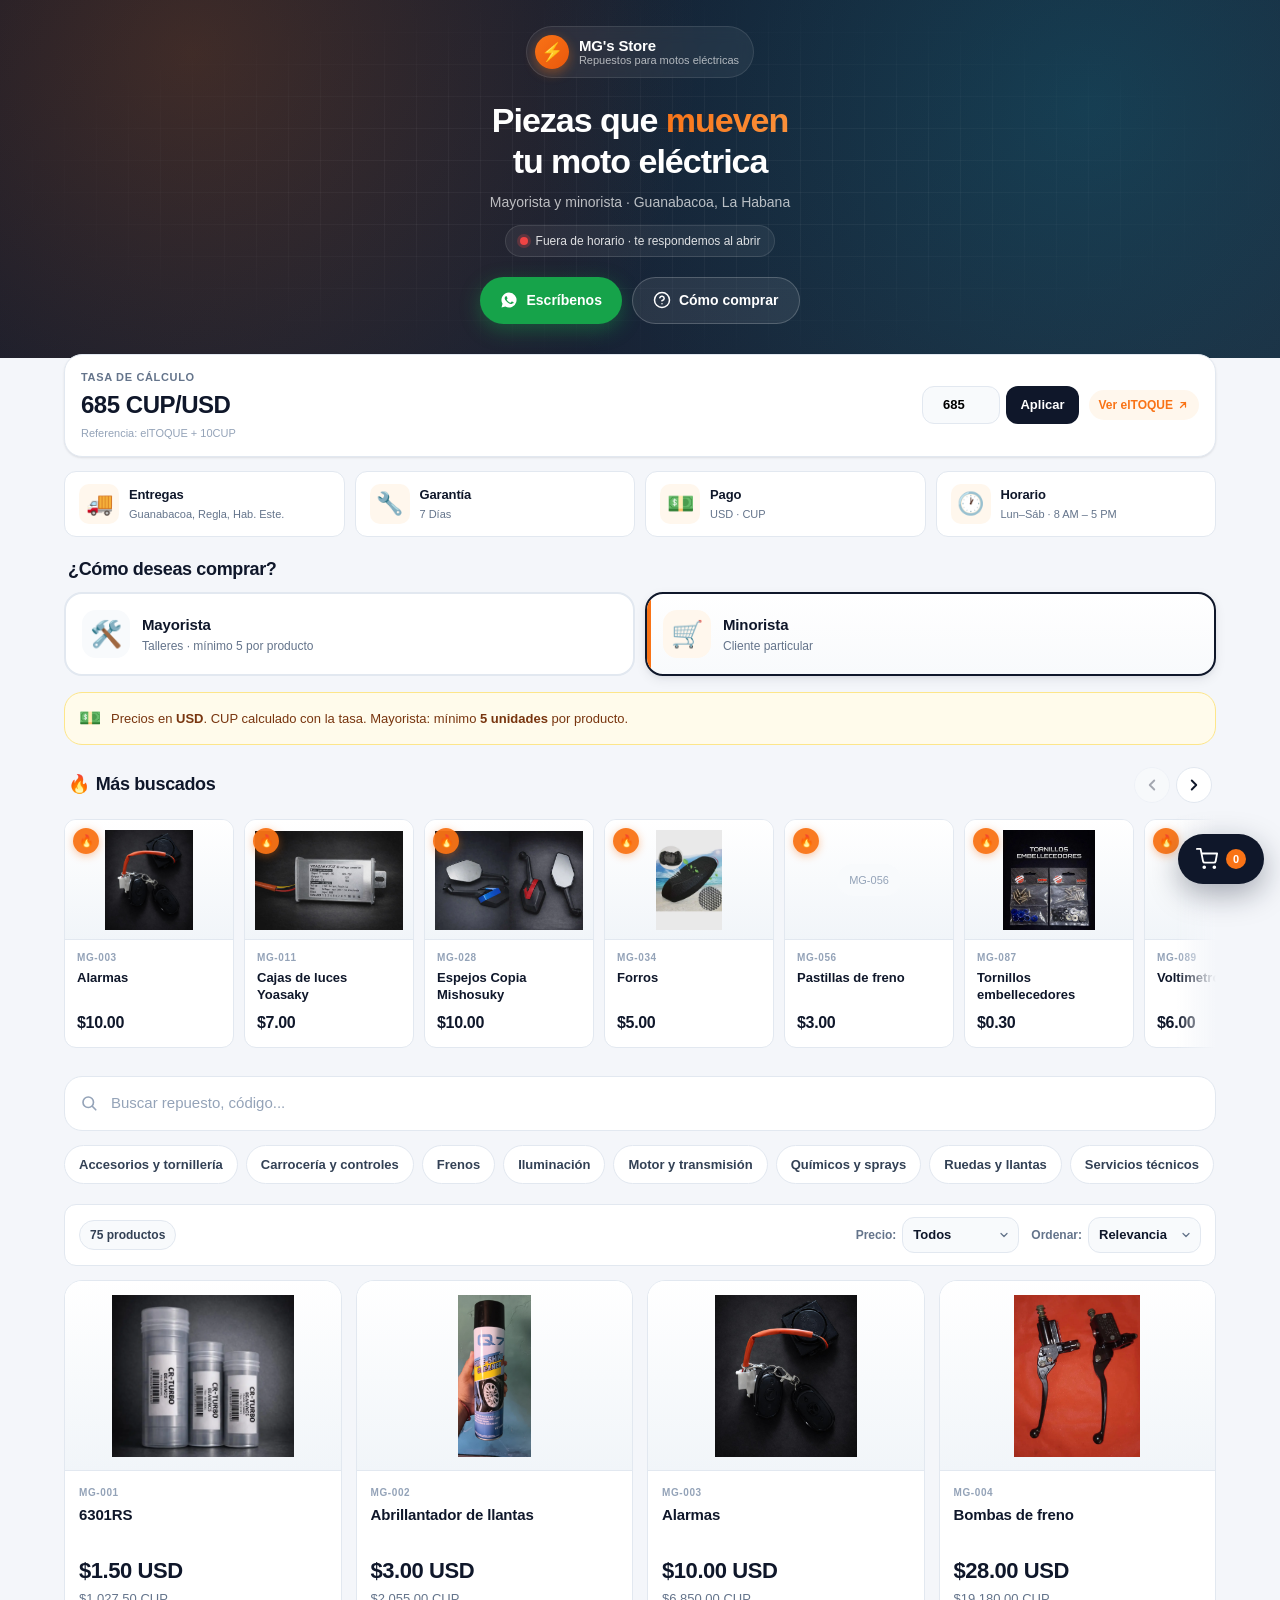
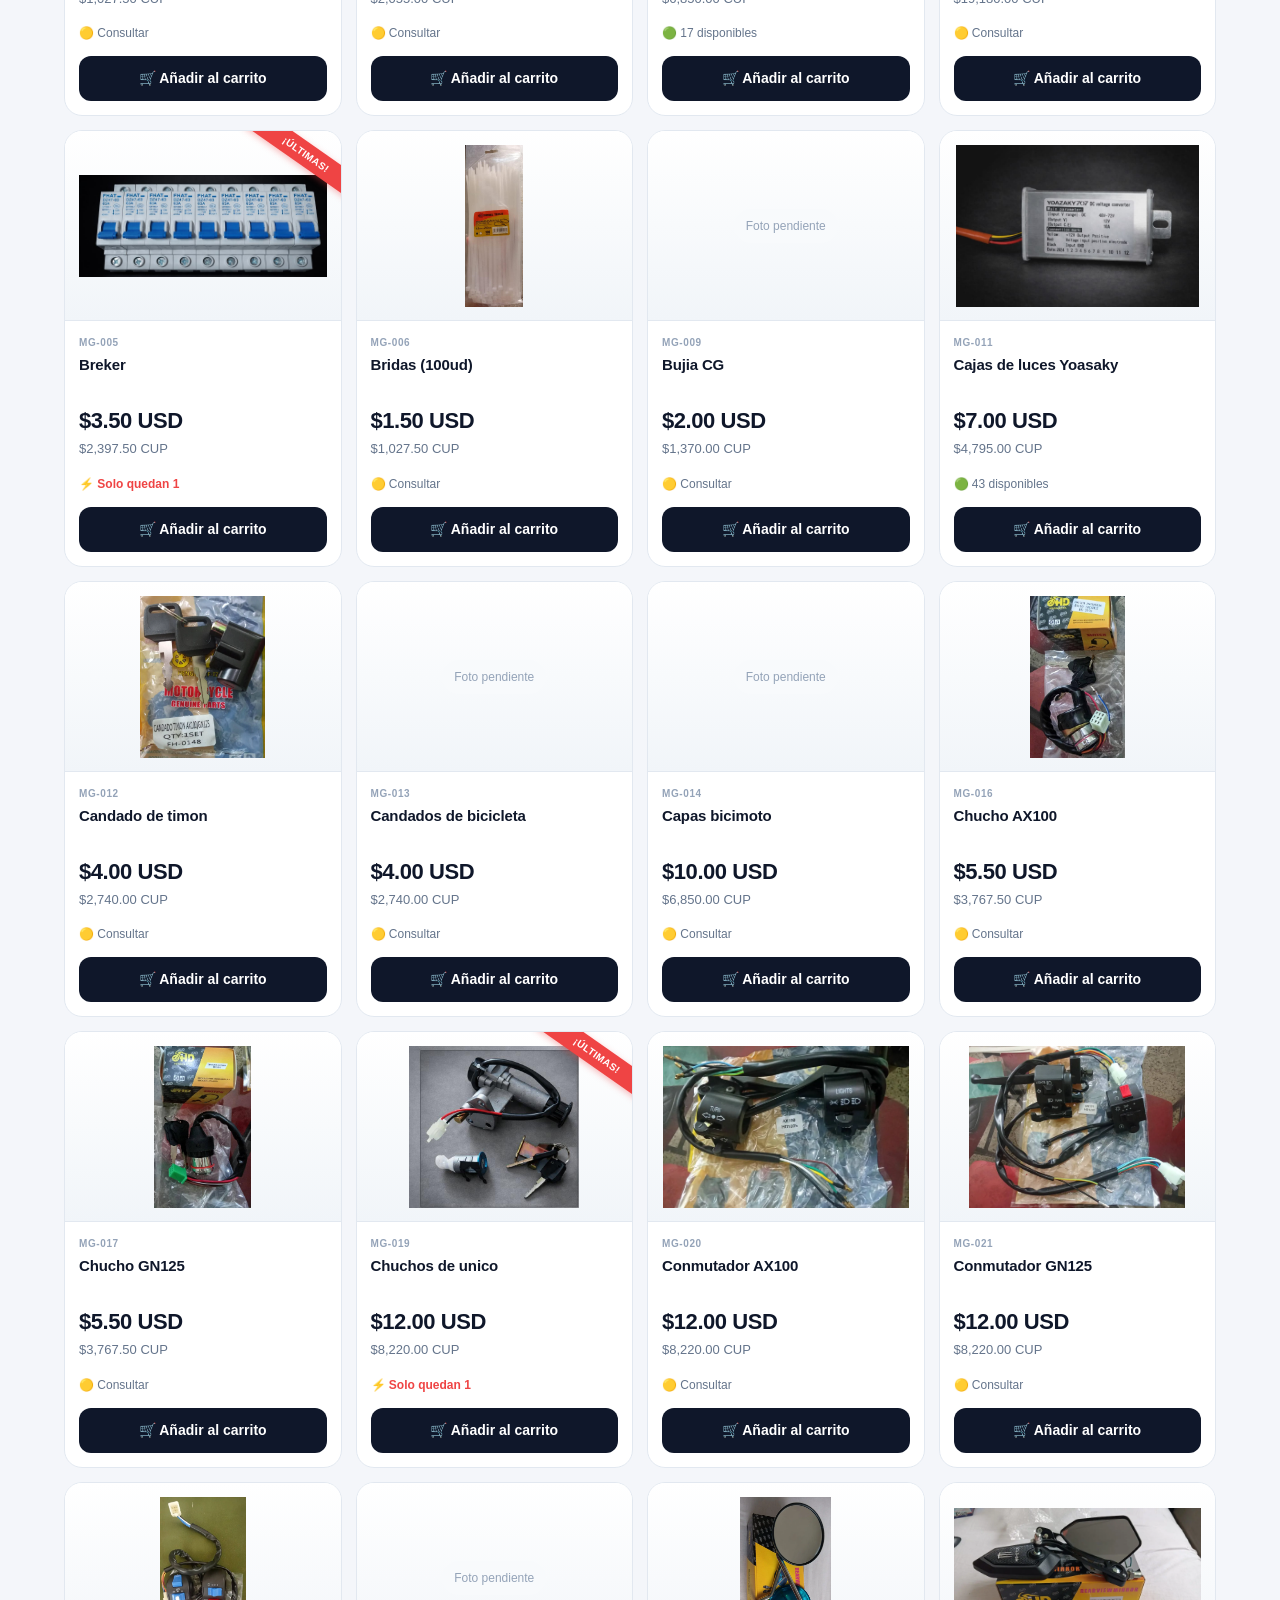
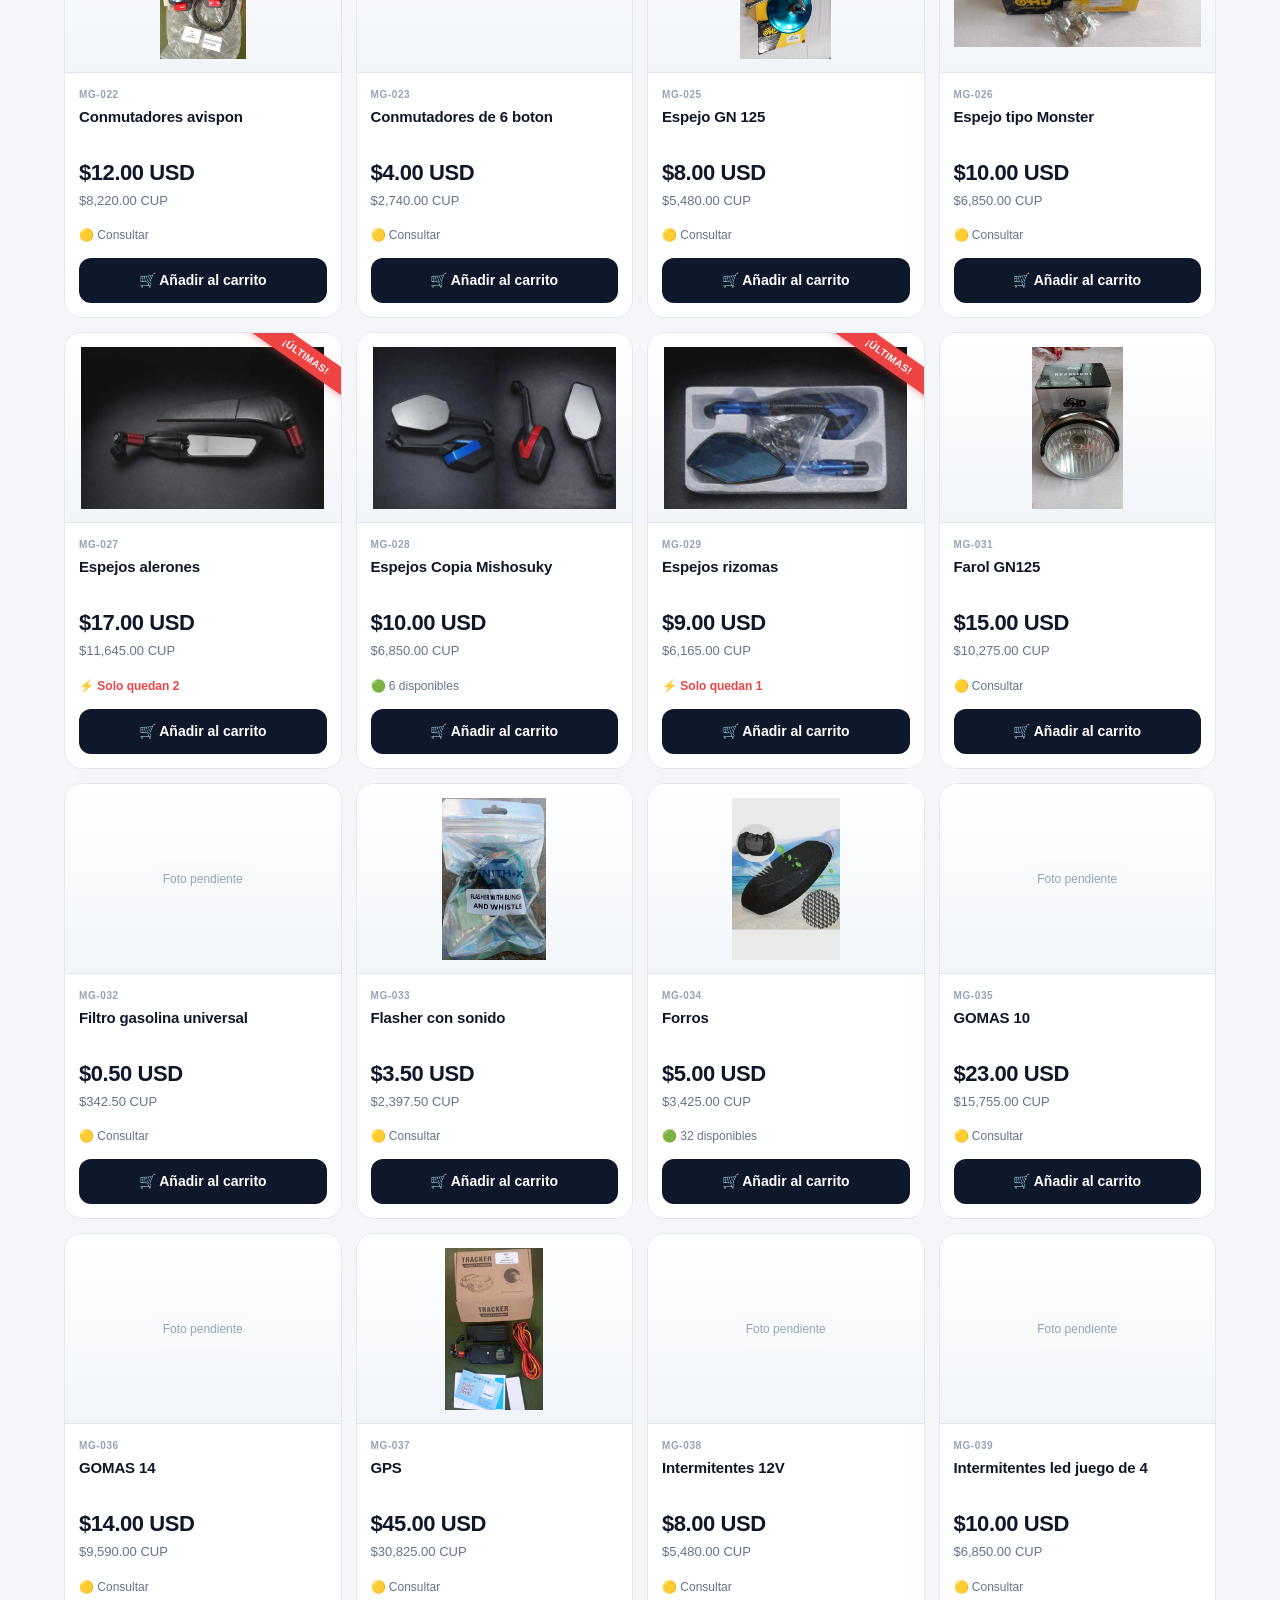
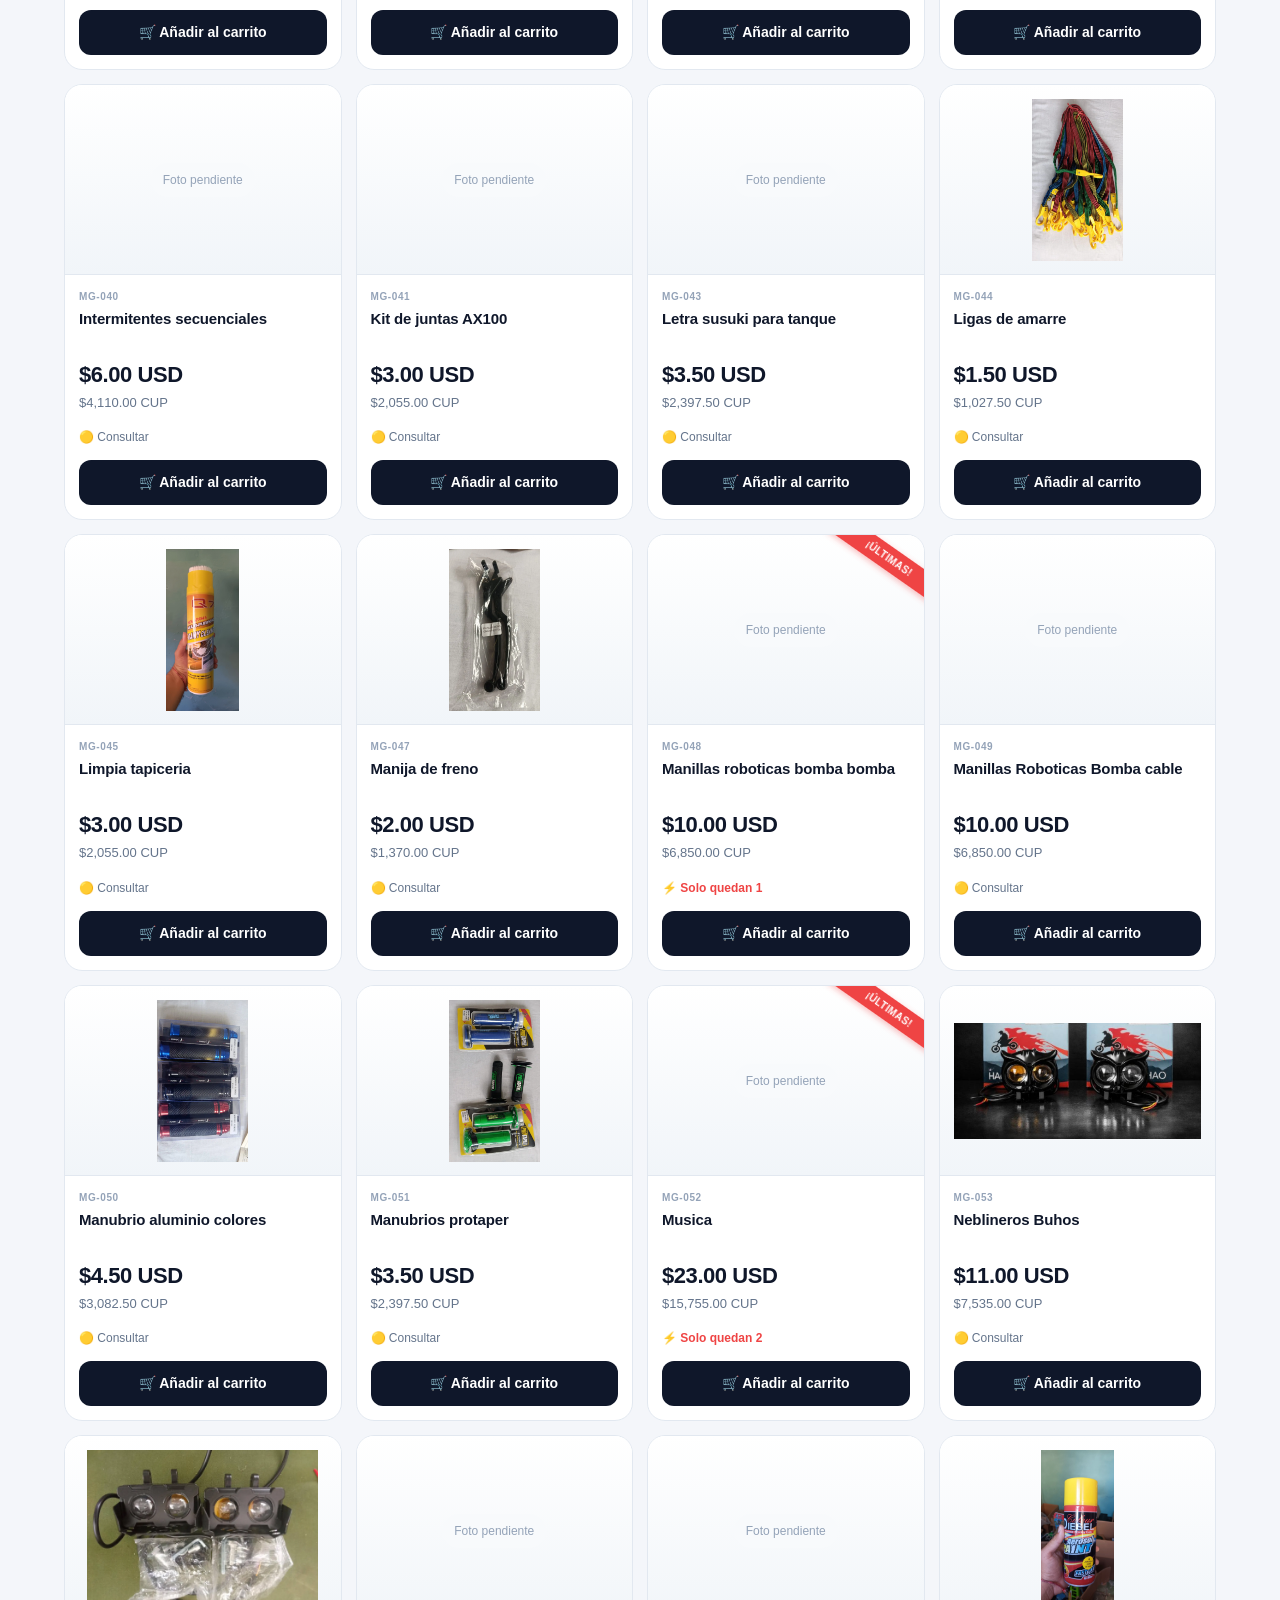
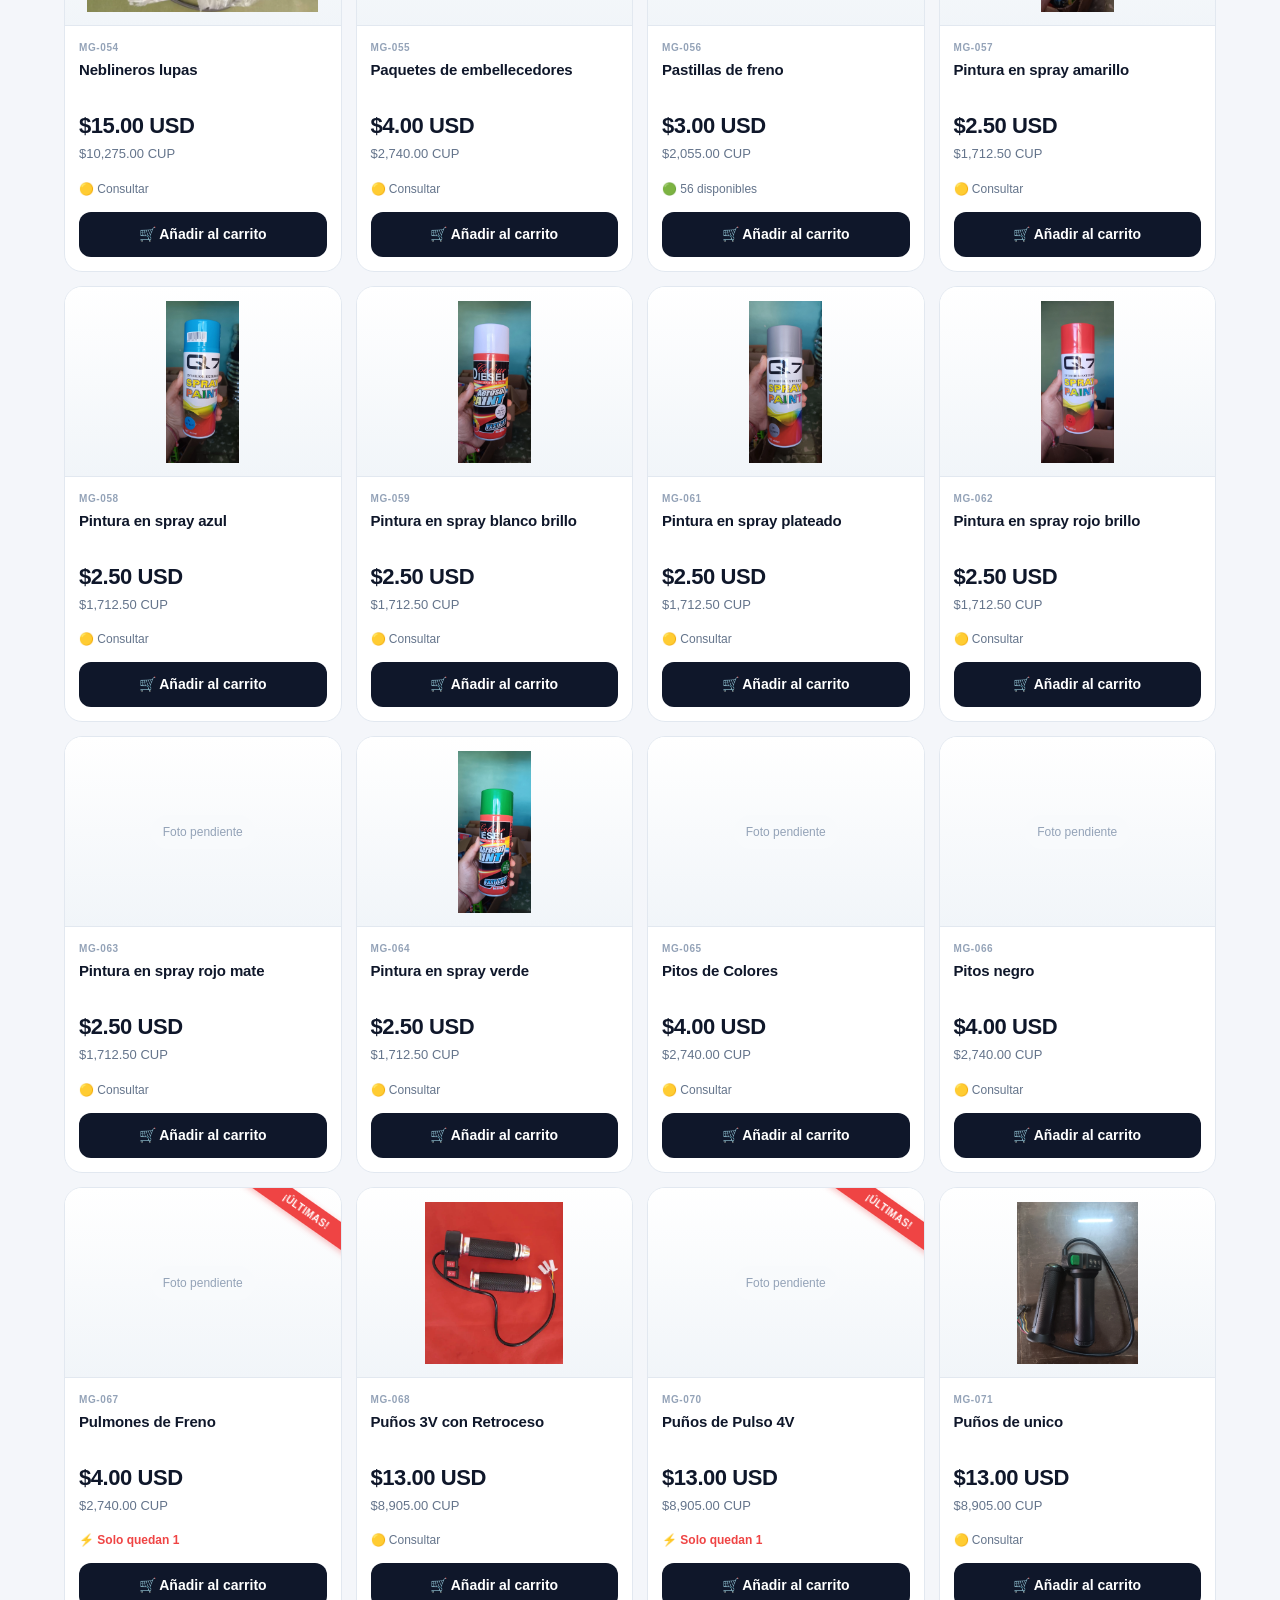
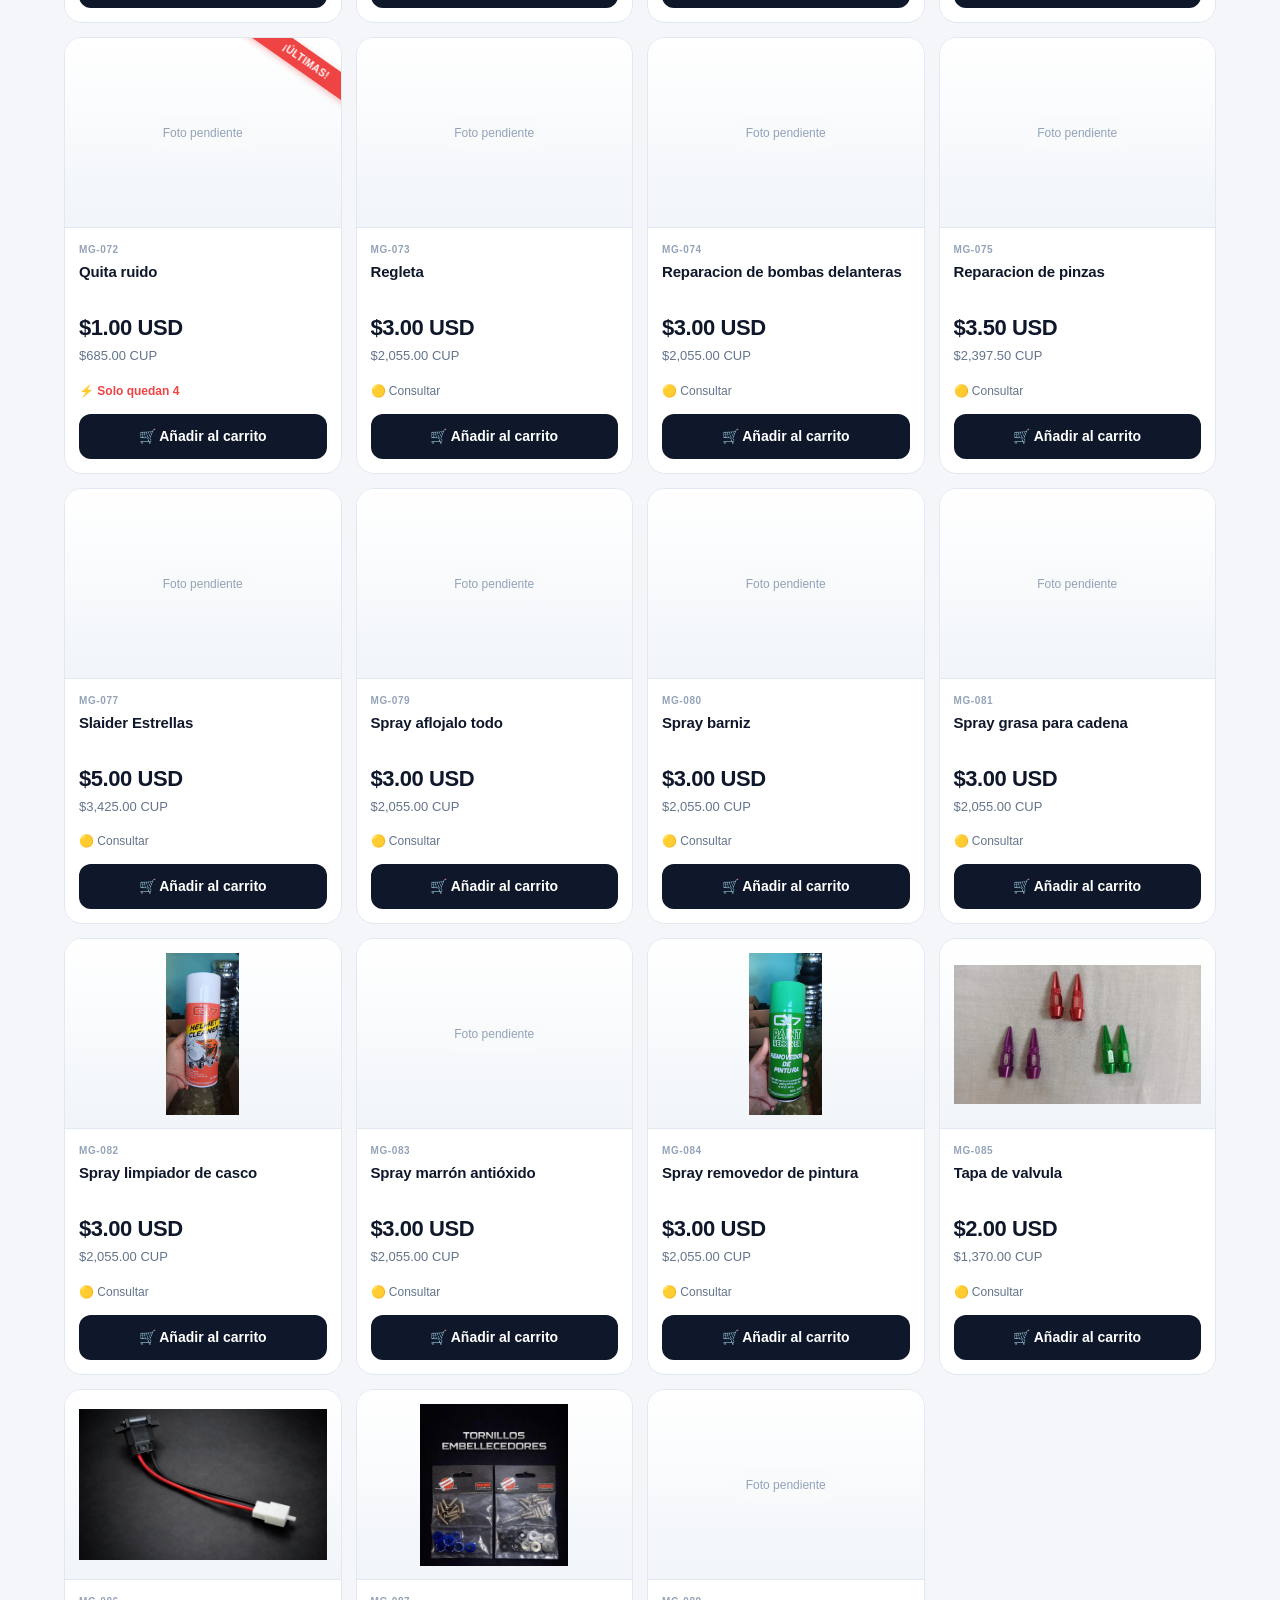
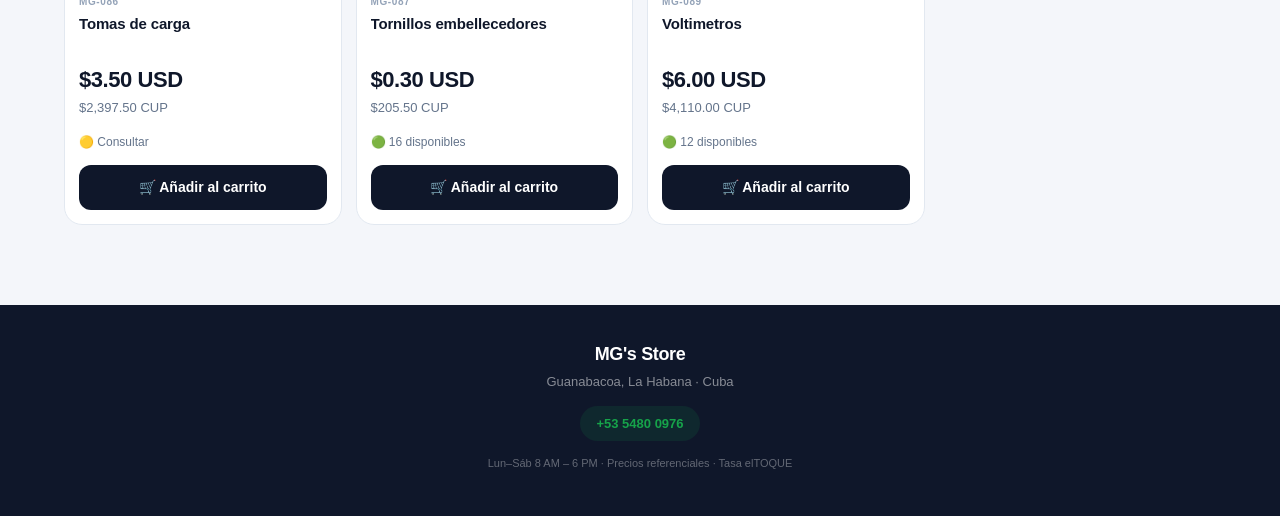
==== index.html @ c65e4150 "Update index.html" ====
<!doctype html>
<html lang="es">
<head>
<meta charset="utf-8">
<meta name="viewport" content="width=device-width,initial-scale=1,viewport-fit=cover">
<meta name="theme-color" content="#0f172a">
<title>MG's Store | Repuestos para motos eléctricas en La Habana</title>
<meta name="description" content="Repuestos y piezas para motos eléctricas en La Habana. Frenos, luces, sistema eléctrico, carrocería. Mayorista y minorista. WhatsApp +53 5480 0976.">

<meta property="og:title" content="MG's Store | Repuestos para motos eléctricas">
<meta property="og:description" content="Catálogo mayorista y minorista. La Habana, Cuba. Envíos y garantía.">
<meta property="og:image" content="https://mgstore.marcserd.workers.dev/fotos/og-image.jpg">
<meta property="og:image:width" content="1200">
<meta property="og:image:height" content="630">
<meta property="og:url" content="https://mgstore.marcserd.workers.dev/">
<meta property="og:type" content="website">
<meta property="og:locale" content="es_CU">
<meta name="twitter:card" content="summary_large_image">

<link rel="icon" href="fotos/favicon.png" type="image/png">
<link rel="apple-touch-icon" href="fotos/favicon.png">
<link rel="manifest" href="manifest.webmanifest">

<link rel="stylesheet" href="styles.css">

<script type="application/ld+json">
{
  "@context":"https://schema.org","@type":"Store",
  "name":"MG's Store","description":"Repuestos para motos eléctricas",
  "telephone":"+5354800976",
  "address":{"@type":"PostalAddress","addressLocality":"Guanabacoa","addressRegion":"La Habana","addressCountry":"CU"},
  "priceRange":"$0.30 - $45 USD"
}
</script>
</head>
<body>

<header class="hero">
  <div class="hero-glow"></div>
  <div class="hero-inner">
    <div class="brand">
      <div class="brand-mark">⚡</div>
      <div class="brand-text">
        <span class="brand-name">MG's Store</span>
        <span class="brand-tag">Repuestos para motos eléctricas</span>
      </div>
    </div>

    <h1 class="hero-title">
      Piezas que <span class="hl">mueven</span><br>
      tu moto eléctrica
    </h1>
    <p class="hero-sub">Mayorista y minorista · Guanabacoa, La Habana</p>

    <div class="hero-status">
      <span class="status-dot"></span>
      <span id="openStatus">Cargando horario...</span>
    </div>

    <div class="hero-actions">
      <a class="hero-cta" href="https://wa.me/5354800976" target="_blank" rel="noopener">
        <svg viewBox="0 0 24 24" width="18" height="18" fill="currentColor" aria-hidden="true"><path d="M12 2a10 10 0 0 0-8.6 15.1L2 22l5.1-1.3A10 10 0 1 0 12 2Zm5.4 14.1c-.2.6-1.3 1.2-1.8 1.2-.5.1-1 .1-1.7-.1-.4-.1-1-.3-1.7-.6-2.8-1.2-4.6-4-4.7-4.2-.2-.2-1.2-1.5-1.2-2.9 0-1.3.7-2 1-2.2.2-.3.5-.4.7-.4h.5c.2 0 .4 0 .6.5.2.6.8 2 .8 2.1.1.2.1.3 0 .5-.1.2-.1.3-.3.5l-.4.5c-.1.1-.3.3-.1.6.2.3.9 1.4 1.9 2.3 1.3 1.1 2.3 1.5 2.6 1.6.3.1.5.1.7-.1.2-.2.8-.9 1-1.2.2-.3.4-.3.6-.2.2.1 1.5.7 1.7.8.2.1.4.2.4.3.1.2.1.9-.1 1.5Z"/></svg>
        Escríbenos
      </a>
      <button type="button" class="hero-cta hero-cta-ghost" onclick="openHowto()">
        <svg viewBox="0 0 24 24" width="18" height="18" fill="none" stroke="currentColor" stroke-width="2" stroke-linecap="round" stroke-linejoin="round" aria-hidden="true"><circle cx="12" cy="12" r="10"/><path d="M9.09 9a3 3 0 0 1 5.83 1c0 2-3 3-3 3"/><path d="M12 17h.01"/></svg>
        Cómo comprar
      </button>
    </div>
  </div>
</header>

<main class="wrap">

  <section class="rate" aria-label="Tasa de cambio">
    <div class="rate-info">
      <span class="rate-label">Tasa de cálculo</span>
      <strong id="calcRate">730 CUP/USD</strong>
      <span class="rate-note">Referencia: elTOQUE + 10CUP</span>
    </div>
    <div class="rate-actions">
      <div class="rate-edit">
        <input id="rateInput" type="number" min="1" step="1" value="685" aria-label="Ajustar tasa">
        <button type="button" onclick="applyRate()">Aplicar</button>
      </div>
      <a class="rate-link" href="https://eltoque.com/tasas-de-cambio-cuba/dolar" target="_blank" rel="noopener">
        Ver elTOQUE
        <svg viewBox="0 0 24 24" width="12" height="12" fill="none" stroke="currentColor" stroke-width="2.5" stroke-linecap="round" stroke-linejoin="round" aria-hidden="true"><path d="M7 17 17 7M8 7h9v9"/></svg>
      </a>
    </div>
  </section>

  <section class="trust" aria-label="Información de confianza">
    <div class="trust-item">
      <div class="trust-icon">🚚</div>
      <div class="trust-text">
        <strong>Entregas</strong>
        <span>Guanabacoa, Regla, Hab. Este.</span>
      </div>
    </div>
    <div class="trust-item">
      <div class="trust-icon">🔧</div>
      <div class="trust-text">
        <strong>Garantía</strong>
        <span>7 Días</span>
      </div>
    </div>
    <div class="trust-item">
      <div class="trust-icon">💵</div>
      <div class="trust-text">
        <strong>Pago</strong>
        <span>USD · CUP</span>
      </div>
    </div>
    <div class="trust-item">
      <div class="trust-icon">🕐</div>
      <div class="trust-text">
        <strong>Horario</strong>
        <span>Lun–Sáb · 8 AM – 5 PM</span>
      </div>
    </div>
  </section>

  <h2 class="section-title">¿Cómo deseas comprar?</h2>
  <div class="modes" role="tablist">
    <button id="wh" type="button" class="mode" onclick="setMode('wholesale')" role="tab">
      <span class="mode-icon">🛠️</span>
      <span class="mode-text">
        <strong>Mayorista</strong>
        <span>Talleres · mínimo 5 por producto</span>
      </span>
    </button>
    <button id="rt" type="button" class="mode active" onclick="setMode('retail')" role="tab">
      <span class="mode-icon">🛒</span>
      <span class="mode-text">
        <strong>Minorista</strong>
        <span>Cliente particular</span>
      </span>
    </button>
  </div>

  <div class="notice">
    <span class="notice-icon">💵</span>
    <span>Precios en <b>USD</b>. CUP calculado con la tasa. Mayorista: mínimo <b>5 unidades</b> por producto.</span>
  </div>

  <section id="featuredSection" class="featured-section" style="display:none">
    <div class="featured-header">
      <h2 class="section-title">
        <span class="section-flame">🔥</span> Más buscados
      </h2>
      <div class="featured-nav">
        <button type="button" class="featured-arrow" id="featPrev" onclick="scrollFeatured(-1)" aria-label="Anterior">
          <svg viewBox="0 0 24 24" width="18" height="18" fill="none" stroke="currentColor" stroke-width="2.5" stroke-linecap="round" stroke-linejoin="round"><path d="m15 18-6-6 6-6"/></svg>
        </button>
        <button type="button" class="featured-arrow" id="featNext" onclick="scrollFeatured(1)" aria-label="Siguiente">
          <svg viewBox="0 0 24 24" width="18" height="18" fill="none" stroke="currentColor" stroke-width="2.5" stroke-linecap="round" stroke-linejoin="round"><path d="m9 18 6-6-6-6"/></svg>
        </button>
      </div>
    </div>
    <div class="featured-wrap">
      <div id="featuredGrid" class="featured-grid"></div>
    </div>
  </section>

  <div class="search-wrap">
    <svg class="search-icon" viewBox="0 0 24 24" width="18" height="18" fill="none" stroke="currentColor" stroke-width="2.2" stroke-linecap="round" aria-hidden="true"><circle cx="11" cy="11" r="7"/><path d="m21 21-4.3-4.3"/></svg>
    <input id="search" class="search" type="search" placeholder="Buscar repuesto, código..." oninput="render()" autocomplete="off">
  </div>

  <div id="filters" class="filters"></div>

  <div class="toolbar">
    <div class="toolbar-left">
      <span id="productCount" class="count-badge">0 productos</span>
    </div>
    <div class="toolbar-right">
      <div class="toolbar-group">
        <label for="priceFilter">Precio:</label>
        <select id="priceFilter" onchange="setPriceFilter(this.value)">
          <option value="all">Todos</option>
          <option value="lt5">Menos de $5</option>
          <option value="5to20">$5 – $20</option>
          <option value="20to50">$20 – $50</option>
          <option value="gt50">Más de $50</option>
        </select>
      </div>
      <div class="toolbar-group">
        <label for="sortSelect">Ordenar:</label>
        <select id="sortSelect" onchange="setSort(this.value)">
          <option value="default">Relevancia</option>
          <option value="price-asc">Precio ↑</option>
          <option value="price-desc">Precio ↓</option>
          <option value="name-asc">Nombre A-Z</option>
          <option value="stock-desc">Más stock</option>
        </select>
      </div>
    </div>
  </div>

  <section id="grid" class="grid" aria-live="polite">
    <div class="loader">
      <div class="loader-spinner"></div>
      <div class="loader-text">Cargando catálogo...</div>
    </div>
  </section>
  <p id="empty" class="empty" style="display:none">Sin resultados para esa búsqueda.</p>

  <button type="button" class="cart-toggle" onclick="openCart()" aria-label="Abrir carrito">
    <svg viewBox="0 0 24 24" width="22" height="22" fill="none" stroke="currentColor" stroke-width="2" stroke-linecap="round" stroke-linejoin="round" aria-hidden="true"><circle cx="9" cy="21" r="1"/><circle cx="20" cy="21" r="1"/><path d="M1 1h4l2.7 13.4a2 2 0 0 0 2 1.6h9.7a2 2 0 0 0 2-1.6L23 6H6"/></svg>
    <span class="cart-badge" id="floatingCount">0</span>
  </button>

  <div class="cart-overlay" id="cartOverlay" onclick="overlayClose(event)">
    <section class="cart-modal" onclick="event.stopPropagation()">
      <button type="button" class="cart-close" onclick="closeCart()" aria-label="Cerrar carrito">
        <svg viewBox="0 0 24 24" width="18" height="18" fill="none" stroke="currentColor" stroke-width="2.5" stroke-linecap="round" aria-hidden="true"><path d="M18 6 6 18M6 6l12 12"/></svg>
      </button>

      <div class="carthead">
        <h2>
          <svg viewBox="0 0 24 24" width="22" height="22" fill="none" stroke="currentColor" stroke-width="2" stroke-linecap="round" stroke-linejoin="round" aria-hidden="true"><circle cx="9" cy="21" r="1"/><circle cx="20" cy="21" r="1"/><path d="M1 1h4l2.7 13.4a2 2 0 0 0 2 1.6h9.7a2 2 0 0 0 2-1.6L23 6H6"/></svg>
          Tu pedido
        </h2>
        <span id="count" class="small">0 unidades</span>
      </div>

      <div id="cartLines" class="cart-lines">
        <div class="cart-empty">
          <div class="cart-empty-icon">🛒</div>
          <p>Añade productos para preparar tu pedido</p>
        </div>
      </div>

      <div class="cart-total">
        <div class="total-row">
          <span>Total USD</span>
          <strong>$<span id="usd">0.00</span></strong>
        </div>
        <div class="total-row small">
          <span>Total CUP</span>
          <span><span id="cup">0</span> CUP</span>
        </div>
        <div class="total-row tiny">
          <span>Tasa aplicada</span>
          <span><span id="applied">685</span> CUP/USD</span>
        </div>
      </div>

      <button type="button" class="wa" onclick="sendWhatsApp()">
        <svg viewBox="0 0 24 24" width="20" height="20" fill="currentColor" aria-hidden="true"><path d="M12 2a10 10 0 0 0-8.6 15.1L2 22l5.1-1.3A10 10 0 1 0 12 2Zm5.4 14.1c-.2.6-1.3 1.2-1.8 1.2-.5.1-1 .1-1.7-.1-.4-.1-1-.3-1.7-.6-2.8-1.2-4.6-4-4.7-4.2-.2-.2-1.2-1.5-1.2-2.9 0-1.3.7-2 1-2.2.2-.3.5-.4.7-.4h.5c.2 0 .4 0 .6.5.2.6.8 2 .8 2.1.1.2.1.3 0 .5-.1.2-.1.3-.3.5l-.4.5c-.1.1-.3.3-.1.6.2.3.9 1.4 1.9 2.3 1.3 1.1 2.3 1.5 2.6 1.6.3.1.5.1.7-.1.2-.2.8-.9 1-1.2.2-.3.4-.3.6-.2.2.1 1.5.7 1.7.8.2.1.4.2.4.3.1.2.1.9-.1 1.5Z"/></svg>
        Enviar pedido por WhatsApp
      </button>
      <button type="button" class="copy-btn" id="copyBtn" onclick="copyOrder()">
        <svg viewBox="0 0 24 24" width="16" height="16" fill="none" stroke="currentColor" stroke-width="2" stroke-linecap="round" stroke-linejoin="round" aria-hidden="true"><rect x="9" y="9" width="13" height="13" rx="2"/><path d="M5 15H4a2 2 0 0 1-2-2V4a2 2 0 0 1 2-2h9a2 2 0 0 1 2 2v1"/></svg>
        <span id="copyBtnText">Copiar pedido</span>
      </button>
      <button type="button" class="clear" onclick="clearCart()">Vaciar carrito</button>
    </section>
  </div>

  <div class="cart-overlay" id="howtoOverlay" onclick="overlayHowtoClose(event)">
    <section class="cart-modal howto-modal" onclick="event.stopPropagation()">
      <button type="button" class="cart-close" onclick="closeHowto()" aria-label="Cerrar">
        <svg viewBox="0 0 24 24" width="18" height="18" fill="none" stroke="currentColor" stroke-width="2.5" stroke-linecap="round" aria-hidden="true"><path d="M18 6 6 18M6 6l12 12"/></svg>
      </button>

      <h2 class="howto-title">Cómo comprar</h2>
      <p class="howto-sub">En 4 pasos tienes tus piezas en casa</p>

      <div class="howto-steps">
        <div class="howto-step">
          <div class="howto-num">1</div>
          <div>
            <strong>Explora y elige</strong>
            <p>Busca por nombre, filtra por categoría o rango de precio, cambia entre minorista y mayorista.</p>
          </div>
        </div>
        <div class="howto-step">
          <div class="howto-num">2</div>
          <div>
            <strong>Añade al carrito</strong>
            <p>Ajusta cantidades. En mayorista el mínimo es 5 unidades por producto.</p>
          </div>
        </div>
        <div class="howto-step">
          <div class="howto-num">3</div>
          <div>
            <strong>Envía por WhatsApp</strong>
            <p>Pulsa el botón verde. Tu pedido llega formateado con totales en USD y CUP.</p>
          </div>
        </div>
        <div class="howto-step">
          <div class="howto-num">4</div>
          <div>
            <strong>Confirma y recibe</strong>
            <p>Coordinamos pago y entrega. Recogida en Guanabacoa o a domicilio en municipios cercanos.</p>
          </div>
        </div>
      </div>

      <div class="howto-faq">
        <h3>Preguntas frecuentes</h3>
        <details>
          <summary>¿Qué formas de pago aceptan?</summary>
          <p>USD, MLC o CUP según la tasa del día (elTOQUE). Confirmamos por WhatsApp al cerrar el pedido.</p>
        </details>
        <details>
          <summary>¿Hacen entregas a domicilio?</summary>
          <p>Sí. Entregas en Guanabacoa, Regla, Habana del Este y San Miguel del Padrón. Otros municipios se consultan por WhatsApp.</p>
        </details>
        <details>
          <summary>¿Cuál es el horario de atención?</summary>
          <p>Lunes a Sábado, de 8:00 AM a 6:00 PM. Fuera de horario puedes escribir por WhatsApp y te respondemos al día siguiente.</p>
        </details>
        <details>
          <summary>¿Qué garantía tienen las piezas?</summary>
          <p>30 días por defectos de fábrica. No cubre daños por mal uso o instalación incorrecta.</p>
        </details>
        <details>
          <summary>¿Puedo cambiar o devolver?</summary>
          <p>Sí, dentro de los 7 días si la pieza está sin usar y en su empaque original. Escríbenos por WhatsApp.</p>
        </details>
        <details>
          <summary>¿Cómo sé si la pieza es compatible con mi moto?</summary>
          <p>Escríbenos con marca, modelo y voltaje de tu moto. Te asesoramos antes de comprar.</p>
        </details>
      </div>

      <a class="wa" href="https://wa.me/5354800976" target="_blank" rel="noopener" style="text-decoration:none">
        <svg viewBox="0 0 24 24" width="20" height="20" fill="currentColor" aria-hidden="true"><path d="M12 2a10 10 0 0 0-8.6 15.1L2 22l5.1-1.3A10 10 0 1 0 12 2Zm5.4 14.1c-.2.6-1.3 1.2-1.8 1.2-.5.1-1 .1-1.7-.1-.4-.1-1-.3-1.7-.6-2.8-1.2-4.6-4-4.7-4.2-.2-.2-1.2-1.5-1.2-2.9 0-1.3.7-2 1-2.2.2-.3.5-.4.7-.4h.5c.2 0 .4 0 .6.5.2.6.8 2 .8 2.1.1.2.1.3 0 .5-.1.2-.1.3-.3.5l-.4.5c-.1.1-.3.3-.1.6.2.3.9 1.4 1.9 2.3 1.3 1.1 2.3 1.5 2.6 1.6.3.1.5.1.7-.1.2-.2.8-.9 1-1.2.2-.3.4-.3.6-.2.2.1 1.5.7 1.7.8.2.1.4.2.4.3.1.2.1.9-.1 1.5Z"/></svg>
        Tengo una duda
      </a>
    </section>
  </div>

</main>

<footer class="footer">
  <div class="footer-brand">MG's Store</div>
  <div class="footer-sub">Guanabacoa, La Habana · Cuba</div>
  <a class="footer-wa" href="https://wa.me/5354800976" target="_blank" rel="noopener">+53 5480 0976</a>
  <div class="footer-note">Lun–Sáb 8 AM – 6 PM · Precios referenciales · Tasa elTOQUE</div>
</footer>

<script src="app.js"></script>
</body>
      </html>
---- styles.css ----
/* ==========================================================
   MG's Store — Estilos
   ========================================================== */

:root{
  --bg:#f4f6fa;
  --surface:#ffffff;
  --surface-2:#f8fafc;
  --ink:#0f172a;
  --ink-2:#334155;
  --muted:#64748b;
  --muted-2:#94a3b8;
  --line:#e2e8f0;
  --line-2:#cbd5e1;

  --brand:#0f172a;
  --brand-2:#1e293b;
  --accent:#f97316;
  --accent-2:#ea580c;
  --accent-soft:#fff7ed;
  --cyan:#06b6d4;
  --green:#16a34a;
  --green-2:#15803d;
  --gold:#f59e0b;
  --danger:#ef4444;

  --radius:18px;
  --radius-sm:12px;
  --radius-lg:24px;
  --radius-pill:999px;

  --shadow-sm:0 1px 2px rgba(15,23,42,.05), 0 1px 3px rgba(15,23,42,.06);
  --shadow-md:0 4px 12px rgba(15,23,42,.07), 0 2px 4px rgba(15,23,42,.05);
  --shadow-lg:0 12px 32px rgba(15,23,42,.12), 0 4px 8px rgba(15,23,42,.06);

  --t:.2s cubic-bezier(.4,0,.2,1);
}

*{box-sizing:border-box}
html{-webkit-text-size-adjust:100%;scroll-behavior:smooth}
body{
  margin:0;
  background:var(--bg);
  color:var(--ink);
  font-family:-apple-system,BlinkMacSystemFont,"Segoe UI",Roboto,"Helvetica Neue",Arial,sans-serif;
  font-size:15px;
  line-height:1.5;
  -webkit-font-smoothing:antialiased;
}
img{max-width:100%;display:block}
button{font:inherit;cursor:pointer;border:0;background:none;color:inherit}
a{color:inherit}
h1,h2,h3{line-height:1.2;margin:0}
input,select{font:inherit}

/* ---------- HERO ---------- */
.hero{
  position:relative;
  overflow:hidden;
  background:
    radial-gradient(circle at 15% 15%, rgba(249,115,22,.20), transparent 45%),
    radial-gradient(circle at 85% 30%, rgba(6,182,212,.18), transparent 50%),
    linear-gradient(135deg, #0f172a 0%, #1e293b 100%);
  color:#fff;
  padding:26px 20px 34px;
  text-align:center;
}
.hero-glow{
  position:absolute;
  inset:0;
  background-image:
    linear-gradient(rgba(255,255,255,.04) 1px, transparent 1px),
    linear-gradient(90deg, rgba(255,255,255,.04) 1px, transparent 1px);
  background-size:32px 32px;
  -webkit-mask-image:radial-gradient(ellipse at center, #000 30%, transparent 75%);
          mask-image:radial-gradient(ellipse at center, #000 30%, transparent 75%);
  pointer-events:none;
}
.hero-inner{position:relative;max-width:720px;margin:0 auto}

.brand{
  display:inline-flex;
  align-items:center;
  gap:10px;
  background:rgba(255,255,255,.06);
  border:1px solid rgba(255,255,255,.1);
  backdrop-filter:blur(8px);
  padding:8px 14px 8px 8px;
  border-radius:var(--radius-pill);
  margin-bottom:22px;
}
.brand-mark{
  width:34px;height:34px;
  display:flex;align-items:center;justify-content:center;
  background:linear-gradient(135deg,var(--accent),var(--accent-2));
  border-radius:50%;
  font-size:18px;
  box-shadow:0 4px 12px rgba(249,115,22,.4);
}
.brand-text{display:flex;flex-direction:column;align-items:flex-start;line-height:1.15}
.brand-name{font-weight:800;font-size:15px;letter-spacing:-.01em}
.brand-tag{font-size:11px;color:rgba(255,255,255,.65)}

.hero-title{
  font-size:34px;
  font-weight:900;
  letter-spacing:-.03em;
  margin:0 0 10px;
}
.hero-title .hl{
  background:linear-gradient(120deg,var(--accent) 0%, #fb923c 100%);
  -webkit-background-clip:text;
          background-clip:text;
  color:transparent;
}
.hero-sub{
  color:rgba(255,255,255,.7);
  font-size:14px;
  margin:0 0 12px;
}

.hero-status{
  display:inline-flex;
  align-items:center;
  gap:8px;
  background:rgba(255,255,255,.06);
  border:1px solid rgba(255,255,255,.1);
  padding:6px 14px;
  border-radius:var(--radius-pill);
  font-size:12px;
  color:rgba(255,255,255,.85);
  margin-bottom:20px;
}
.status-dot{
  width:8px;height:8px;
  border-radius:50%;
  background:var(--green);
  box-shadow:0 0 0 3px rgba(22,163,74,.25);
  animation:pulse 2s ease-in-out infinite;
  flex-shrink:0;
}
.status-dot.closed{
  background:var(--danger);
  box-shadow:0 0 0 3px rgba(239,68,68,.25);
}
@keyframes pulse{
  0%,100%{opacity:1}
  50%{opacity:.55}
}

.hero-actions{
  display:flex;
  gap:10px;
  justify-content:center;
  flex-wrap:wrap;
}
.hero-cta{
  display:inline-flex;
  align-items:center;
  gap:8px;
  background:var(--green);
  color:#fff;
  font-weight:800;
  font-size:14px;
  padding:12px 20px;
  border-radius:var(--radius-pill);
  text-decoration:none;
  box-shadow:0 6px 20px rgba(22,163,74,.4);
  transition:transform var(--t), box-shadow var(--t), background var(--t);
}
.hero-cta:hover{
  background:var(--green-2);
  transform:translateY(-2px);
  box-shadow:0 10px 26px rgba(22,163,74,.5);
}
.hero-cta:active{transform:translateY(0)}
.hero-cta-ghost{
  background:rgba(255,255,255,.08);
  border:1px solid rgba(255,255,255,.2);
  box-shadow:none;
}
.hero-cta-ghost:hover{
  background:rgba(255,255,255,.15);
  box-shadow:0 6px 20px rgba(255,255,255,.1);
}

/* ---------- LAYOUT ---------- */
.wrap{
  max-width:1180px;
  margin:0 auto;
  padding:18px 14px 80px;
}
.section-title{
  font-size:18px;
  font-weight:800;
  letter-spacing:-.02em;
  margin:22px 4px 12px;
  display:flex;
  align-items:center;
  gap:6px;
}
.section-flame{
  display:inline-block;
  animation:flicker 2s ease-in-out infinite;
}
@keyframes flicker{
  0%,100%{transform:scale(1) rotate(0)}
  50%{transform:scale(1.15) rotate(-3deg)}
}

/* ---------- RATE ---------- */
.rate{
  display:flex;
  justify-content:space-between;
  align-items:center;
  gap:14px;
  flex-wrap:wrap;
  background:var(--surface);
  border:1px solid var(--line);
  border-radius:var(--radius);
  padding:14px 16px;
  box-shadow:var(--shadow-sm);
  margin-top:-22px;
  position:relative;
  z-index:2;
}
.rate-info{display:flex;flex-direction:column;gap:2px}
.rate-label{
  font-size:11px;
  font-weight:700;
  text-transform:uppercase;
  letter-spacing:.06em;
  color:var(--muted);
}
.rate-info strong{
  font-size:24px;
  font-weight:900;
  letter-spacing:-.02em;
  font-variant-numeric:tabular-nums;
  color:var(--ink);
}
.rate-note{font-size:11px;color:var(--muted-2)}
.rate-actions{
  display:flex;
  align-items:center;
  gap:10px;
  flex-wrap:wrap;
}
.rate-edit{display:flex;gap:6px}
.rate-edit input{
  width:78px;
  padding:8px 10px;
  border:1px solid var(--line);
  border-radius:var(--radius-sm);
  background:var(--surface-2);
  font-size:13px;
  font-weight:700;
  text-align:center;
  transition:border-color var(--t), background var(--t);
}
.rate-edit input:focus{
  outline:none;
  border-color:var(--accent);
  background:#fff;
}
.rate-edit button{
  padding:8px 14px;
  background:var(--ink);
  color:#fff;
  border-radius:var(--radius-sm);
  font-size:13px;
  font-weight:700;
  transition:background var(--t);
}
.rate-edit button:hover{background:var(--accent)}
.rate-link{
  display:inline-flex;
  align-items:center;
  gap:4px;
  font-size:12px;
  font-weight:700;
  color:var(--accent);
  text-decoration:none;
  padding:6px 10px;
  border-radius:var(--radius-pill);
  background:var(--accent-soft);
  transition:background var(--t);
}
.rate-link:hover{background:#ffedd5}

/* ---------- TRUST ---------- */
.trust{
  display:grid;
  grid-template-columns:repeat(4,1fr);
  gap:10px;
  margin:14px 0 4px;
}
.trust-item{
  display:flex;
  align-items:center;
  gap:10px;
  padding:12px 14px;
  background:var(--surface);
  border:1px solid var(--line);
  border-radius:var(--radius-sm);
  transition:transform var(--t), box-shadow var(--t), border-color var(--t);
}
.trust-item:hover{
  transform:translateY(-2px);
  box-shadow:var(--shadow-md);
  border-color:var(--line-2);
}
.trust-icon{
  font-size:22px;
  width:40px;height:40px;
  display:flex;align-items:center;justify-content:center;
  background:var(--accent-soft);
  border-radius:10px;
  flex-shrink:0;
}
.trust-text{display:flex;flex-direction:column;gap:1px;min-width:0}
.trust-text strong{font-size:13px;font-weight:800;letter-spacing:-.01em}
.trust-text span{font-size:11px;color:var(--muted);white-space:nowrap;overflow:hidden;text-overflow:ellipsis}

/* ---------- NOTICE ---------- */
.notice{
  display:flex;
  align-items:center;
  gap:10px;
  background:#fffbeb;
  border:1px solid #fde68a;
  color:#78350f;
  border-radius:var(--radius);
  padding:12px 14px;
  font-size:13px;
  margin:16px 0 4px;
}
.notice-icon{font-size:18px;flex-shrink:0}

/* ---------- MODES ---------- */
.modes{
  display:grid;
  grid-template-columns:1fr 1fr;
  gap:10px;
  margin-bottom:8px;
}
.mode{
  display:flex;
  align-items:center;
  gap:12px;
  text-align:left;
  padding:16px;
  background:var(--surface);
  border:2px solid var(--line);
  border-radius:var(--radius);
  transition:border-color var(--t), transform var(--t), box-shadow var(--t), background var(--t);
  position:relative;
  overflow:hidden;
}
.mode:hover{
  border-color:var(--line-2);
  transform:translateY(-1px);
  box-shadow:var(--shadow-md);
}
.mode.active{
  border-color:var(--ink);
  background:linear-gradient(180deg,#fff 0%,#f8fafc 100%);
  box-shadow:var(--shadow-md);
}
.mode.active::before{
  content:"";
  position:absolute;
  inset:0 auto 0 0;
  width:4px;
  background:var(--accent);
}
.mode-icon{
  font-size:26px;
  width:48px;height:48px;
  display:flex;align-items:center;justify-content:center;
  background:var(--surface-2);
  border-radius:14px;
  flex-shrink:0;
}
.mode.active .mode-icon{background:var(--accent-soft)}
.mode-text{display:flex;flex-direction:column;gap:2px;min-width:0}
.mode-text strong{font-size:15px;font-weight:800;letter-spacing:-.01em}
.mode-text span{font-size:12px;color:var(--muted);line-height:1.3}

/* ---------- FEATURED ---------- */
.featured-section{margin:8px 0 0}
.featured-header{
  display:flex;
  justify-content:space-between;
  align-items:center;
  margin:22px 4px 12px;
}
.featured-header .section-title{margin:0}
.featured-nav{display:flex;gap:6px}
.featured-arrow{
  width:36px;height:36px;
  border-radius:50%;
  background:var(--surface);
  border:1px solid var(--line);
  color:var(--ink);
  display:flex;align-items:center;justify-content:center;
  transition:all var(--t);
}
.featured-arrow:hover{
  background:var(--ink);
  color:#fff;
  border-color:var(--ink);
  transform:scale(1.05);
}
.featured-arrow:active{transform:scale(.95)}
.featured-arrow:disabled{
  opacity:.35;
  cursor:not-allowed;
  transform:none;
}
.featured-arrow:disabled:hover{
  background:var(--surface);
  color:var(--ink);
  border-color:var(--line);
}

.featured-wrap{position:relative}
.featured-wrap::before,
.featured-wrap::after{
  content:"";
  position:absolute;
  top:0;
  bottom:12px;
  width:40px;
  pointer-events:none;
  z-index:2;
  opacity:0;
  transition:opacity var(--t);
}
.featured-wrap::before{
  left:0;
  background:linear-gradient(90deg, var(--bg) 0%, transparent 100%);
}
.featured-wrap::after{
  right:0;
  background:linear-gradient(270deg, var(--bg) 0%, transparent 100%);
}
.featured-wrap.has-left::before{opacity:1}
.featured-wrap.has-right::after{opacity:1}

.featured-grid{
  display:flex;
  gap:10px;
  overflow-x:auto;
  padding:4px 2px 12px;
  -webkit-overflow-scrolling:touch;
  scroll-behavior:smooth;
  scroll-snap-type:x mandatory;
  scrollbar-width:thin;
  scrollbar-color:var(--line-2) transparent;
}
.featured-grid::-webkit-scrollbar{height:6px}
.featured-grid::-webkit-scrollbar-track{background:transparent}
.featured-grid::-webkit-scrollbar-thumb{
  background:var(--line-2);
  border-radius:3px;
}
.featured-grid::-webkit-scrollbar-thumb:hover{background:var(--muted-2)}

.featured-card{
  flex:0 0 170px;
  background:var(--surface);
  border:1px solid var(--line);
  border-radius:var(--radius-sm);
  overflow:hidden;
  scroll-snap-align:start;
  transition:transform var(--t), box-shadow var(--t), border-color var(--t);
  cursor:pointer;
  position:relative;
}
.featured-card:hover{
  transform:translateY(-3px);
  box-shadow:var(--shadow-md);
  border-color:transparent;
}
.featured-card::before{
  content:"🔥";
  position:absolute;
  top:8px;left:8px;
  background:rgba(249,115,22,.95);
  width:26px;height:26px;
  display:flex;align-items:center;justify-content:center;
  border-radius:50%;
  font-size:12px;
  z-index:2;
  box-shadow:0 2px 8px rgba(249,115,22,.4);
}
.featured-card .pic{
  height:120px;
  background:linear-gradient(180deg,#fff 0%,#f1f5f9 100%);
  display:flex;align-items:center;justify-content:center;
}
.featured-card .pic img{
  width:100%;height:100%;object-fit:contain;padding:10px;
}
.featured-card .noimg{font-size:11px;color:var(--muted-2)}
.featured-body{
  padding:10px 12px 12px;
  display:flex;
  flex-direction:column;
  gap:3px;
}
.featured-body .code{
  font-size:10px;
  font-weight:700;
  letter-spacing:.06em;
  text-transform:uppercase;
  color:var(--muted-2);
}
.featured-body h3{
  font-size:13px;
  font-weight:700;
  margin:2px 0 4px;
  display:-webkit-box;
  -webkit-line-clamp:2;
  -webkit-box-orient:vertical;
  overflow:hidden;
  min-height:34px;
  line-height:1.3;
}
.featured-price{
  font-size:16px;
  font-weight:900;
  letter-spacing:-.02em;
  font-variant-numeric:tabular-nums;
}

/* ---------- SEARCH ---------- */
.search-wrap{position:relative;margin:16px 0 0}
.search-icon{
  position:absolute;
  left:16px;top:50%;
  transform:translateY(-50%);
  color:var(--muted-2);
  pointer-events:none;
}
.search{
  width:100%;
  padding:15px 16px 15px 46px;
  background:var(--surface);
  border:1px solid var(--line);
  border-radius:var(--radius);
  font-size:15px;
  color:var(--ink);
  transition:border-color var(--t), box-shadow var(--t);
  -webkit-appearance:none;
}
.search::placeholder{color:var(--muted-2)}
.search:focus{
  outline:none;
  border-color:var(--ink);
  box-shadow:0 0 0 4px rgba(15,23,42,.06);
}

/* ---------- FILTERS ---------- */
.filters{
  display:flex;
  gap:8px;
  overflow-x:auto;
  padding:14px 0 6px;
  -webkit-overflow-scrolling:touch;
  scrollbar-width:none;
}
.filters::-webkit-scrollbar{display:none}
.filters button{
  white-space:nowrap;
  padding:9px 14px;
  border:1px solid var(--line);
  background:var(--surface);
  color:var(--ink-2);
  border-radius:var(--radius-pill);
  font-size:13px;
  font-weight:600;
  transition:all var(--t);
}
.filters button:hover{
  border-color:var(--line-2);
  background:var(--surface-2);
}
.filters button.active{
  background:var(--ink);
  color:#fff;
  border-color:var(--ink);
  box-shadow:var(--shadow-sm);
}

/* ---------- TOOLBAR ---------- */
.toolbar{
  display:flex;
  justify-content:space-between;
  align-items:center;
  gap:12px;
  flex-wrap:wrap;
  margin:14px 0 0;
  padding:12px 14px;
  background:var(--surface);
  border:1px solid var(--line);
  border-radius:var(--radius-sm);
}
.toolbar-left{display:flex;align-items:center;gap:8px}
.count-badge{
  font-size:12px;
  font-weight:700;
  color:var(--ink-2);
  background:var(--surface-2);
  padding:5px 10px;
  border-radius:var(--radius-pill);
  border:1px solid var(--line);
}
.toolbar-right{
  display:flex;
  gap:12px;
  align-items:center;
  flex-wrap:wrap;
}
.toolbar-group{
  display:flex;
  align-items:center;
  gap:6px;
}
.toolbar-group label{
  font-size:12px;
  font-weight:600;
  color:var(--muted);
}
.toolbar-group select{
  padding:7px 10px;
  border:1px solid var(--line);
  border-radius:var(--radius-sm);
  background:var(--surface-2);
  font-size:13px;
  font-weight:600;
  color:var(--ink);
  cursor:pointer;
  transition:border-color var(--t), background var(--t);
  -webkit-appearance:none;
  appearance:none;
  padding-right:26px;
  background-image:url("data:image/svg+xml,%3Csvg xmlns='http://www.w3.org/2000/svg' viewBox='0 0 24 24' fill='none' stroke='%2364748b' stroke-width='2.5' stroke-linecap='round' stroke-linejoin='round'%3E%3Cpath d='m6 9 6 6 6-6'/%3E%3C/svg%3E");
  background-repeat:no-repeat;
  background-position:right 8px center;
  background-size:12px;
}
.toolbar-group select:hover{
  border-color:var(--line-2);
  background-color:#fff;
}
.toolbar-group select:focus{
  outline:none;
  border-color:var(--ink);
  box-shadow:0 0 0 3px rgba(15,23,42,.06);
}

/* ---------- GRID ---------- */
.grid{
  display:grid;
  grid-template-columns:repeat(auto-fill,minmax(230px,1fr));
  gap:14px;
  margin-top:14px;
}
.card{
  background:var(--surface);
  border:1px solid var(--line);
  border-radius:var(--radius);
  overflow:hidden;
  display:flex;
  flex-direction:column;
  transition:transform var(--t), box-shadow var(--t), border-color var(--t);
  animation:fadeIn .3s ease both;
  position:relative;
}
.card:hover{
  transform:translateY(-3px);
  box-shadow:var(--shadow-lg);
  border-color:transparent;
}
@keyframes fadeIn{
  from{opacity:0;transform:translateY(6px)}
  to{opacity:1;transform:translateY(0)}
}

.card-ribbon{
  position:absolute;
  top:12px;
  right:-32px;
  background:var(--danger);
  color:#fff;
  font-size:10px;
  font-weight:800;
  padding:4px 40px;
  transform:rotate(35deg);
  letter-spacing:.04em;
  text-transform:uppercase;
  z-index:2;
  box-shadow:0 2px 6px rgba(239,68,68,.35);
}

.pic{
  height:190px;
  background:linear-gradient(180deg,#fff 0%,#f1f5f9 100%);
  display:flex;
  align-items:center;
  justify-content:center;
  overflow:hidden;
  position:relative;
}
.pic::after{
  content:"";
  position:absolute;
  inset:auto 0 0 0;
  height:1px;
  background:var(--line);
}
.pic img{
  width:100%;height:100%;
  object-fit:contain;
  padding:14px;
  transition:transform .35s cubic-bezier(.4,0,.2,1);
}
.card:hover .pic img{transform:scale(1.06)}
.noimg{
  font-size:12px;
  color:var(--muted-2);
  padding:8px 12px;
  background:var(--surface-2);
  border-radius:var(--radius-pill);
  text-align:center;
}

.body{padding:14px;display:flex;flex-direction:column;flex:1;gap:2px}
.code{
  font-size:10px;
  font-weight:700;
  letter-spacing:.06em;
  text-transform:uppercase;
  color:var(--muted-2);
}
.body h3{
  font-size:15px;
  font-weight:700;
  letter-spacing:-.01em;
  margin:4px 0 8px;
  display:-webkit-box;
  -webkit-line-clamp:2;
  -webkit-box-orient:vertical;
  overflow:hidden;
  min-height:38px;
}
.price{
  font-size:22px;
  font-weight:900;
  letter-spacing:-.02em;
  color:var(--ink);
  font-variant-numeric:tabular-nums;
}
.cup{
  font-size:13px;
  color:var(--muted);
  font-variant-numeric:tabular-nums;
  margin-bottom:4px;
}

.badge{
  display:inline-block;
  background:var(--accent-soft);
  color:var(--accent-2);
  font-size:10.5px;
  font-weight:800;
  letter-spacing:.02em;
  padding:5px 9px;
  border-radius:var(--radius-pill);
  margin-top:6px;
  width:max-content;
  border:1px solid #fed7aa;
}
.badge.hot{background:#fef2f2;color:#b91c1c;border-color:#fecaca}
.badge.deal{background:#ecfdf5;color:#047857;border-color:#a7f3d0}

.stock{
  font-size:12px;
  color:var(--muted);
  margin:10px 0 12px;
  display:flex;
  align-items:center;
  gap:4px;
}
.stock.low{color:var(--danger);font-weight:700}

.add{
  margin-top:auto;
  padding:12px 14px;
  background:var(--ink);
  color:#fff;
  border-radius:var(--radius-sm);
  font-weight:800;
  font-size:14px;
  transition:background var(--t), transform var(--t);
  display:flex;
  align-items:center;
  justify-content:center;
  gap:6px;
}
.add:hover{background:var(--accent)}
.add:active{transform:scale(.98)}
.add.disabled,
.add:disabled{
  background:#f1f5f9 !important;
  color:var(--muted-2) !important;
  cursor:not-allowed;
  transform:none;
}

.empty{
  text-align:center;
  padding:40px 20px;
  color:var(--muted);
  font-size:14px;
}

/* ---------- LOADER ---------- */
.loader{
  grid-column:1/-1;
  display:flex;
  flex-direction:column;
  align-items:center;
  justify-content:center;
  gap:14px;
  padding:60px 20px;
}
.loader-spinner{
  width:44px;
  height:44px;
  border:4px solid var(--line);
  border-top-color:var(--accent);
  border-radius:50%;
  animation:spin .8s linear infinite;
}
@keyframes spin{to{transform:rotate(360deg)}}
.loader-text{
  font-size:13px;
  color:var(--muted);
  font-weight:600;
}

/* ---------- CART FLOAT ---------- */
.cart-toggle{
  position:fixed;
  right:16px;bottom:16px;
  z-index:1000;
  display:flex;
  align-items:center;
  gap:8px;
  padding:14px 18px;
  background:var(--ink);
  color:#fff;
  border-radius:var(--radius-pill);
  box-shadow:0 10px 30px rgba(15,23,42,.35);
  font-weight:800;
  transition:transform var(--t), background var(--t), box-shadow var(--t);
}
.cart-toggle:hover{
  background:var(--accent);
  transform:translateY(-2px);
  box-shadow:0 14px 34px rgba(249,115,22,.4);
}
.cart-toggle:active{transform:translateY(0)}
.cart-badge{
  background:var(--accent);
  color:#fff;
  font-size:11px;
  font-weight:900;
  min-width:20px;
  height:20px;
  padding:0 6px;
  border-radius:999px;
  display:inline-flex;
  align-items:center;
  justify-content:center;
}
.cart-toggle:hover .cart-badge{background:#fff;color:var(--accent)}

/* ---------- MODALS ---------- */
.cart-overlay{
  display:none;
  position:fixed;
  inset:0;
  z-index:1100;
  background:rgba(15,23,42,.55);
  backdrop-filter:blur(4px);
  -webkit-backdrop-filter:blur(4px);
  padding:12px;
  align-items:flex-end;
  justify-content:center;
}
.cart-overlay.open{
  display:flex;
  animation:overlayIn .2s ease both;
}
@keyframes overlayIn{from{opacity:0}to{opacity:1}}

.cart-modal{
  width:min(560px,100%);
  max-height:90vh;
  overflow:auto;
  background:var(--surface);
  border-radius:var(--radius-lg);
  padding:20px;
  box-shadow:0 24px 60px rgba(0,0,0,.35);
  position:relative;
  animation:modalIn .28s cubic-bezier(.4,0,.2,1) both;
}
@keyframes modalIn{
  from{opacity:0;transform:translateY(24px)}
  to{opacity:1;transform:translateY(0)}
}

.cart-close{
  position:absolute;
  top:14px;right:14px;
  width:36px;height:36px;
  border-radius:50%;
  background:var(--surface-2);
  color:var(--ink-2);
  display:flex;align-items:center;justify-content:center;
  transition:background var(--t), color var(--t), transform var(--t);
}
.cart-close:hover{background:#fee2e2;color:var(--danger);transform:rotate(90deg)}

.carthead{
  display:flex;
  justify-content:space-between;
  align-items:center;
  padding-right:44px;
  margin-bottom:14px;
}
.carthead h2{
  font-size:20px;
  font-weight:900;
  letter-spacing:-.02em;
  display:flex;
  align-items:center;
  gap:8px;
}
.small{font-size:12px;color:var(--muted);font-weight:500}

.cart-lines{
  display:flex;
  flex-direction:column;
  gap:6px;
  margin-bottom:12px;
  max-height:44vh;
  overflow-y:auto;
}
.cart-empty{
  text-align:center;
  padding:30px 10px;
  color:var(--muted);
}
.cart-empty-icon{font-size:38px;margin-bottom:8px;opacity:.5}
.cart-empty p{margin:0;font-size:13px}

.line{
  display:grid;
  grid-template-columns:1fr auto auto;
  gap:12px;
  padding:12px 4px;
  border-bottom:1px solid var(--line);
  align-items:center;
  font-size:14px;
}
.line:last-child{border-bottom:0}
.line > span:first-child{font-weight:600;color:var(--ink-2)}
.line > span:nth-child(2){
  font-weight:800;
  font-variant-numeric:tabular-nums;
  color:var(--ink);
}
.qty{display:flex;gap:4px}
.qty button{
  width:30px;height:30px;
  border-radius:50%;
  background:var(--surface-2);
  border:1px solid var(--line);
  color:var(--ink);
  font-weight:800;
  display:flex;align-items:center;justify-content:center;
  transition:all var(--t);
}
.qty button:hover{
  background:var(--ink);
  color:#fff;
  border-color:var(--ink);
}
.qty button:active{transform:scale(.94)}

.cart-total{
  background:var(--surface-2);
  border-radius:var(--radius-sm);
  padding:14px;
  margin-top:8px;
}
.total-row{
  display:flex;
  justify-content:space-between;
  align-items:center;
  font-size:15px;
  font-weight:700;
  color:var(--ink-2);
}
.total-row strong{
  font-size:24px;
  font-weight:900;
  color:var(--ink);
  font-variant-numeric:tabular-nums;
}
.total-row.small{font-size:13px;font-weight:600;color:var(--muted);margin-top:4px}
.total-row.tiny{font-size:11.5px;font-weight:500;color:var(--muted-2);margin-top:6px}

.wa{
  width:100%;
  margin-top:14px;
  padding:15px;
  background:var(--green);
  color:#fff;
  border-radius:var(--radius-sm);
  font-weight:800;
  font-size:15px;
  display:flex;
  align-items:center;
  justify-content:center;
  gap:8px;
  transition:background var(--t), transform var(--t);
  box-shadow:0 6px 20px rgba(22,163,74,.25);
}
.wa:hover{background:var(--green-2);transform:translateY(-1px)}
.wa:active{transform:translateY(0)}

.copy-btn{
  width:100%;
  margin-top:8px;
  padding:11px;
  background:var(--surface-2);
  color:var(--ink-2);
  border:1px solid var(--line);
  border-radius:var(--radius-sm);
  font-weight:700;
  font-size:13px;
  display:flex;
  align-items:center;
  justify-content:center;
  gap:8px;
  transition:all var(--t);
}
.copy-btn:hover{
  background:var(--ink);
  color:#fff;
  border-color:var(--ink);
}
.copy-btn.copied{
  background:var(--green);
  color:#fff;
  border-color:var(--green);
}

.clear{
  width:100%;
  margin-top:8px;
  padding:11px;
  background:transparent;
  color:var(--muted);
  border:1px solid var(--line);
  border-radius:var(--radius-sm);
  font-weight:700;
  font-size:13px;
  transition:all var(--t);
}
.clear:hover{color:var(--danger);border-color:#fecaca;background:#fef2f2}

/* ---------- HOWTO ---------- */
.howto-modal{padding:26px 22px 22px}
.howto-title{
  font-size:24px;
  font-weight:900;
  letter-spacing:-.02em;
  margin:0 0 4px;
}
.howto-sub{
  font-size:13px;
  color:var(--muted);
  margin:0 0 20px;
}
.howto-steps{
  display:flex;
  flex-direction:column;
  gap:14px;
  margin-bottom:22px;
}
.howto-step{
  display:flex;
  gap:14px;
  align-items:flex-start;
}
.howto-num{
  flex-shrink:0;
  width:32px;height:32px;
  border-radius:50%;
  background:var(--accent-soft);
  color:var(--accent-2);
  font-weight:900;
  font-size:14px;
  display:flex;
  align-items:center;
  justify-content:center;
  border:1.5px solid #fed7aa;
}
.howto-step strong{
  display:block;
  font-size:14px;
  font-weight:800;
  letter-spacing:-.01em;
  margin-bottom:2px;
}
.howto-step p{
  margin:0;
  font-size:13px;
  color:var(--muted);
  line-height:1.45;
}
.howto-faq{
  border-top:1px solid var(--line);
  padding-top:18px;
  margin-bottom:6px;
}
.howto-faq h3{
  font-size:14px;
  font-weight:800;
  text-transform:uppercase;
  letter-spacing:.06em;
  color:var(--muted);
  margin:0 0 12px;
}
.howto-faq details{
  border-bottom:1px solid var(--line);
  padding:10px 0;
}
.howto-faq details:last-of-type{border-bottom:0}
.howto-faq summary{
  cursor:pointer;
  font-weight:700;
  font-size:13.5px;
  color:var(--ink);
  list-style:none;
  display:flex;
  justify-content:space-between;
  align-items:center;
  gap:10px;
  padding:2px 0;
}
.howto-faq summary::-webkit-details-marker{display:none}
.howto-faq summary::after{
  content:"+";
  font-size:18px;
  font-weight:400;
  color:var(--muted);
  transition:transform var(--t);
  flex-shrink:0;
}
.howto-faq details[open] summary::after{
  content:"−";
  color:var(--accent);
}
.howto-faq details p{
  margin:8px 0 0;
  font-size:13px;
  color:var(--muted);
  line-height:1.5;
}

/* ---------- FOOTER ---------- */
.footer{
  text-align:center;
  padding:36px 20px 44px;
  background:var(--ink);
  color:rgba(255,255,255,.7);
  font-size:13px;
}
.footer-brand{
  font-size:18px;
  font-weight:900;
  letter-spacing:-.02em;
  color:#fff;
  margin-bottom:4px;
}
.footer-sub{color:rgba(255,255,255,.5);margin-bottom:14px}
.footer-wa{
  display:inline-block;
  color:var(--green);
  font-weight:800;
  text-decoration:none;
  padding:8px 16px;
  border-radius:var(--radius-pill);
  background:rgba(22,163,74,.12);
  transition:background var(--t);
}
.footer-wa:hover{background:rgba(22,163,74,.2)}
.footer-note{margin-top:14px;font-size:11px;color:rgba(255,255,255,.35)}

/* ---------- RESPONSIVE ---------- */
@media (max-width:640px){
  .hero{padding:22px 16px 30px}
  .hero-title{font-size:26px}
  .hero-sub{font-size:13px}
  .hero-actions{flex-direction:column;align-items:stretch}
  .hero-cta{justify-content:center}

  .wrap{padding:14px 12px 100px}

  .rate{margin-top:-18px;padding:12px 14px}
  .rate-info strong{font-size:20px}
  .rate-actions{width:100%;justify-content:space-between}

  .trust{grid-template-columns:repeat(2,1fr);gap:8px}
  .trust-item{padding:10px}
  .trust-icon{width:34px;height:34px;font-size:18px}
  .trust-text strong{font-size:12px}
  .trust-text span{font-size:10px}

  .section-title{font-size:16px}

  .modes{grid-template-columns:1fr;gap:8px}
  .mode{padding:13px}

  .featured-header{margin:18px 4px 10px}
  .featured-nav{display:none}
  .featured-card{flex:0 0 150px}
  .featured-card .pic{height:105px}
  .featured-body{padding:8px 10px 10px}
  .featured-body h3{font-size:12px;min-height:30px}
  .featured-price{font-size:15px}

  .toolbar{padding:10px 12px;gap:10px}
  .toolbar-right{width:100%;justify-content:space-between;gap:8px}
  .toolbar-group{flex:1;min-width:0}
  .toolbar-group select{width:100%;font-size:12px;padding:6px 8px;padding-right:22px}
  .toolbar-group label{display:none}
  .count-badge{font-size:11px;padding:4px 8px}

  .grid{
    grid-template-columns:repeat(2,minmax(0,1fr));
    gap:10px;
  }
  .pic{height:140px}
  .pic img{padding:10px}
  .body{padding:11px}
  .body h3{font-size:13.5px;min-height:34px;margin:3px 0 6px}
  .price{font-size:18px}
  .cup{font-size:11.5px}
  .badge{font-size:10px;padding:4px 7px}
  .stock{font-size:11px;margin:8px 0 10px}
  .add{padding:10px;font-size:13px}

  .cart-toggle{right:12px;bottom:12px;padding:12px 16px}
  .cart-modal{padding:16px;border-radius:20px}
  .carthead h2{font-size:18px}
  .total-row strong{font-size:22px}

  .howto-modal{padding:22px 18px 18px}
  .howto-title{font-size:21px}
}

@media (max-width:380px){
  .grid{grid-template-columns:1fr}
  .pic{height:180px}
  .hero-title{font-size:22px}
  .trust{grid-template-columns:1fr}
}

/* ---------- MISC ---------- */
::selection{background:var(--accent);color:#fff}
@media (min-width:900px){
  ::-webkit-scrollbar{width:10px;height:10px}
  ::-webkit-scrollbar-track{background:transparent}
  ::-webkit-scrollbar-thumb{background:var(--line-2);border-radius:5px;border:2px solid var(--bg)}
  ::-webkit-scrollbar-thumb:hover{background:var(--muted-2)}
     }
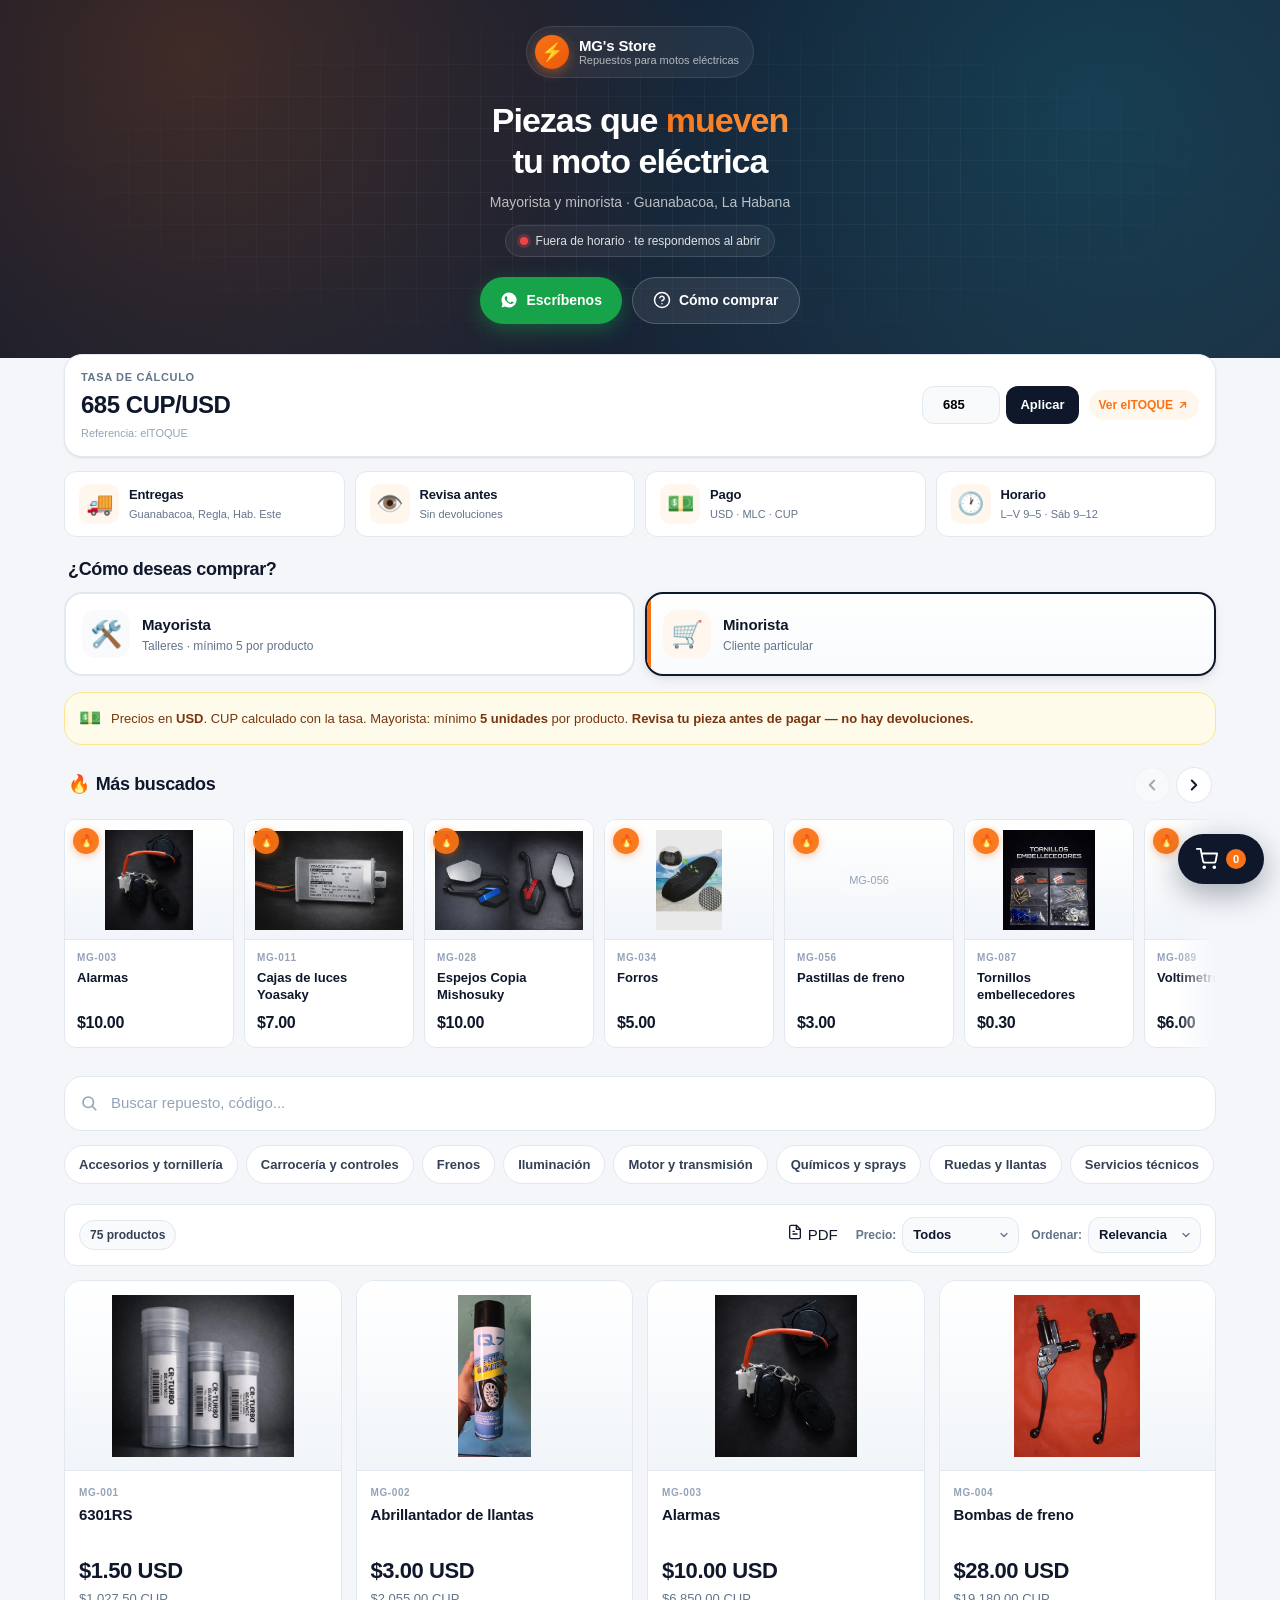
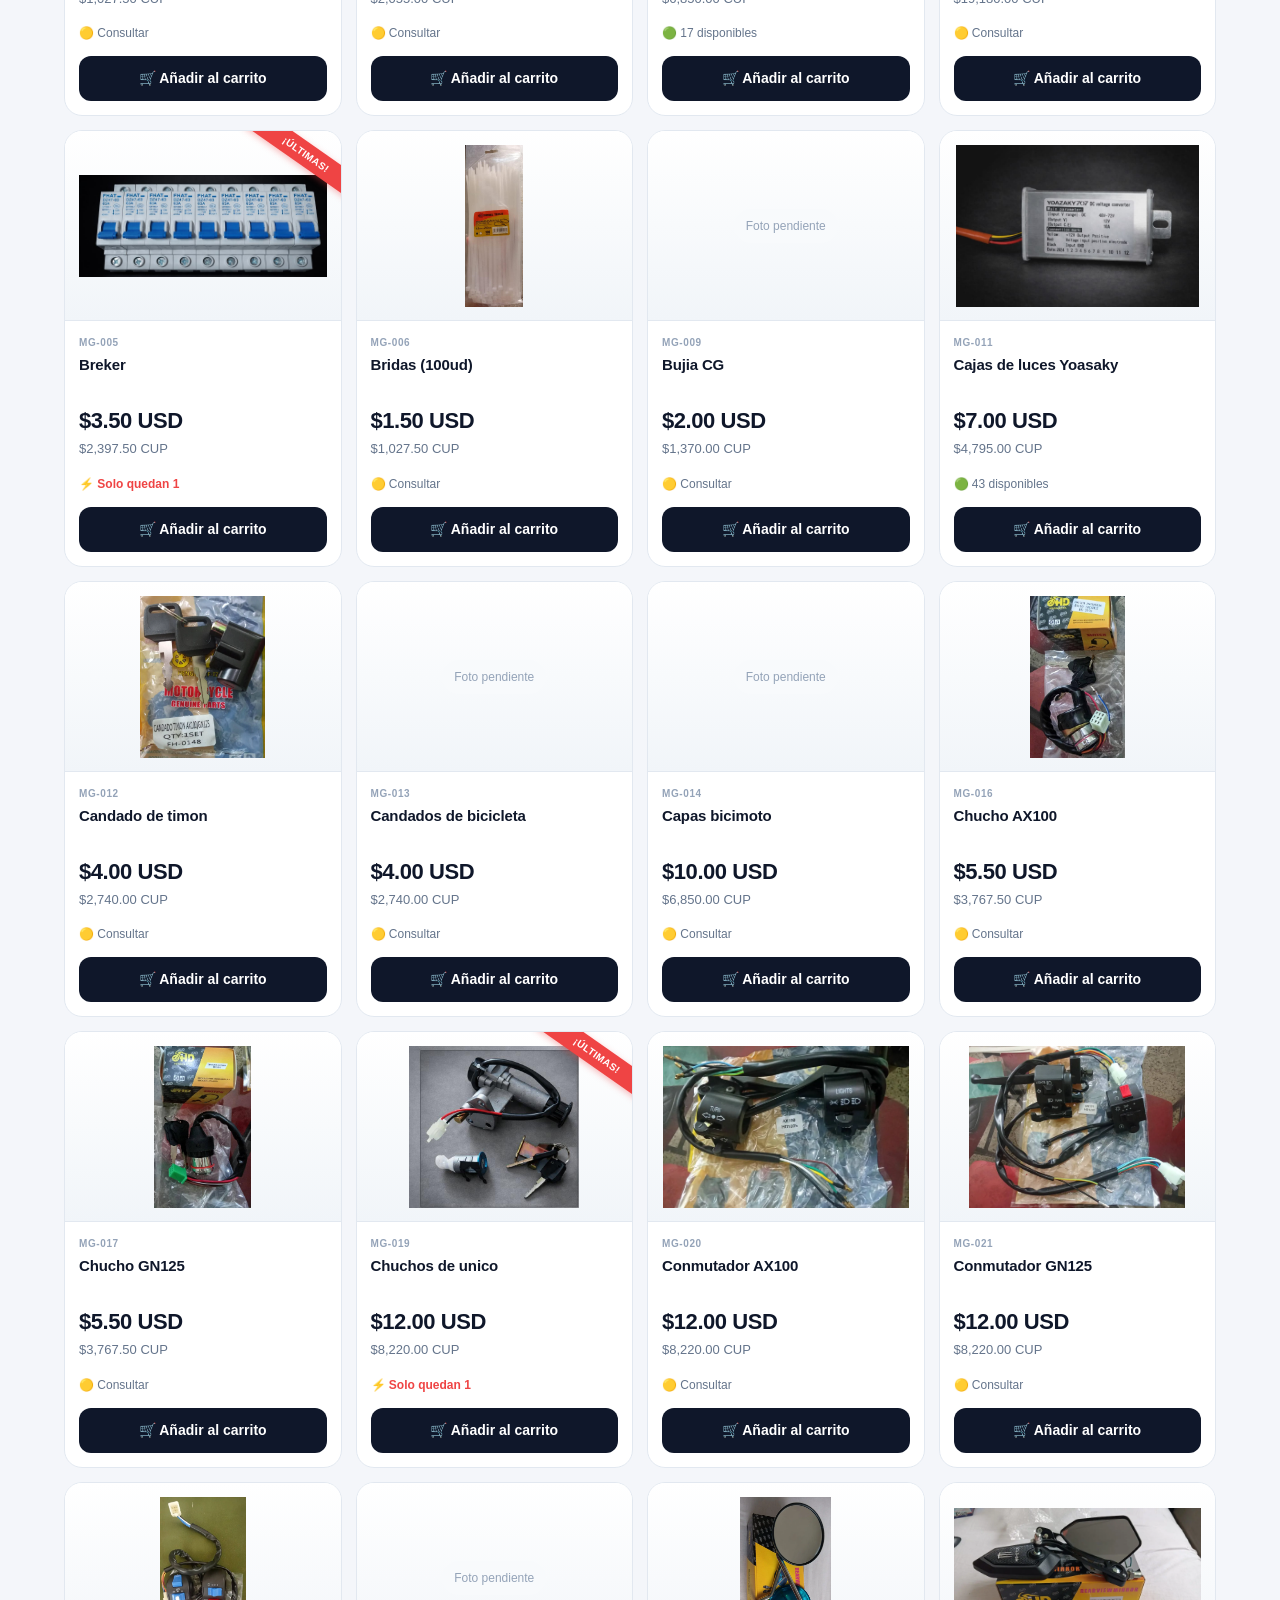
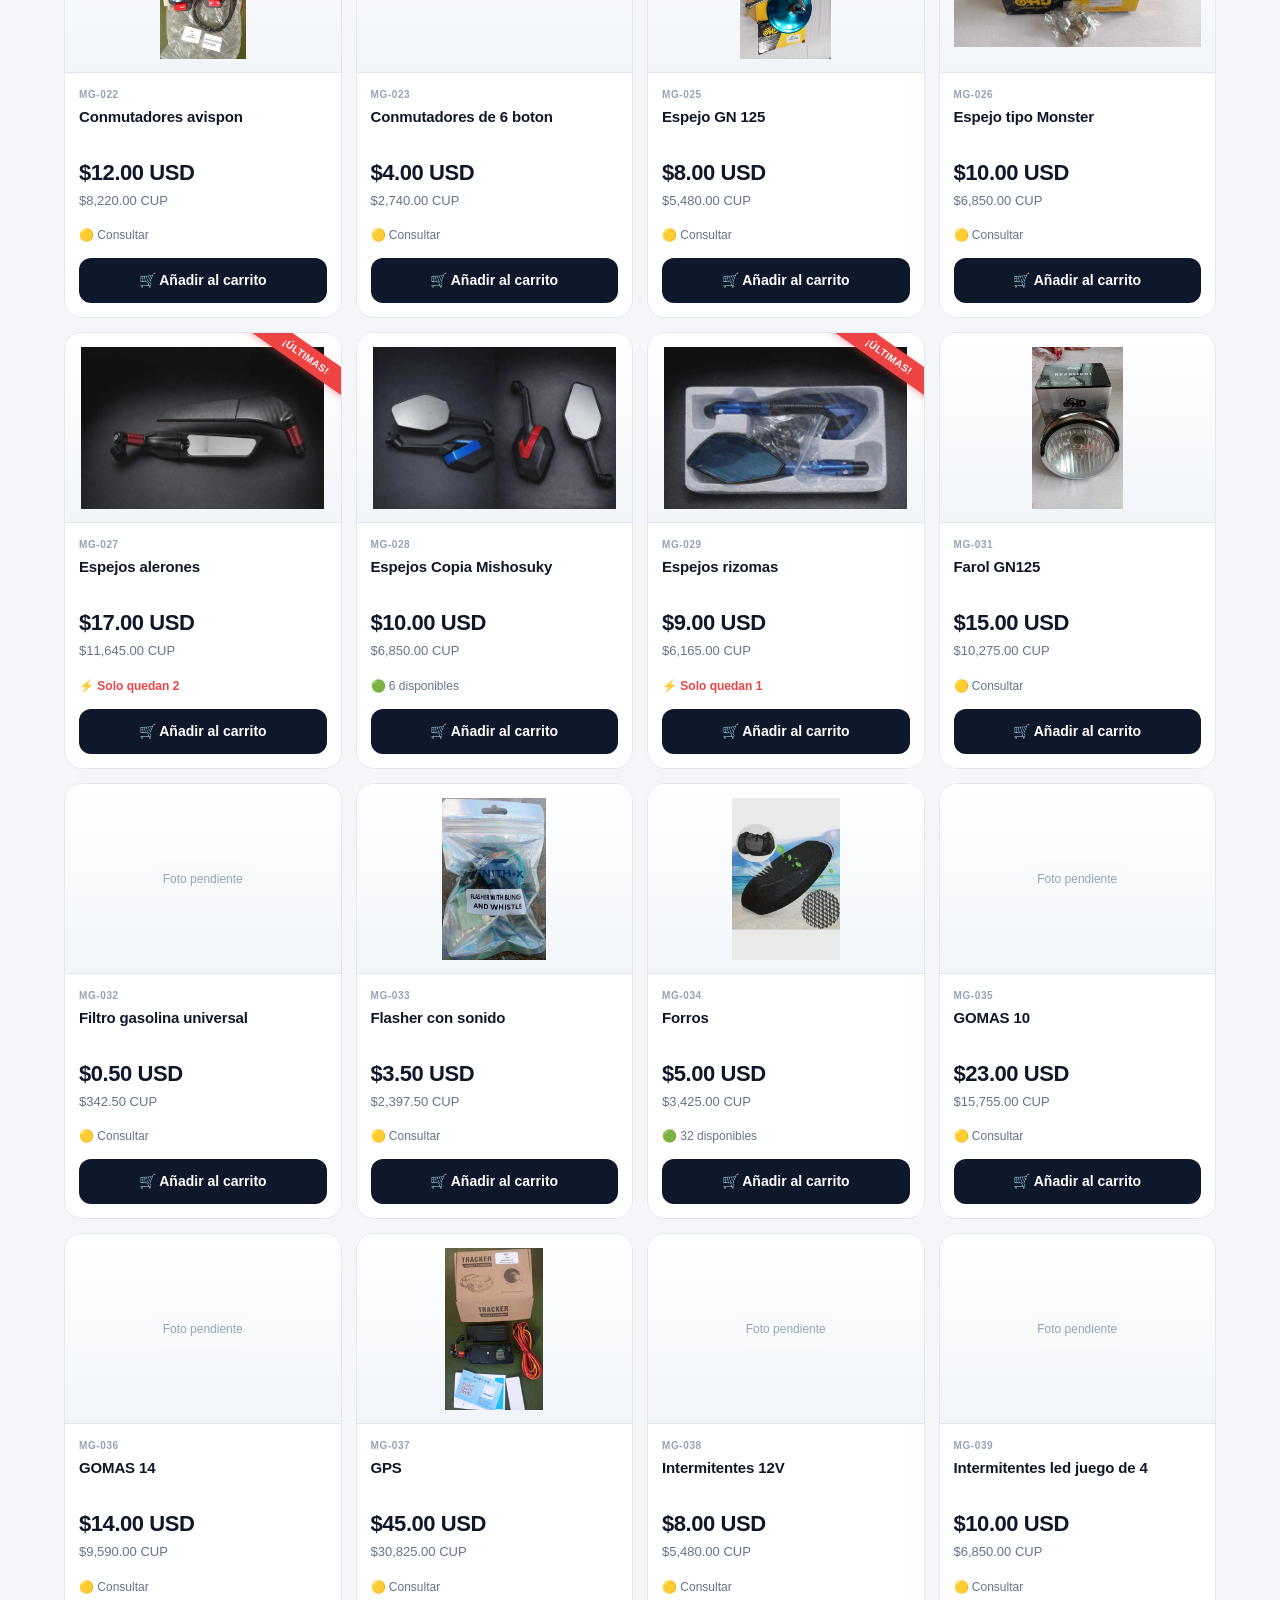
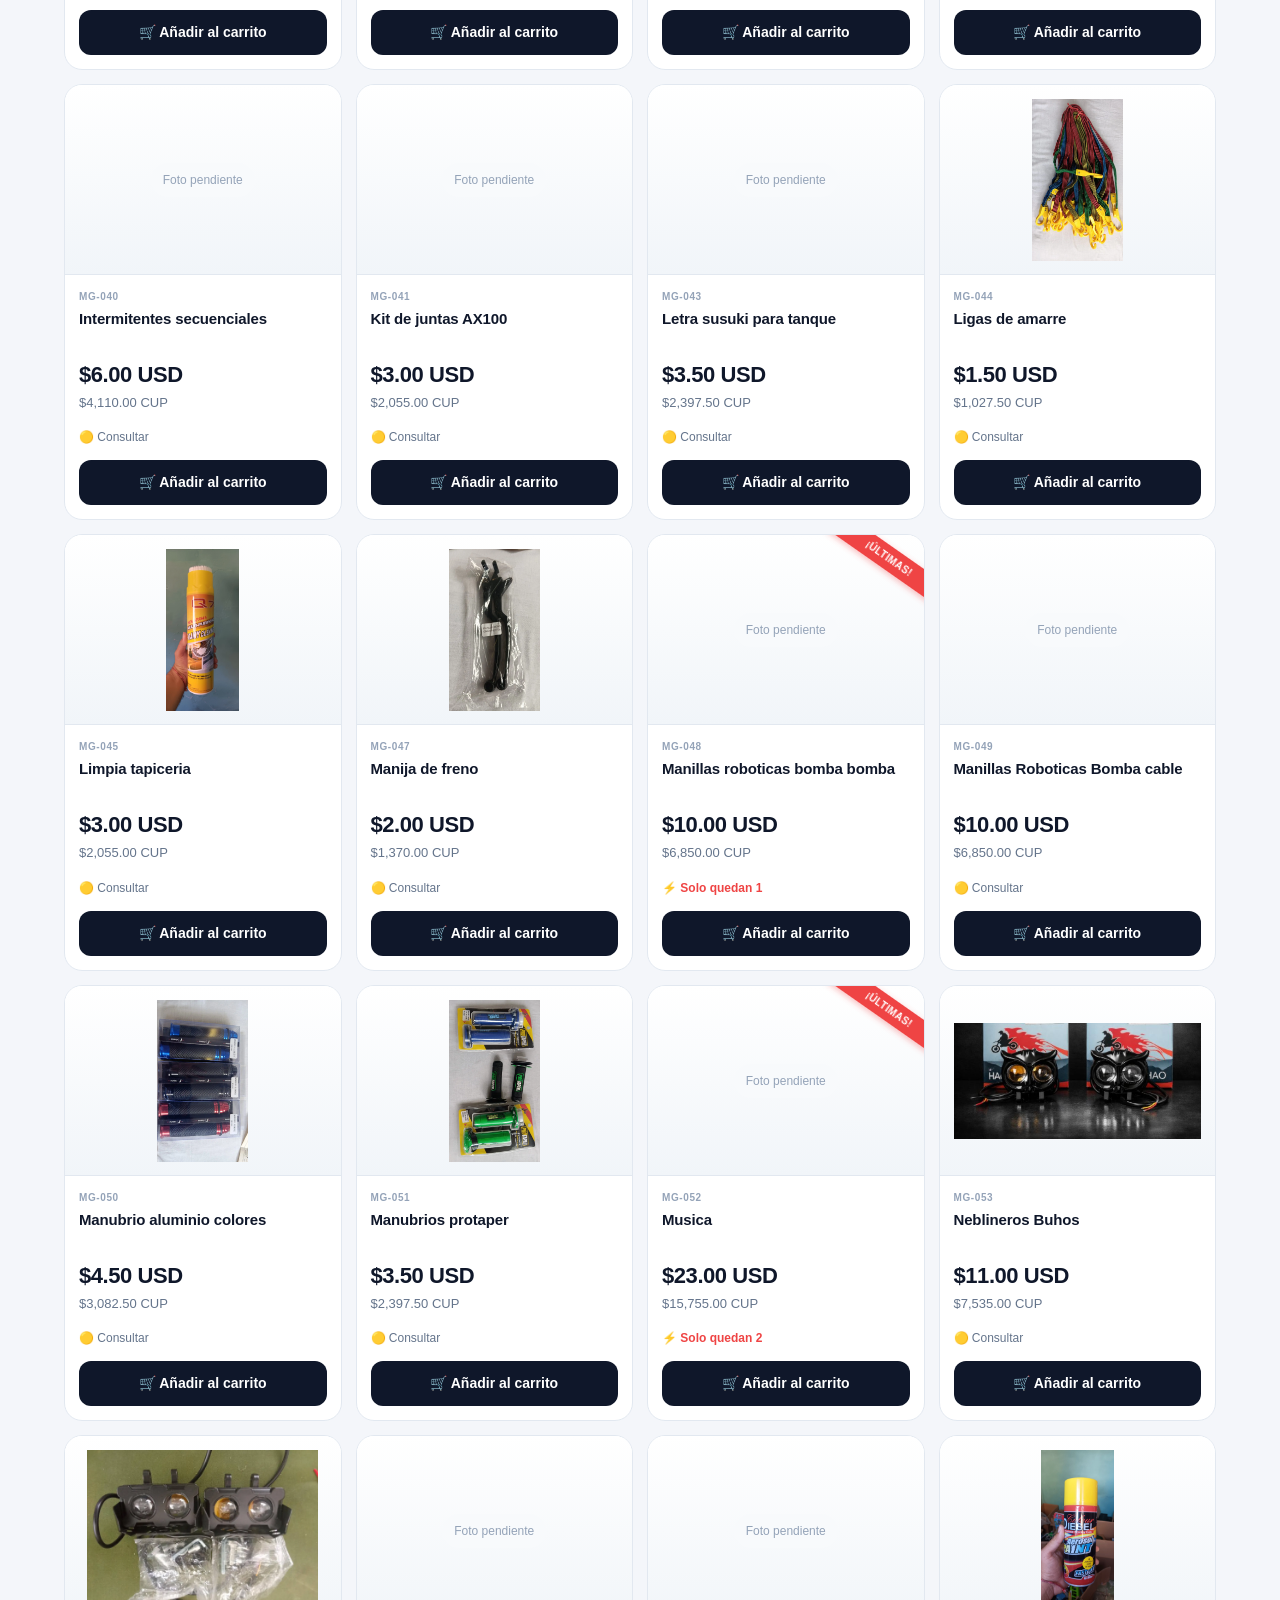
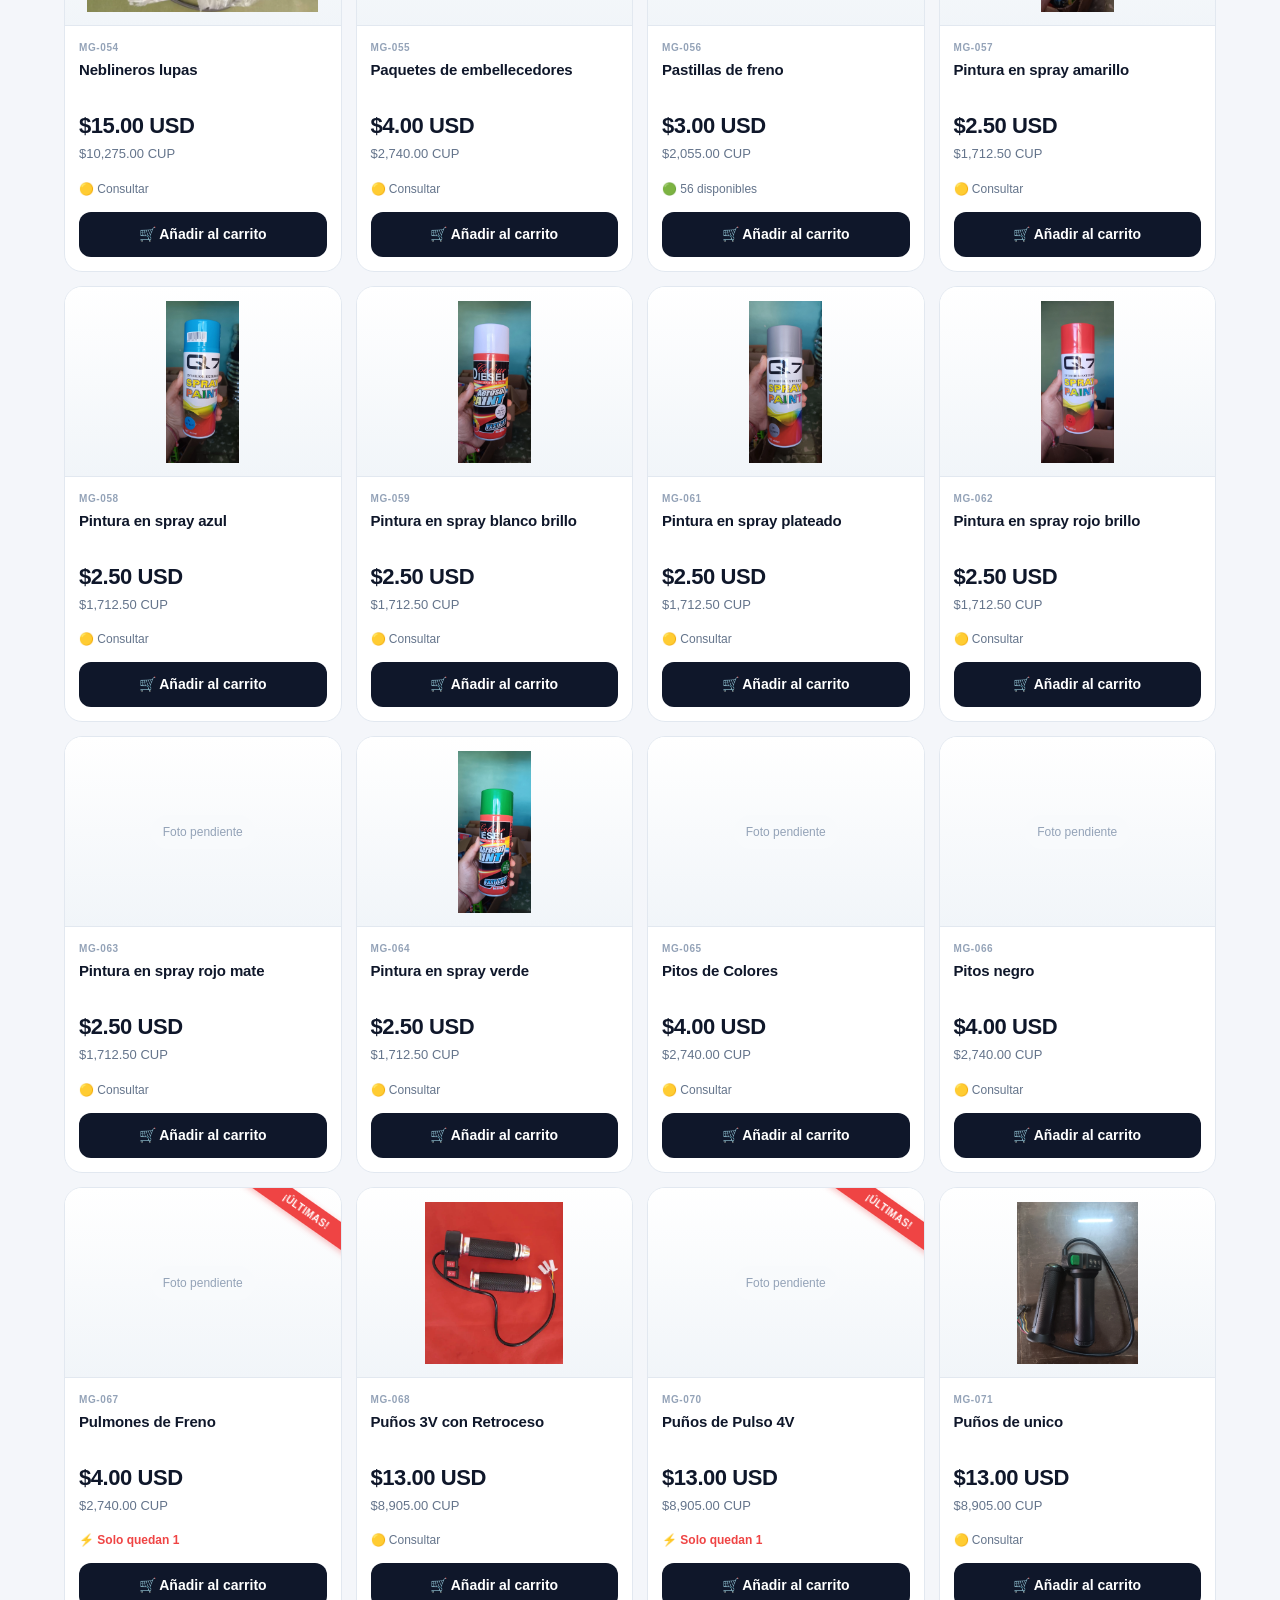
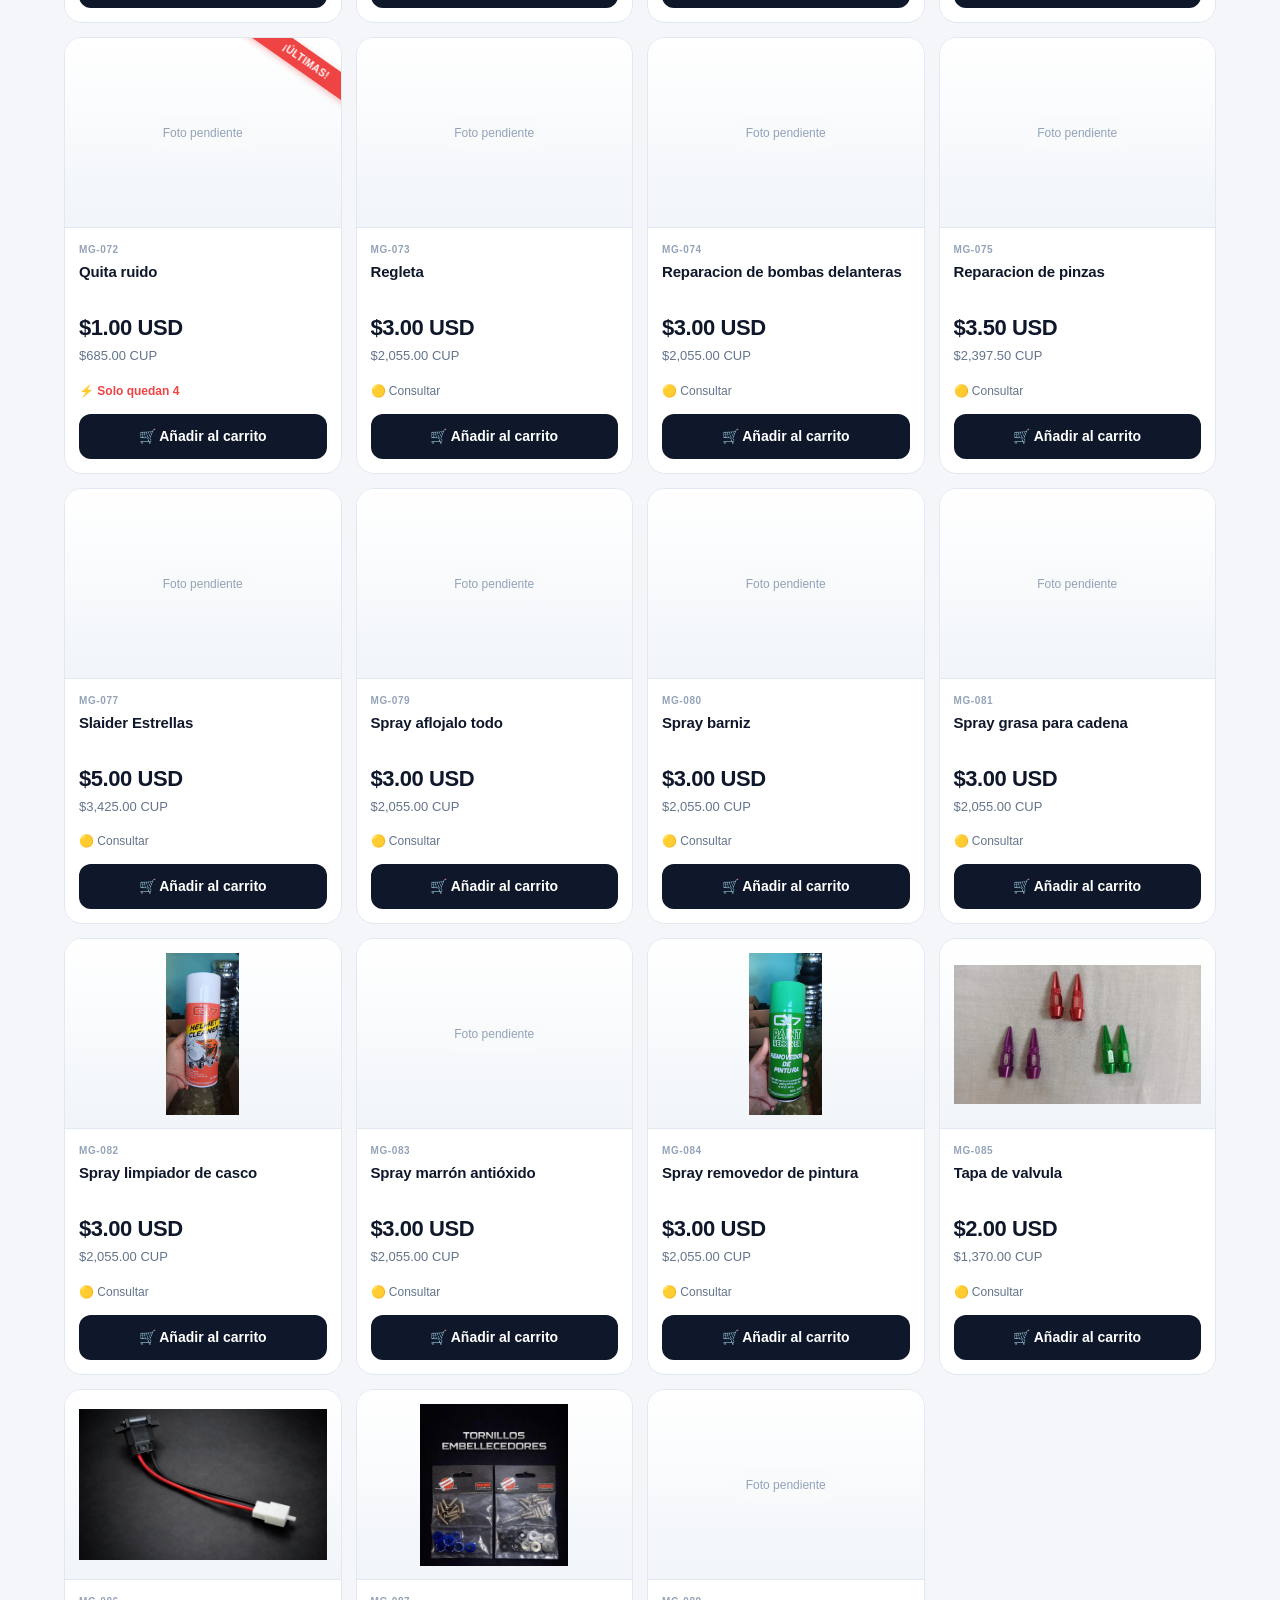
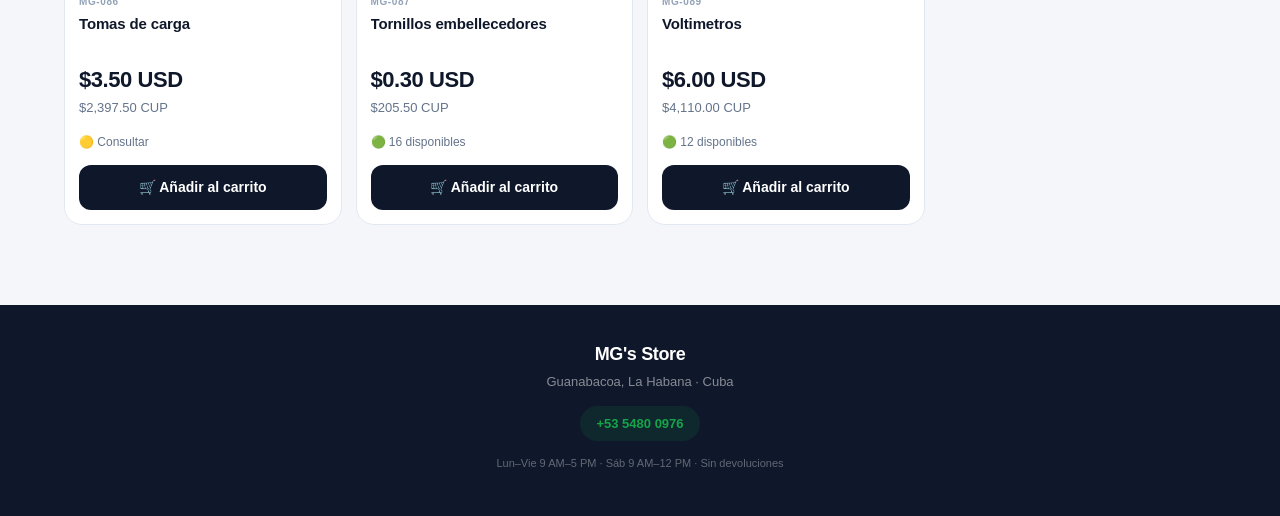
==== commit e34db968: "Update index.html" ====
--- a/index.html
+++ b/index.html
@@ -8,7 +8,7 @@
 <meta name="description" content="Repuestos y piezas para motos eléctricas en La Habana. Frenos, luces, sistema eléctrico, carrocería. Mayorista y minorista. WhatsApp +53 5480 0976.">
 
 <meta property="og:title" content="MG's Store | Repuestos para motos eléctricas">
-<meta property="og:description" content="Catálogo mayorista y minorista. La Habana, Cuba. Envíos y garantía.">
+<meta property="og:description" content="Catálogo mayorista y minorista. La Habana, Cuba.">
 <meta property="og:image" content="https://mgstore.marcserd.workers.dev/fotos/og-image.jpg">
 <meta property="og:image:width" content="1200">
 <meta property="og:image:height" content="630">
@@ -53,7 +53,7 @@
     <p class="hero-sub">Mayorista y minorista · Guanabacoa, La Habana</p>
 
     <div class="hero-status">
-      <span class="status-dot"></span>
+      <span class="status-dot" id="statusDot"></span>
       <span id="openStatus">Cargando horario...</span>
     </div>
 
@@ -75,8 +75,8 @@
   <section class="rate" aria-label="Tasa de cambio">
     <div class="rate-info">
       <span class="rate-label">Tasa de cálculo</span>
-      <strong id="calcRate">730 CUP/USD</strong>
-      <span class="rate-note">Referencia: elTOQUE + 10CUP</span>
+      <strong id="calcRate">685 CUP/USD</strong>
+      <span class="rate-note">Referencia: elTOQUE</span>
     </div>
     <div class="rate-actions">
       <div class="rate-edit">
@@ -95,28 +95,28 @@
       <div class="trust-icon">🚚</div>
       <div class="trust-text">
         <strong>Entregas</strong>
-        <span>Guanabacoa, Regla, Hab. Este.</span>
+        <span>Guanabacoa, Regla, Hab. Este</span>
       </div>
     </div>
     <div class="trust-item">
-      <div class="trust-icon">🔧</div>
+      <div class="trust-icon">👁️</div>
       <div class="trust-text">
-        <strong>Garantía</strong>
-        <span>7 Días</span>
+        <strong>Revisa antes</strong>
+        <span>Sin devoluciones</span>
       </div>
     </div>
     <div class="trust-item">
       <div class="trust-icon">💵</div>
       <div class="trust-text">
         <strong>Pago</strong>
-        <span>USD · CUP</span>
+        <span>USD · MLC · CUP</span>
       </div>
     </div>
     <div class="trust-item">
       <div class="trust-icon">🕐</div>
       <div class="trust-text">
         <strong>Horario</strong>
-        <span>Lun–Sáb · 8 AM – 5 PM</span>
+        <span>L–V 9–5 · Sáb 9–12</span>
       </div>
     </div>
   </section>
@@ -141,7 +141,7 @@
 
   <div class="notice">
     <span class="notice-icon">💵</span>
-    <span>Precios en <b>USD</b>. CUP calculado con la tasa. Mayorista: mínimo <b>5 unidades</b> por producto.</span>
+    <span>Precios en <b>USD</b>. CUP calculado con la tasa. Mayorista: mínimo <b>5 unidades</b> por producto. <b>Revisa tu pieza antes de pagar — no hay devoluciones.</b></span>
   </div>
 
   <section id="featuredSection" class="featured-section" style="display:none">
@@ -175,6 +175,47 @@
       <span id="productCount" class="count-badge">0 productos</span>
     </div>
     <div class="toolbar-right">
+      <div class="pdf-wrap">
+        <button type="button" class="pdf-btn" onclick="togglePdfMenu(event)" title="Descargar catálogo en PDF">
+          <svg viewBox="0 0 24 24" width="16" height="16" fill="none" stroke="currentColor" stroke-width="2" stroke-linecap="round" stroke-linejoin="round" aria-hidden="true">
+            <path d="M14 2H6a2 2 0 0 0-2 2v16a2 2 0 0 0 2 2h12a2 2 0 0 0 2-2V8z"/>
+            <path d="M14 2v6h6"/>
+            <path d="M9 15h6"/>
+            <path d="M9 11h2"/>
+          </svg>
+          <span>PDF</span>
+        </button>
+        <div class="pdf-menu" id="pdfMenu" style="display:none">
+          <button type="button" onclick="descargarPDF('full')">
+            <span class="pm-icon">📄</span>
+            <span class="pm-text">
+              <strong>Catálogo completo</strong>
+              <span>Con fotos · Todos los productos</span>
+            </span>
+          </button>
+          <button type="button" onclick="descargarPDF('light')">
+            <span class="pm-icon">📱</span>
+            <span class="pm-text">
+              <strong>Versión ligera</strong>
+              <span>Sin fotos · Lista para WhatsApp</span>
+            </span>
+          </button>
+          <button type="button" onclick="descargarPDF('category')">
+            <span class="pm-icon">📂</span>
+            <span class="pm-text">
+              <strong>Solo categoría actual</strong>
+              <span id="pdfCategoryLabel">Selecciona una categoría primero</span>
+            </span>
+          </button>
+          <button type="button" onclick="descargarPDF('wholesale')">
+            <span class="pm-icon">🛠️</span>
+            <span class="pm-text">
+              <strong>Solo mayorista</strong>
+              <span>Productos con precio de taller</span>
+            </span>
+          </button>
+        </div>
+      </div>
       <div class="toolbar-group">
         <label for="priceFilter">Precio:</label>
         <select id="priceFilter" onchange="setPriceFilter(this.value)">
@@ -293,8 +334,8 @@
         <div class="howto-step">
           <div class="howto-num">4</div>
           <div>
-            <strong>Confirma y recibe</strong>
-            <p>Coordinamos pago y entrega. Recogida en Guanabacoa o a domicilio en municipios cercanos.</p>
+            <strong>Revisa y recibe</strong>
+            <p>Revisa bien tu pieza antes de pagar. Una vez entregada no aceptamos devoluciones.</p>
           </div>
         </div>
       </div>
@@ -311,19 +352,19 @@
         </details>
         <details>
           <summary>¿Cuál es el horario de atención?</summary>
-          <p>Lunes a Sábado, de 8:00 AM a 6:00 PM. Fuera de horario puedes escribir por WhatsApp y te respondemos al día siguiente.</p>
-        </details>
-        <details>
-          <summary>¿Qué garantía tienen las piezas?</summary>
-          <p>30 días por defectos de fábrica. No cubre daños por mal uso o instalación incorrecta.</p>
-        </details>
-        <details>
-          <summary>¿Puedo cambiar o devolver?</summary>
-          <p>Sí, dentro de los 7 días si la pieza está sin usar y en su empaque original. Escríbenos por WhatsApp.</p>
+          <p>Lunes a Viernes de 9:00 AM a 5:00 PM. Sábados de 9:00 AM a 12:00 PM. Domingos cerrado. Fuera de horario puedes escribir por WhatsApp y te respondemos al abrir.</p>
+        </details>
+        <details>
+          <summary>¿Aceptan devoluciones?</summary>
+          <p><b>No aceptamos devoluciones.</b> Por eso, revisa bien tu pieza antes de comprar. Si tienes dudas sobre compatibilidad, escríbenos por WhatsApp con marca, modelo y voltaje de tu moto antes de realizar el pedido.</p>
+        </details>
+        <details>
+          <summary>¿Y si la pieza viene defectuosa de fábrica?</summary>
+          <p>Si detectas un defecto de fábrica, avísanos el mismo día de la entrega. Evaluamos caso por caso. Los daños por mal uso o instalación incorrecta no están cubiertos.</p>
         </details>
         <details>
           <summary>¿Cómo sé si la pieza es compatible con mi moto?</summary>
-          <p>Escríbenos con marca, modelo y voltaje de tu moto. Te asesoramos antes de comprar.</p>
+          <p>Escríbenos con marca, modelo y voltaje de tu moto. Te asesoramos antes de comprar para que no te equivoques.</p>
         </details>
       </div>
 
@@ -340,9 +381,9 @@
   <div class="footer-brand">MG's Store</div>
   <div class="footer-sub">Guanabacoa, La Habana · Cuba</div>
   <a class="footer-wa" href="https://wa.me/5354800976" target="_blank" rel="noopener">+53 5480 0976</a>
-  <div class="footer-note">Lun–Sáb 8 AM – 6 PM · Precios referenciales · Tasa elTOQUE</div>
+  <div class="footer-note">Lun–Vie 9 AM–5 PM · Sáb 9 AM–12 PM · Sin devoluciones</div>
 </footer>
 
 <script src="app.js"></script>
 </body>
-      </html>
+</html>
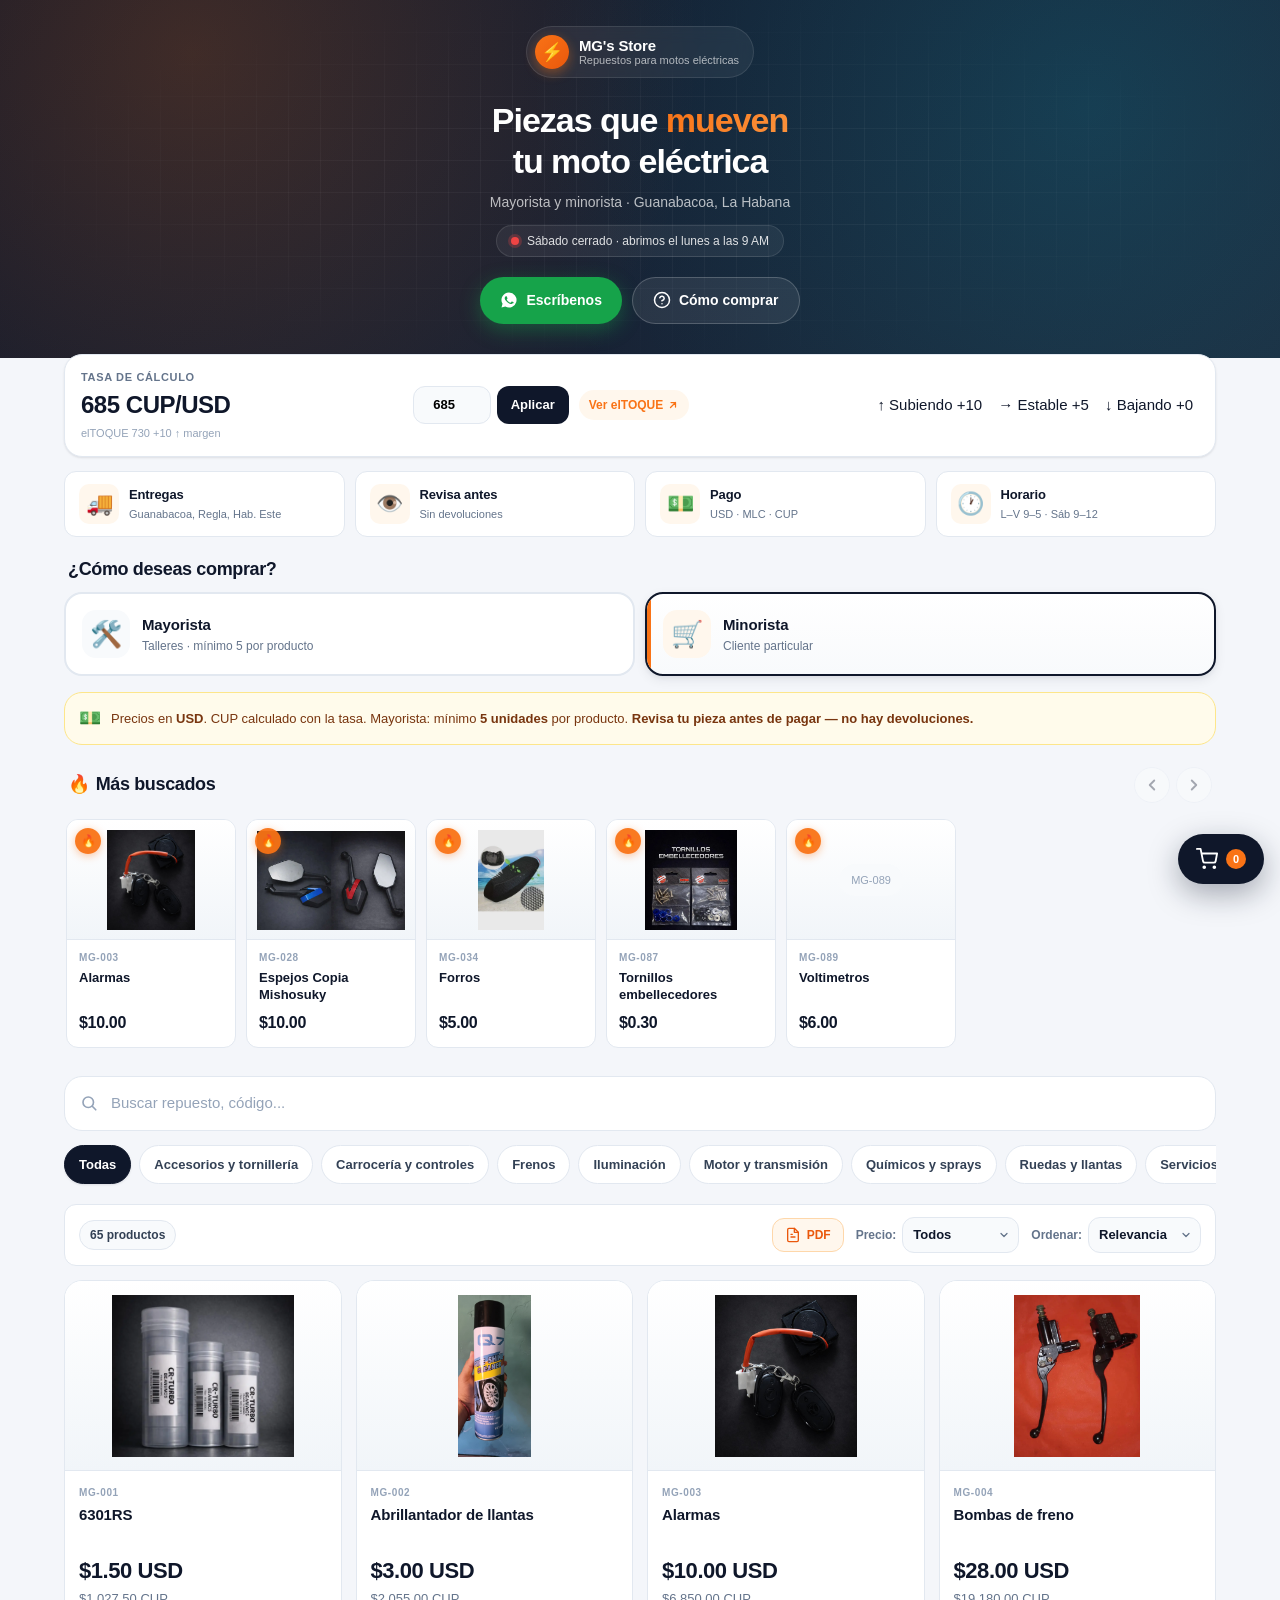
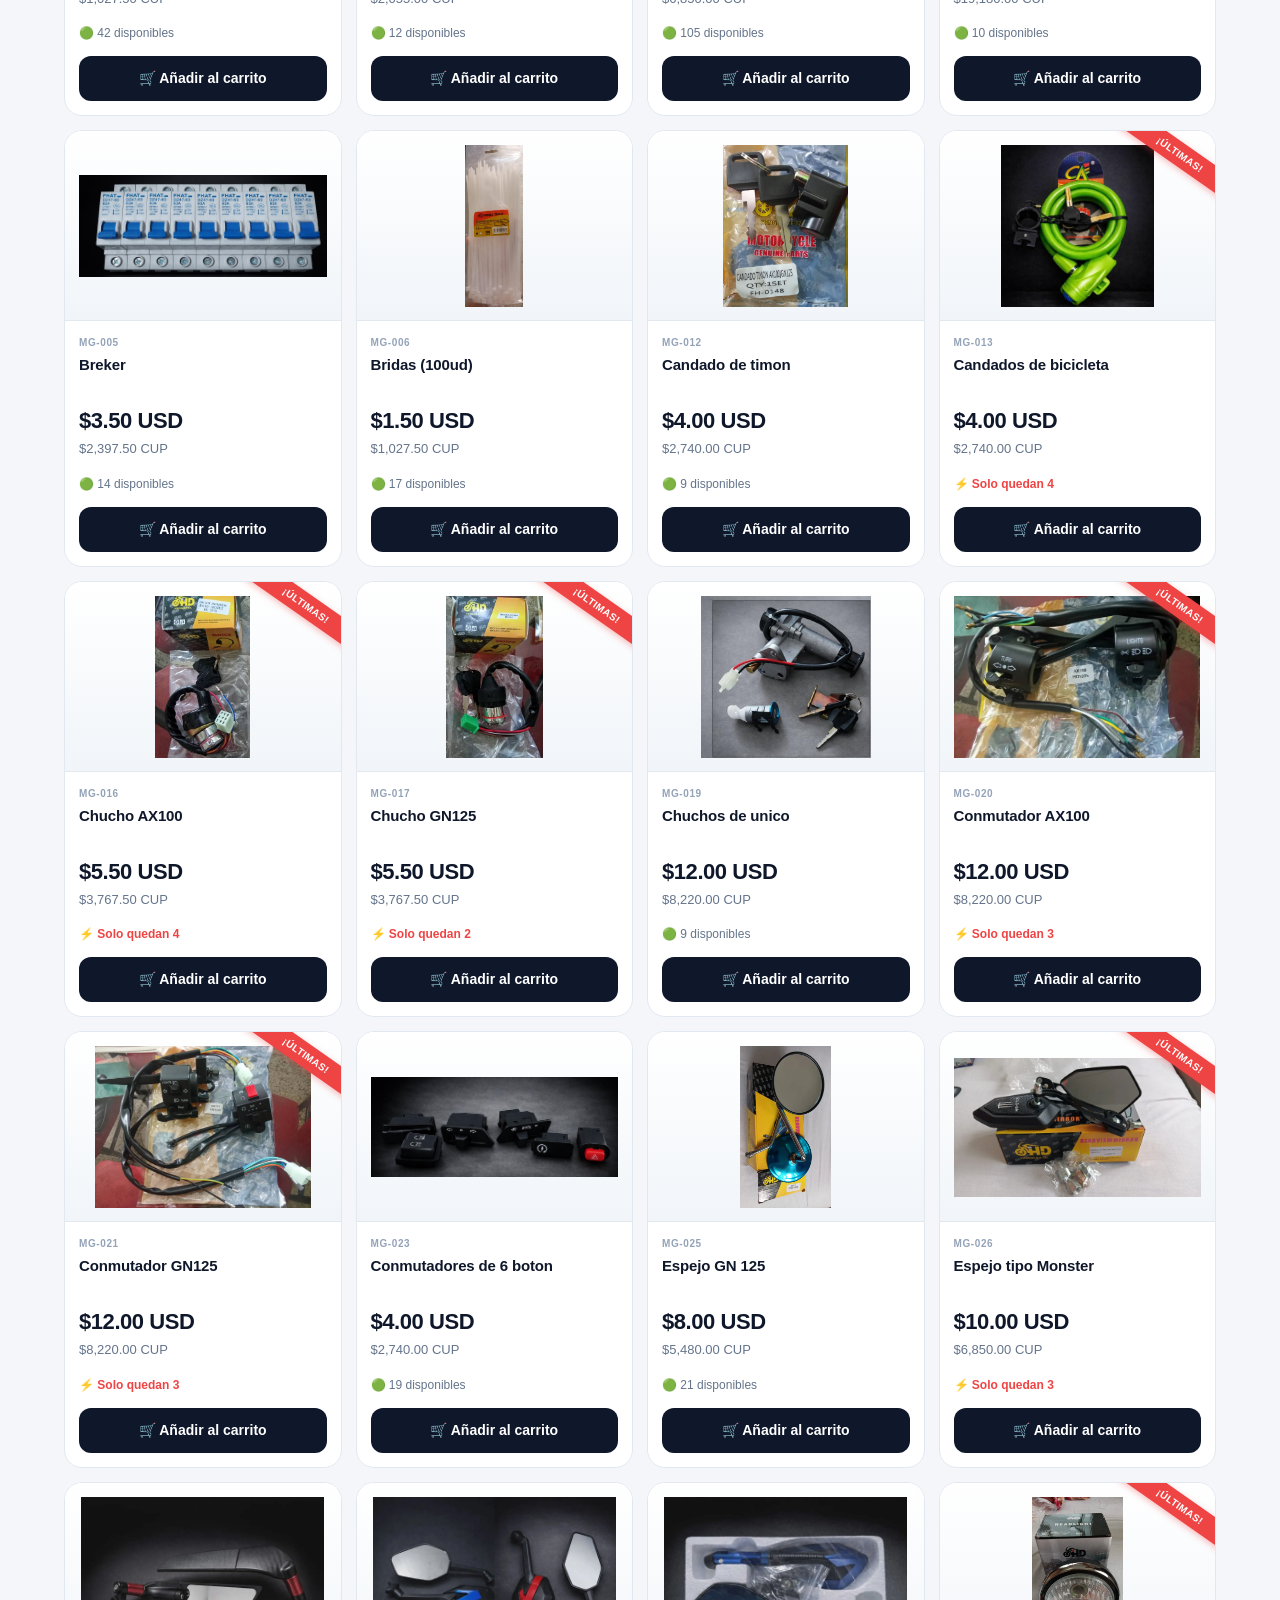
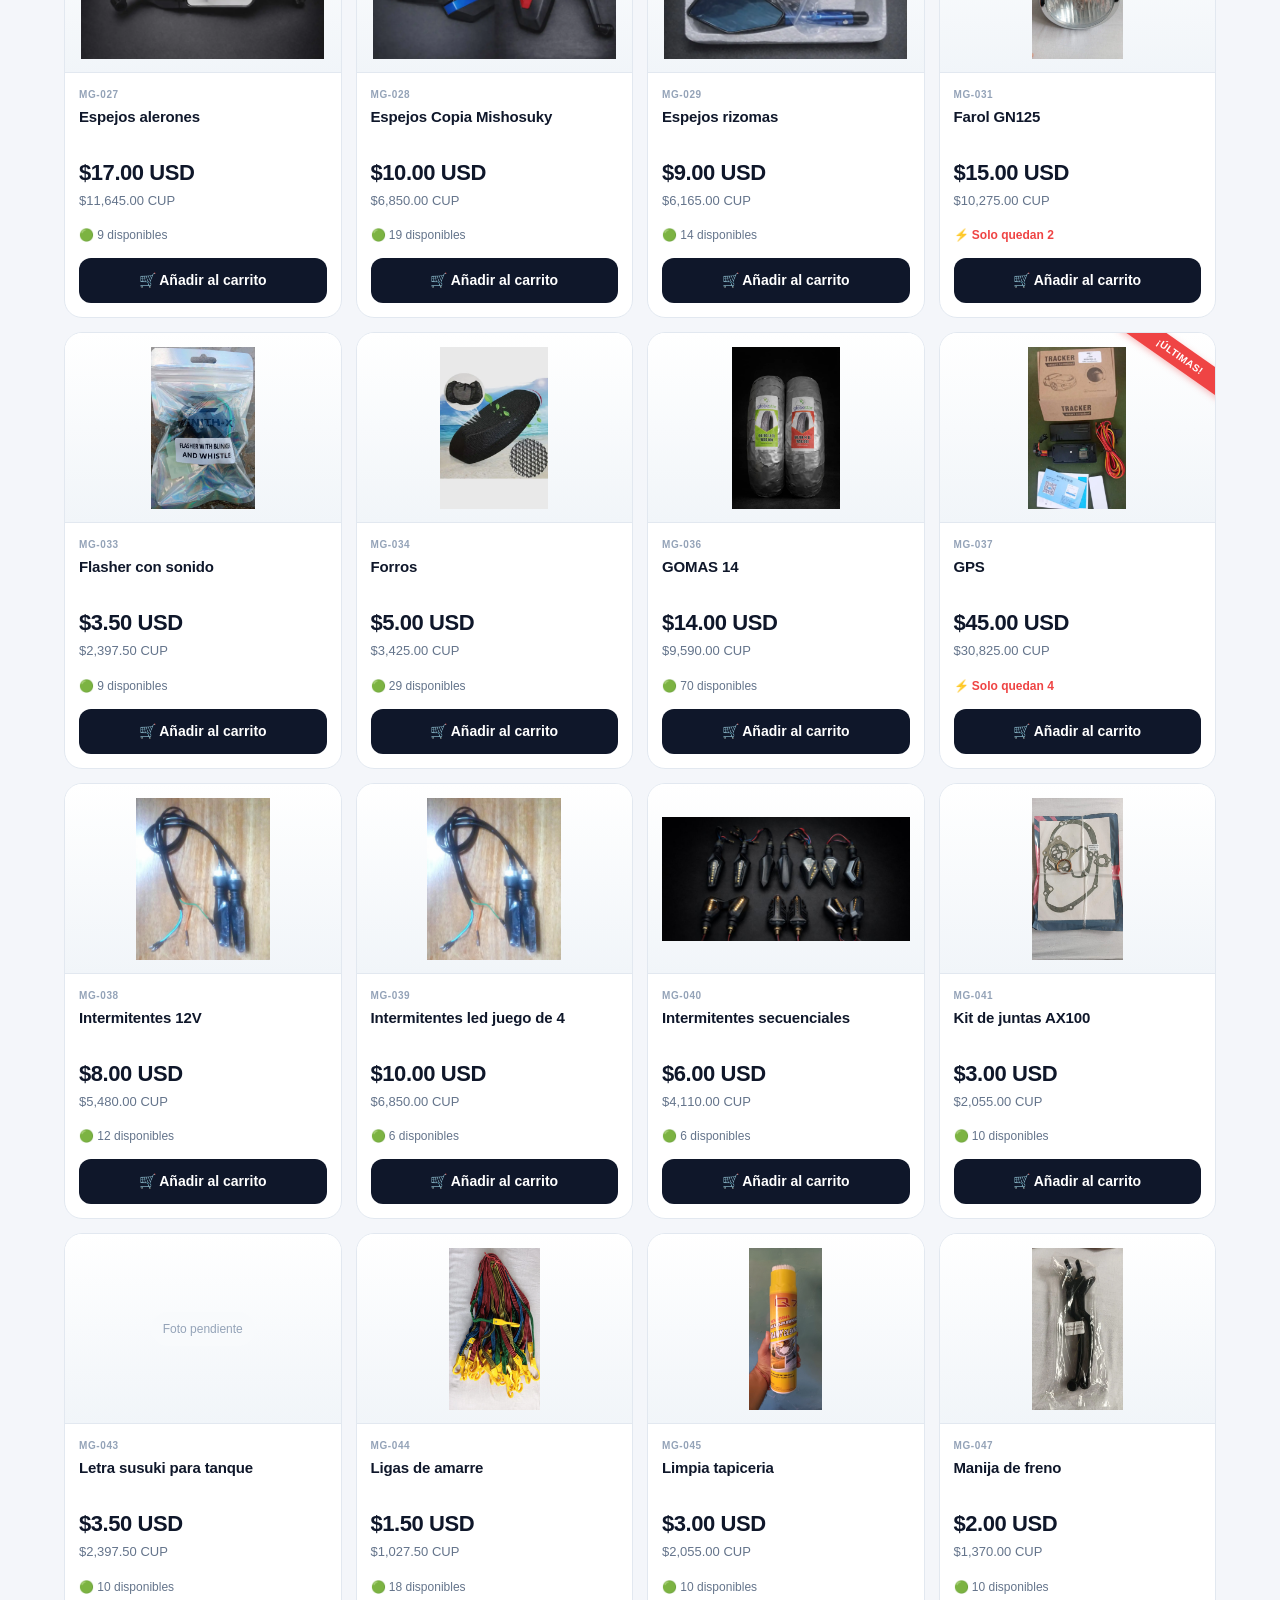
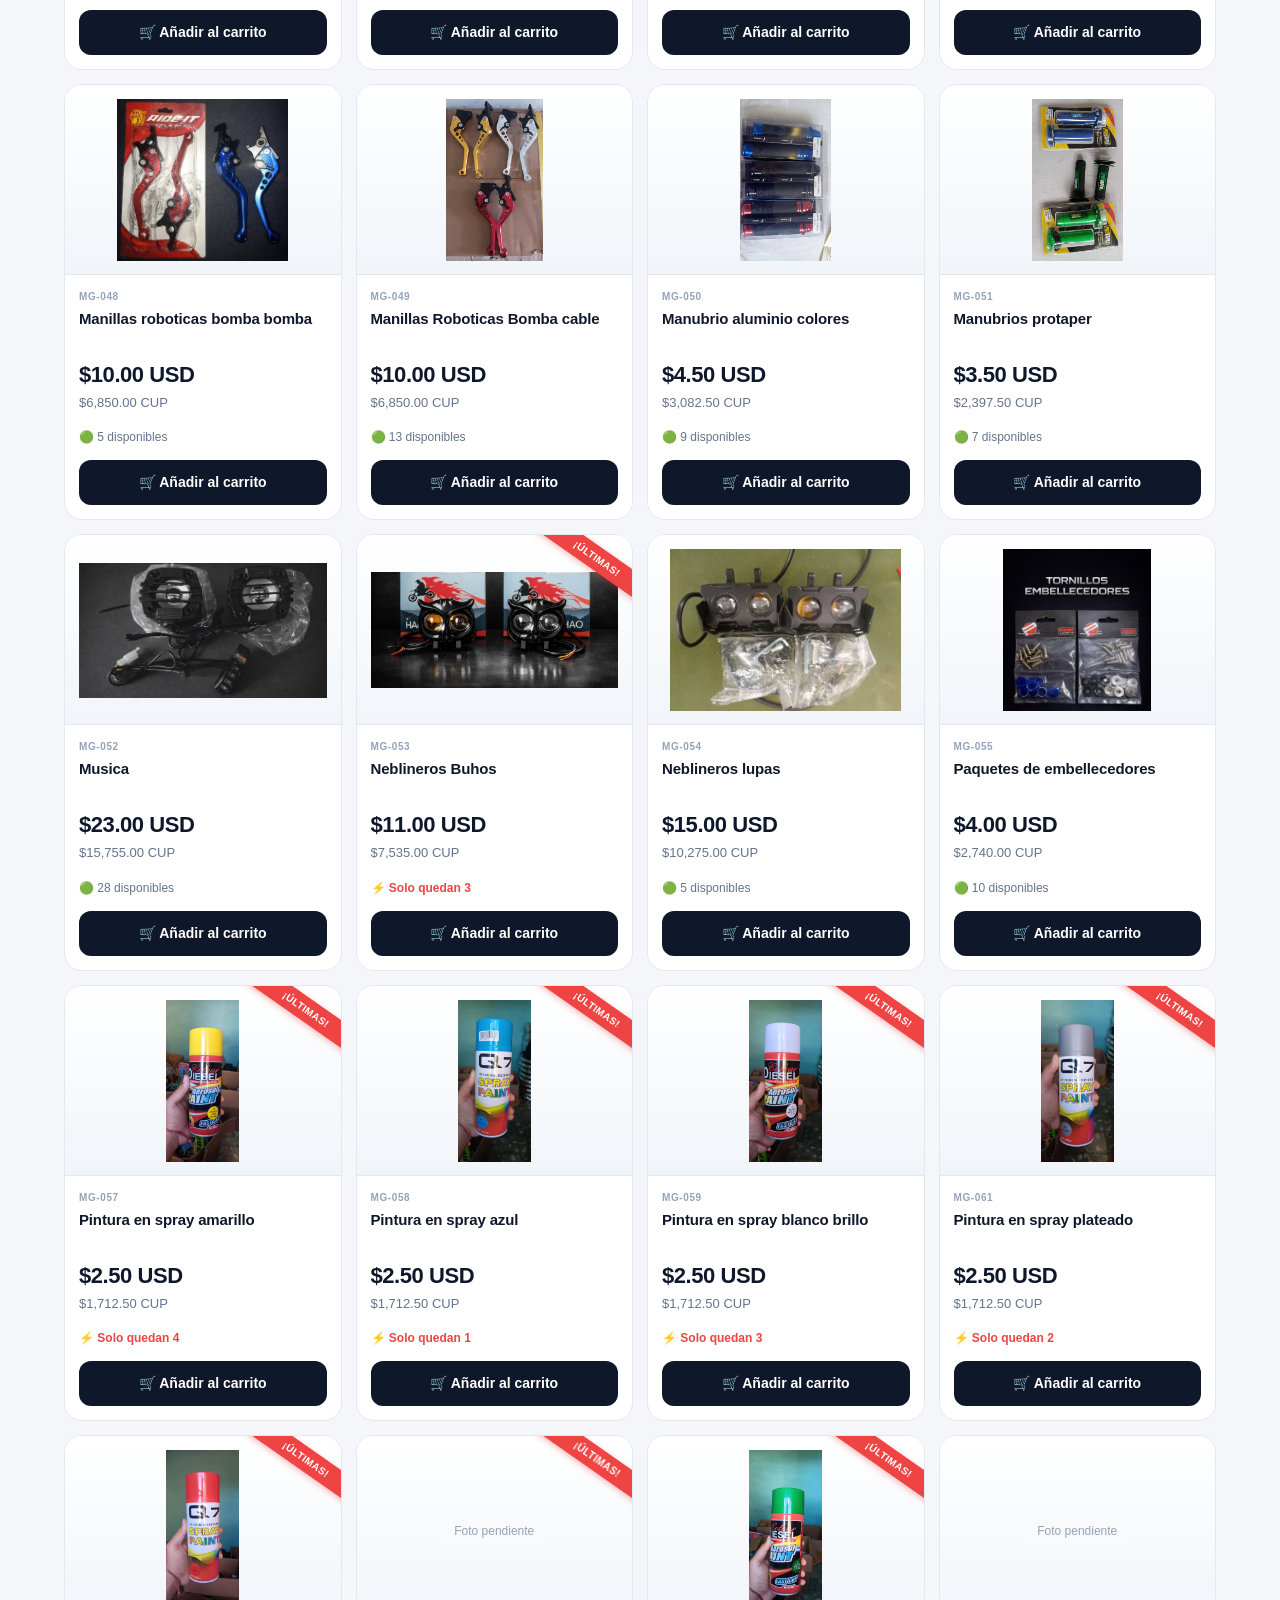
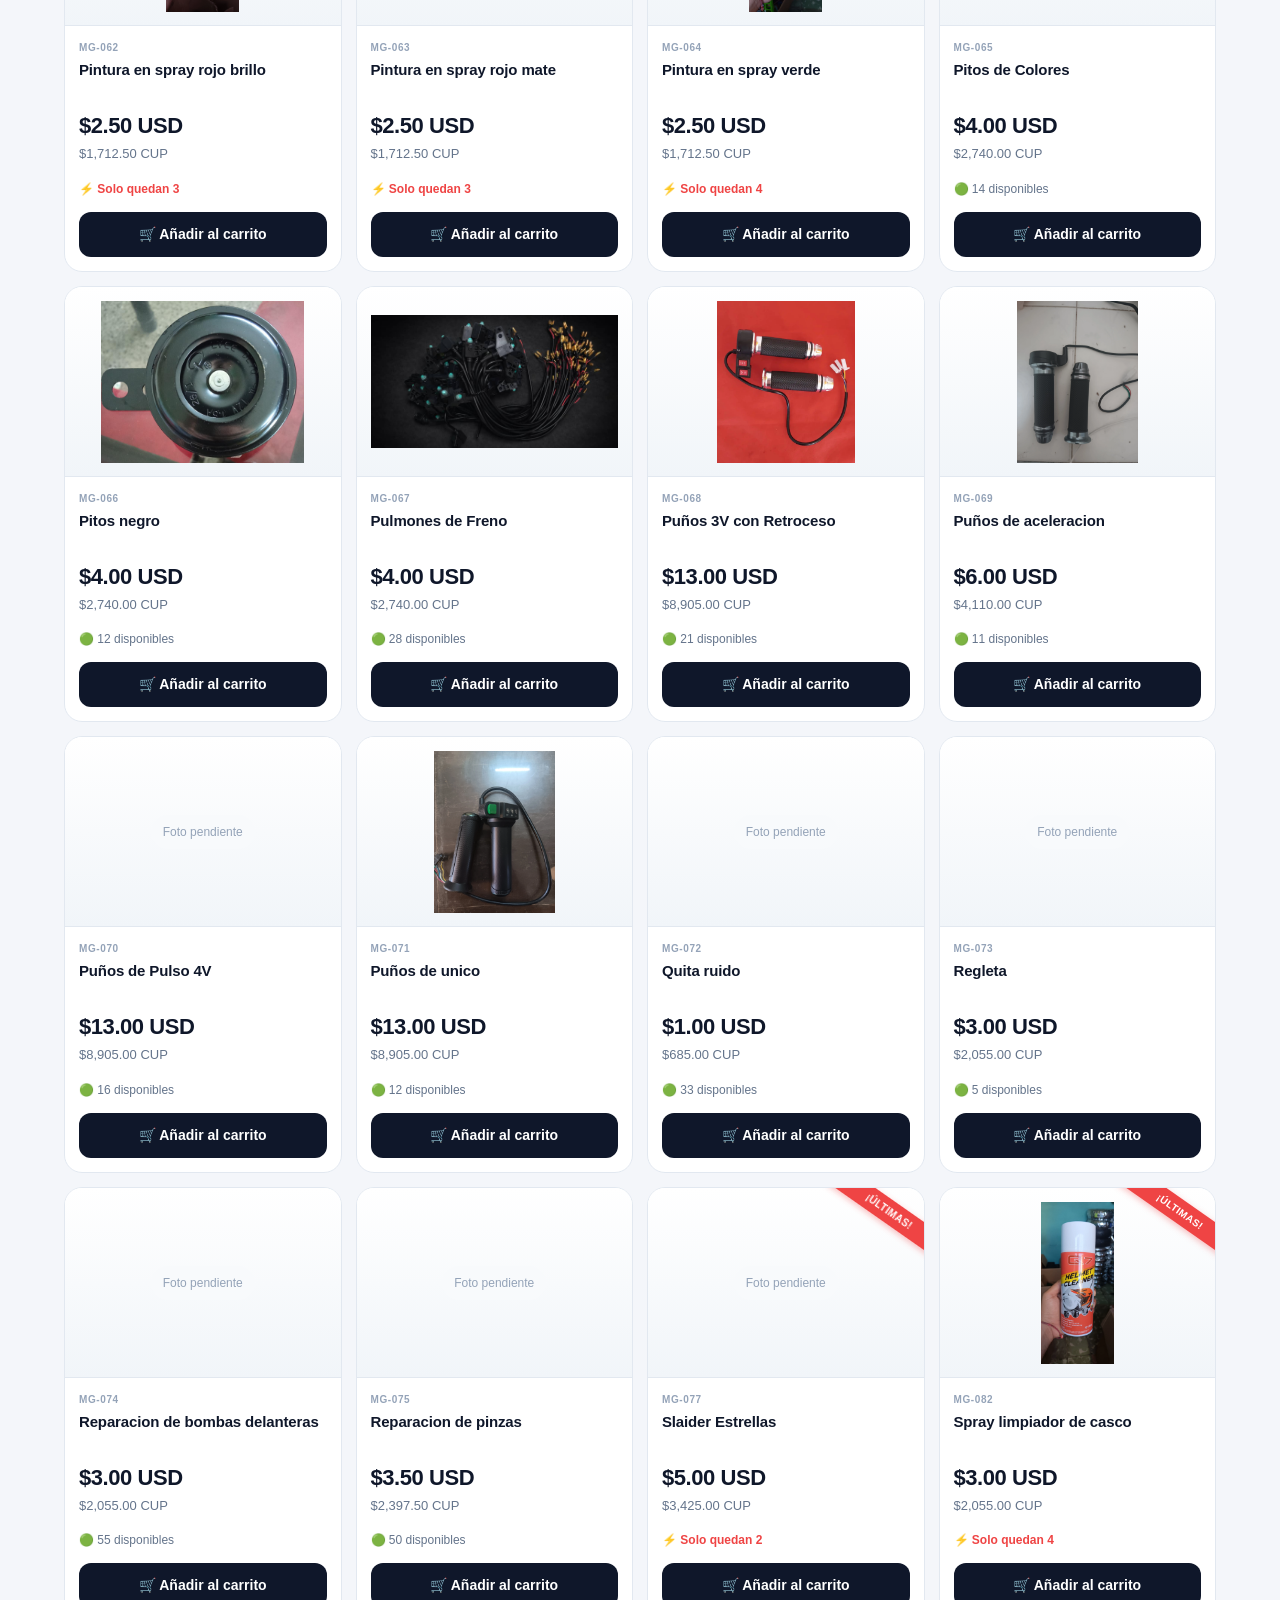
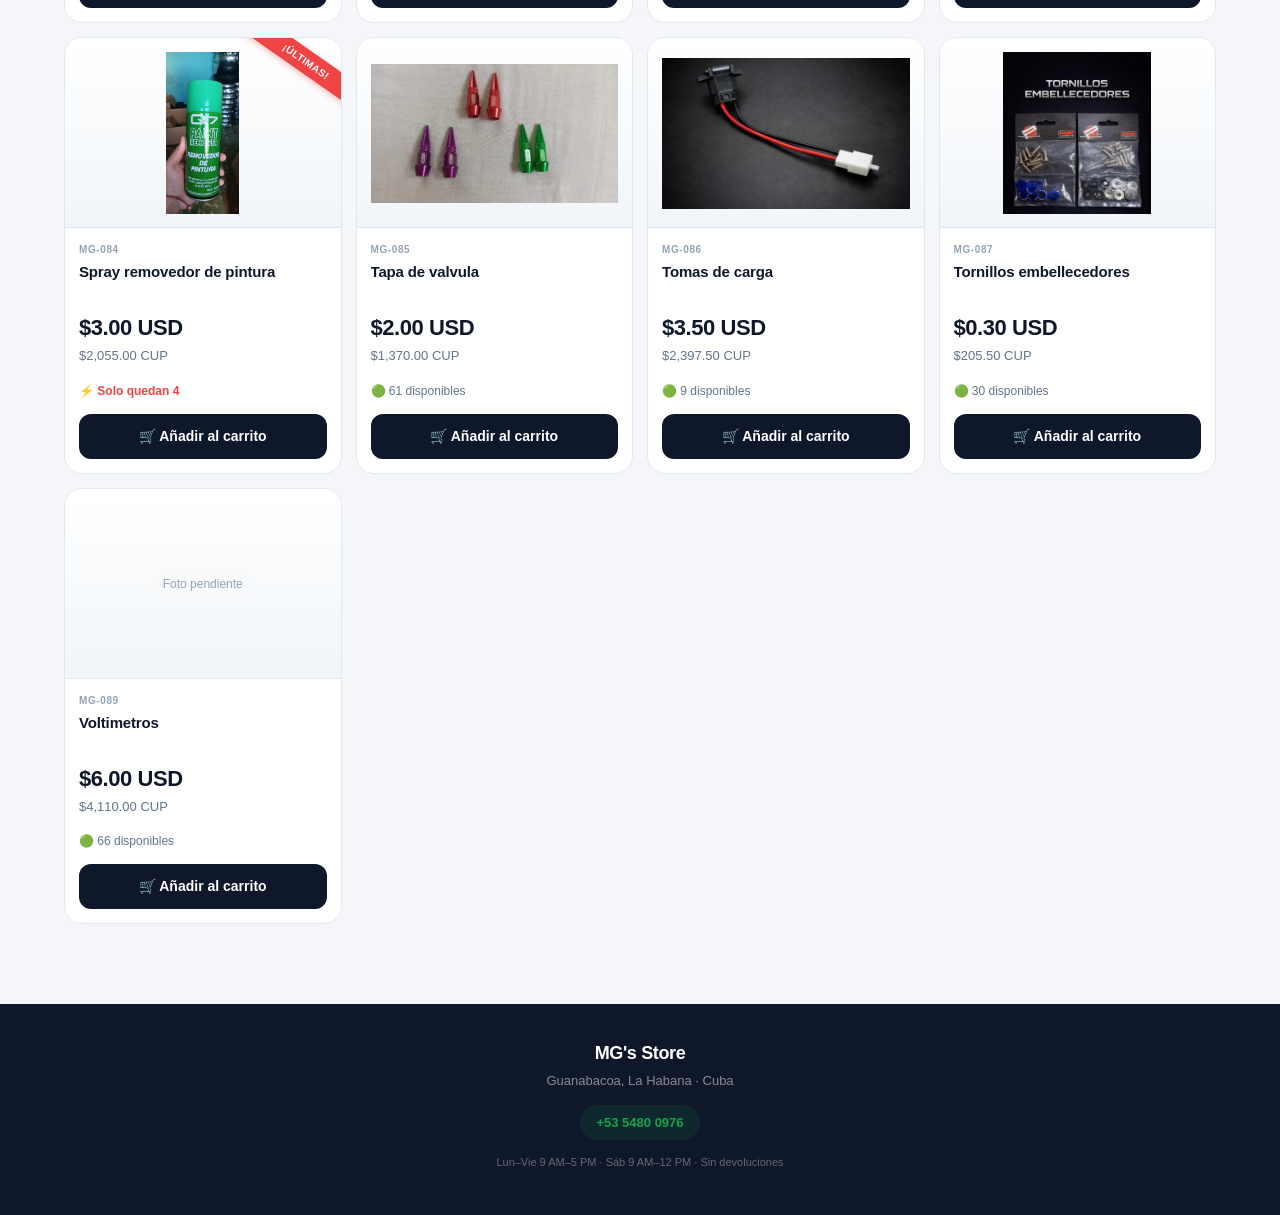
==== commit f7e73bce: "Update index.html se actualizo index.html" ====
--- a/index.html
+++ b/index.html
@@ -75,18 +75,39 @@
   <section class="rate" aria-label="Tasa de cambio">
     <div class="rate-info">
       <span class="rate-label">Tasa de cálculo</span>
-      <strong id="calcRate">685 CUP/USD</strong>
-      <span class="rate-note">Referencia: elTOQUE</span>
+      <strong id="calcRate">740 CUP/USD</strong>
+      <span class="rate-note">
+        elTOQUE <span id="toqueRate">730</span>
+        <span class="rate-margin" id="marginBadge">+10 ↑</span>
+        margen
+      </span>
     </div>
     <div class="rate-actions">
       <div class="rate-edit">
-        <input id="rateInput" type="number" min="1" step="1" value="685" aria-label="Ajustar tasa">
+        <input id="rateInput" type="number" min="1" step="1" value="730" aria-label="Tasa elTOQUE">
         <button type="button" onclick="applyRate()">Aplicar</button>
       </div>
       <a class="rate-link" href="https://eltoque.com/tasas-de-cambio-cuba/dolar" target="_blank" rel="noopener">
         Ver elTOQUE
         <svg viewBox="0 0 24 24" width="12" height="12" fill="none" stroke="currentColor" stroke-width="2.5" stroke-linecap="round" stroke-linejoin="round" aria-hidden="true"><path d="M7 17 17 7M8 7h9v9"/></svg>
       </a>
+    </div>
+    <div class="trend-picker" role="radiogroup" aria-label="Tendencia del dólar">
+      <button type="button" class="trend-btn up" id="trendUp" onclick="setTrend('up')" role="radio">
+        <span class="trend-arrow">↑</span>
+        <span class="trend-label">Subiendo</span>
+        <span class="trend-margin">+10</span>
+      </button>
+      <button type="button" class="trend-btn stable" id="trendStable" onclick="setTrend('stable')" role="radio">
+        <span class="trend-arrow">→</span>
+        <span class="trend-label">Estable</span>
+        <span class="trend-margin">+5</span>
+      </button>
+      <button type="button" class="trend-btn down" id="trendDown" onclick="setTrend('down')" role="radio">
+        <span class="trend-arrow">↓</span>
+        <span class="trend-label">Bajando</span>
+        <span class="trend-margin">+0</span>
+      </button>
     </div>
   </section>
 
@@ -284,7 +305,7 @@
         </div>
         <div class="total-row tiny">
           <span>Tasa aplicada</span>
-          <span><span id="applied">685</span> CUP/USD</span>
+          <span><span id="applied">740</span> CUP/USD</span>
         </div>
       </div>
 
@@ -343,8 +364,12 @@
       <div class="howto-faq">
         <h3>Preguntas frecuentes</h3>
         <details>
+          <summary>¿Cómo calculan el precio en CUP?</summary>
+          <p>Tomamos la tasa del dólar de elTOQUE y le sumamos un margen según la tendencia del mercado: si el dólar sube, +10 CUP; si está estable, +5 CUP; si baja, sin margen. Así protegemos el precio sin especular.</p>
+        </details>
+        <details>
           <summary>¿Qué formas de pago aceptan?</summary>
-          <p>USD, MLC o CUP según la tasa del día (elTOQUE). Confirmamos por WhatsApp al cerrar el pedido.</p>
+          <p>USD, MLC o CUP según la tasa del día. Confirmamos por WhatsApp al cerrar el pedido.</p>
         </details>
         <details>
           <summary>¿Hacen entregas a domicilio?</summary>
@@ -352,7 +377,7 @@
         </details>
         <details>
           <summary>¿Cuál es el horario de atención?</summary>
-          <p>Lunes a Viernes de 9:00 AM a 5:00 PM. Sábados de 9:00 AM a 12:00 PM. Domingos cerrado. Fuera de horario puedes escribir por WhatsApp y te respondemos al abrir.</p>
+          <p>Lunes a Viernes de 9:00 AM a 5:00 PM. Sábados de 9:00 AM a 12:00 PM. Domingos cerrado.</p>
         </details>
         <details>
           <summary>¿Aceptan devoluciones?</summary>
@@ -361,10 +386,6 @@
         <details>
           <summary>¿Y si la pieza viene defectuosa de fábrica?</summary>
           <p>Si detectas un defecto de fábrica, avísanos el mismo día de la entrega. Evaluamos caso por caso. Los daños por mal uso o instalación incorrecta no están cubiertos.</p>
-        </details>
-        <details>
-          <summary>¿Cómo sé si la pieza es compatible con mi moto?</summary>
-          <p>Escríbenos con marca, modelo y voltaje de tu moto. Te asesoramos antes de comprar para que no te equivoques.</p>
         </details>
       </div>
 
--- a/styles.css
+++ b/styles.css
@@ -661,6 +661,67 @@
   box-shadow:0 0 0 3px rgba(15,23,42,.06);
 }
 
+/* ---------- PDF BUTTON ---------- */
+.pdf-wrap{position:relative}
+.pdf-btn{
+  display:inline-flex;
+  align-items:center;
+  gap:6px;
+  padding:7px 12px;
+  background:var(--accent-soft);
+  color:var(--accent-2);
+  border:1px solid #fed7aa;
+  border-radius:var(--radius-sm);
+  font-size:12px;
+  font-weight:700;
+  cursor:pointer;
+  transition:all var(--t);
+  white-space:nowrap;
+}
+.pdf-btn:hover{
+  background:var(--accent);
+  color:#fff;
+  border-color:var(--accent);
+  transform:translateY(-1px);
+  box-shadow:0 6px 16px rgba(249,115,22,.3);
+}
+.pdf-btn:active{transform:translateY(0)}
+.pdf-btn svg{flex-shrink:0}
+
+.pdf-menu{
+  position:absolute;
+  top:calc(100% + 8px);
+  right:0;
+  z-index:100;
+  width:280px;
+  background:var(--surface);
+  border:1px solid var(--line);
+  border-radius:var(--radius-sm);
+  box-shadow:0 12px 32px rgba(15,23,42,.18);
+  padding:6px;
+  animation:menuIn .18s ease-out both;
+}
+@keyframes menuIn{
+  from{opacity:0;transform:translateY(-4px)}
+  to{opacity:1;transform:translateY(0)}
+}
+.pdf-menu button{
+  display:flex;
+  align-items:center;
+  gap:10px;
+  width:100%;
+  padding:10px 12px;
+  text-align:left;
+  border-radius:8px;
+  transition:background var(--t);
+}
+.pdf-menu button:hover{background:var(--surface-2)}
+.pdf-menu button + button{margin-top:2px}
+.pm-icon{font-size:18px;flex-shrink:0}
+.pm-text{display:flex;flex-direction:column;gap:1px;min-width:0}
+.pm-text strong{font-size:13px;font-weight:700;color:var(--ink);line-height:1.2}
+.pm-text span{font-size:11px;color:var(--muted);line-height:1.3}
+
 /* ---------- GRID ---------- */
 .grid{
   display:grid;
@@ -1249,11 +1310,14 @@
   .featured-price{font-size:15px}
 
   .toolbar{padding:10px 12px;gap:10px}
-  .toolbar-right{width:100%;justify-content:space-between;gap:8px}
+  .toolbar-right{width:100%;justify-content:space-between;gap:6px}
   .toolbar-group{flex:1;min-width:0}
   .toolbar-group select{width:100%;font-size:12px;padding:6px 8px;padding-right:22px}
   .toolbar-group label{display:none}
   .count-badge{font-size:11px;padding:4px 8px}
+  .pdf-btn span{display:none}
+  .pdf-btn{padding:7px 9px}
+  .pdf-menu{width:260px}
 
   .grid{
     grid-template-columns:repeat(2,minmax(0,1fr));
@@ -1292,4 +1356,4 @@
   ::-webkit-scrollbar-track{background:transparent}
   ::-webkit-scrollbar-thumb{background:var(--line-2);border-radius:5px;border:2px solid var(--bg)}
   ::-webkit-scrollbar-thumb:hover{background:var(--muted-2)}
-     }
+}
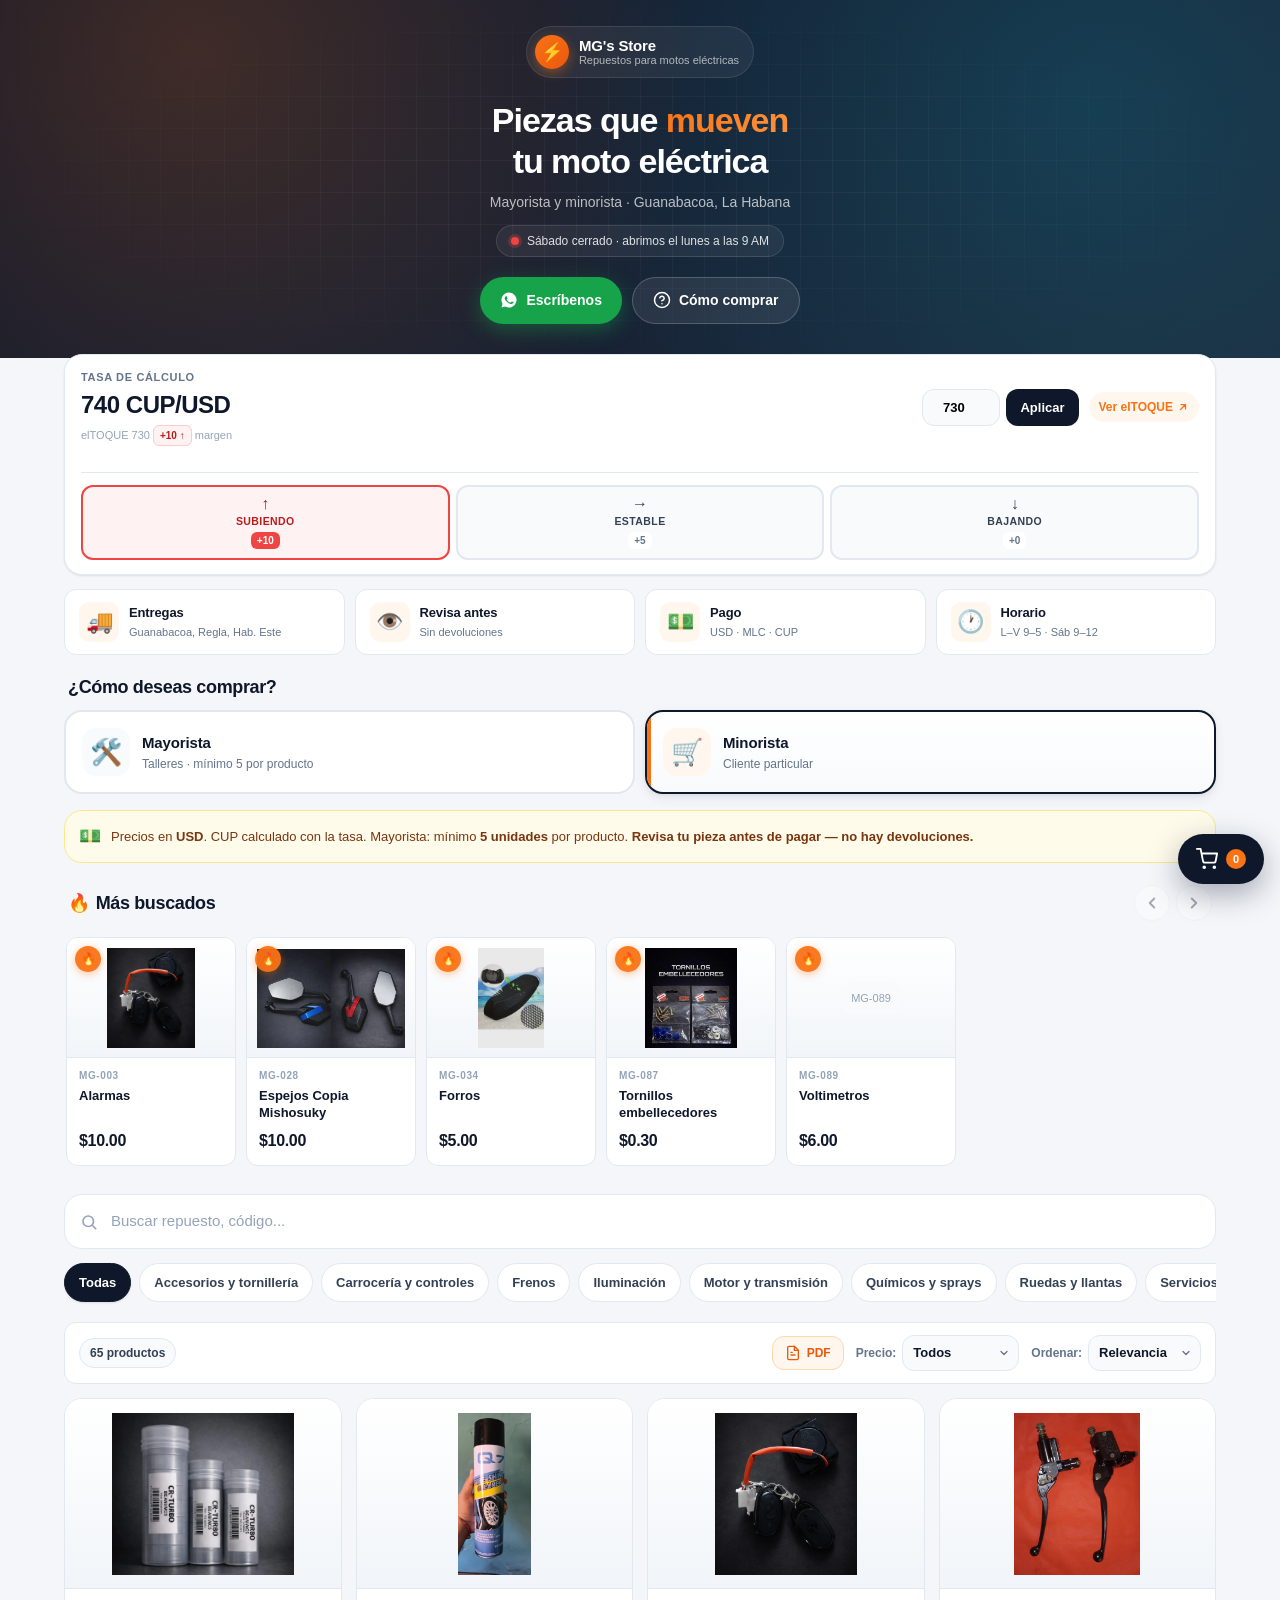
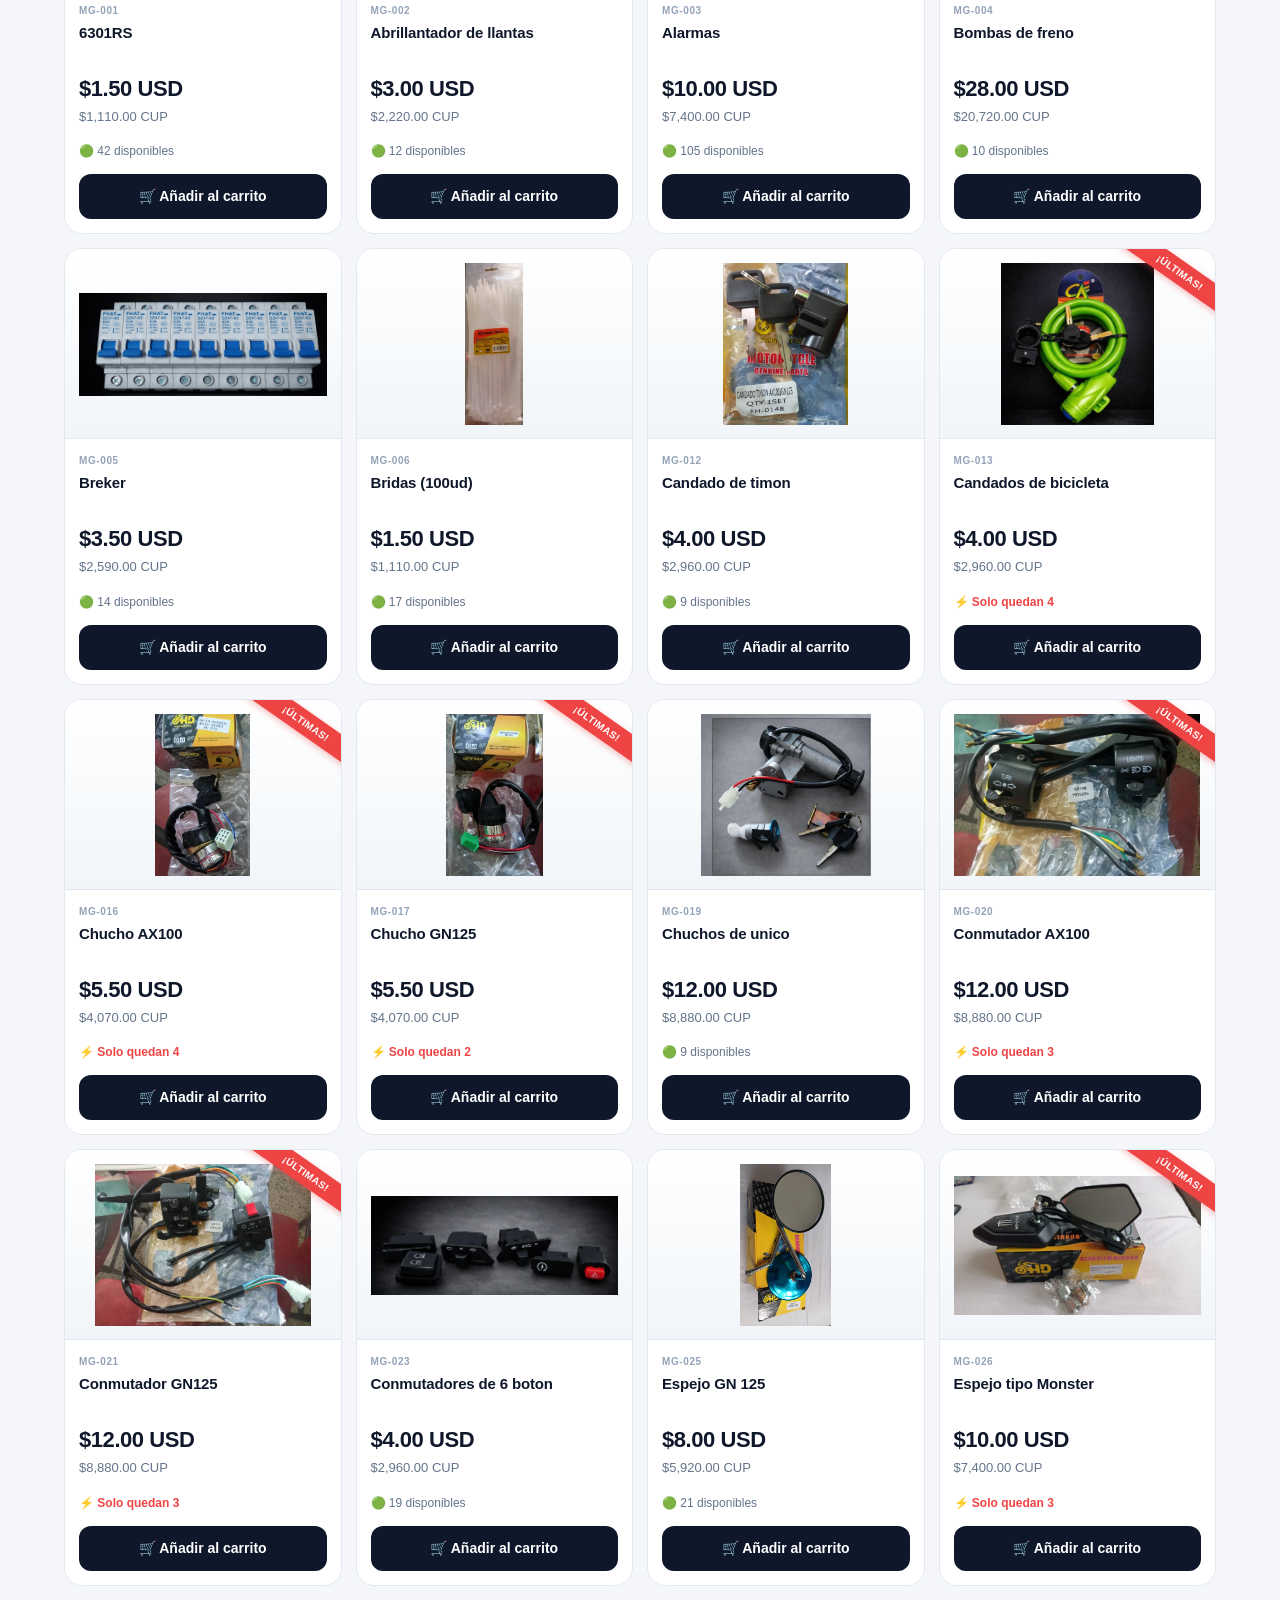
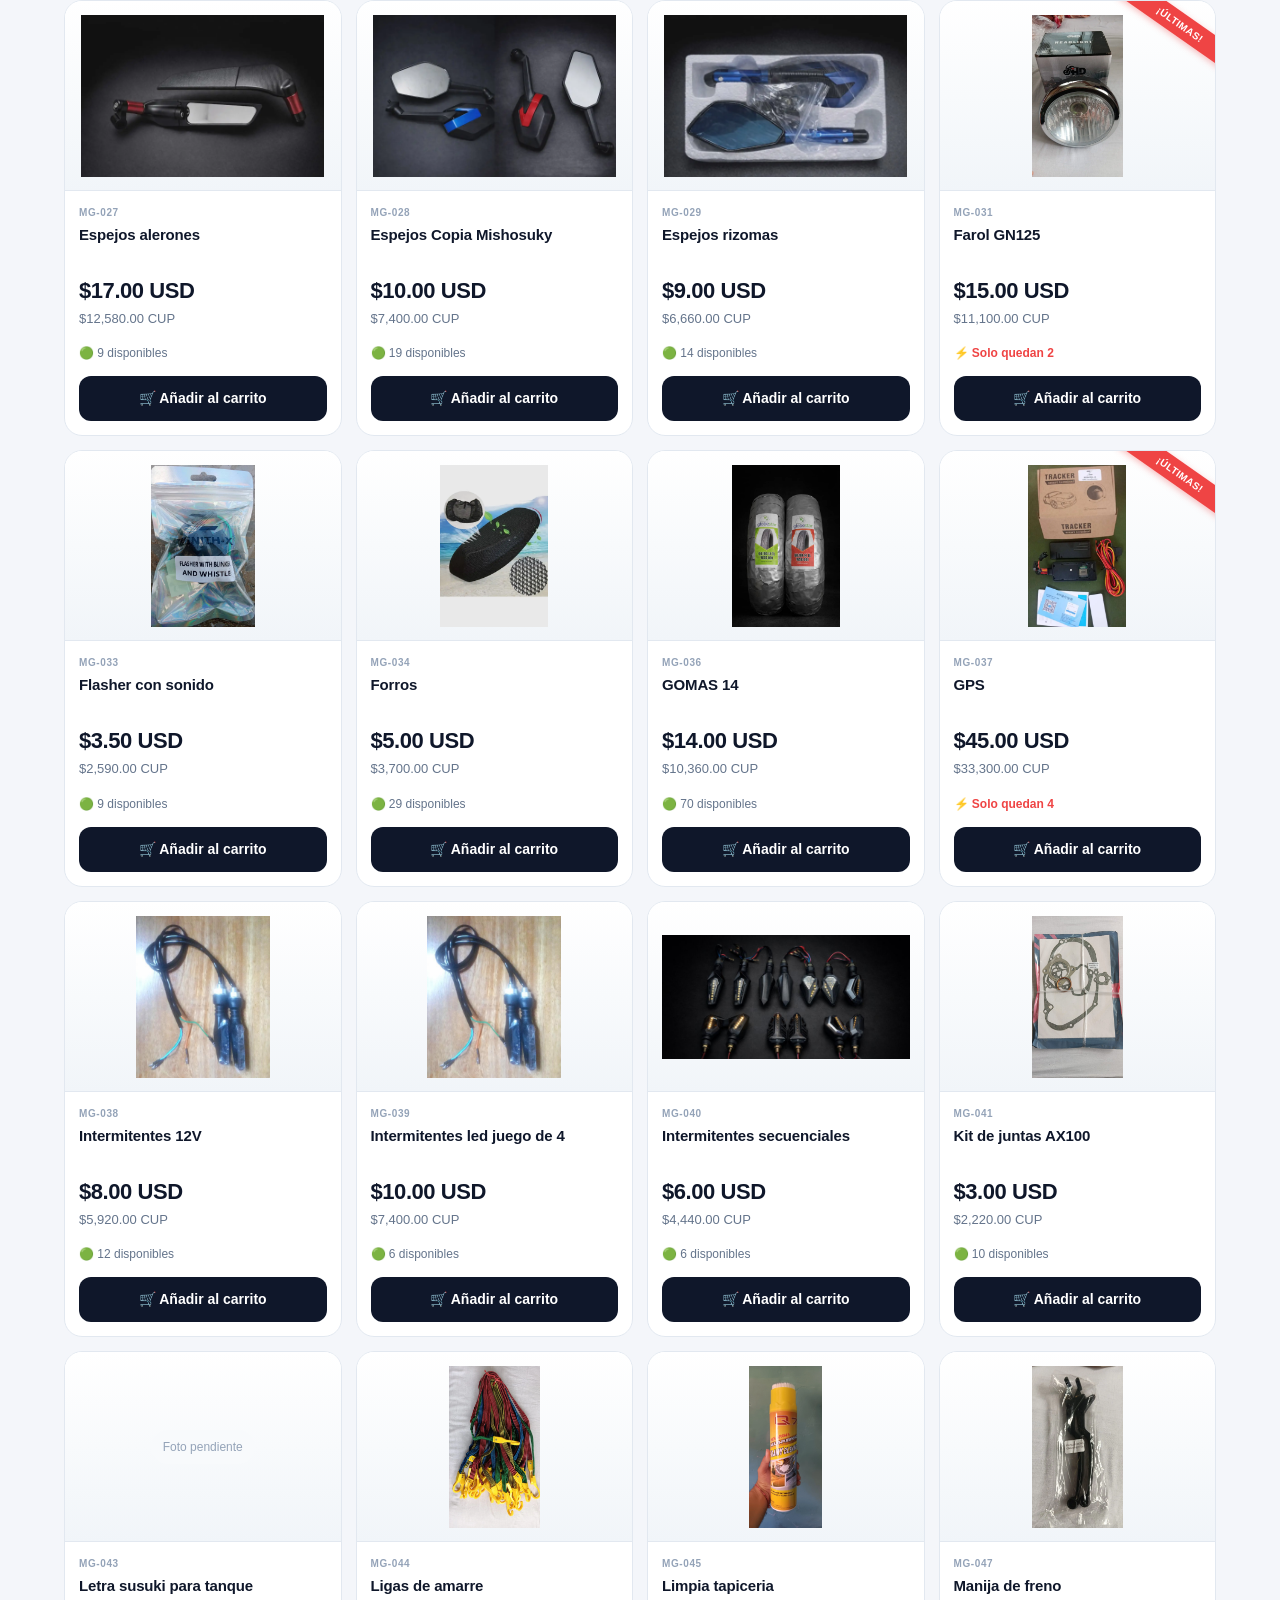
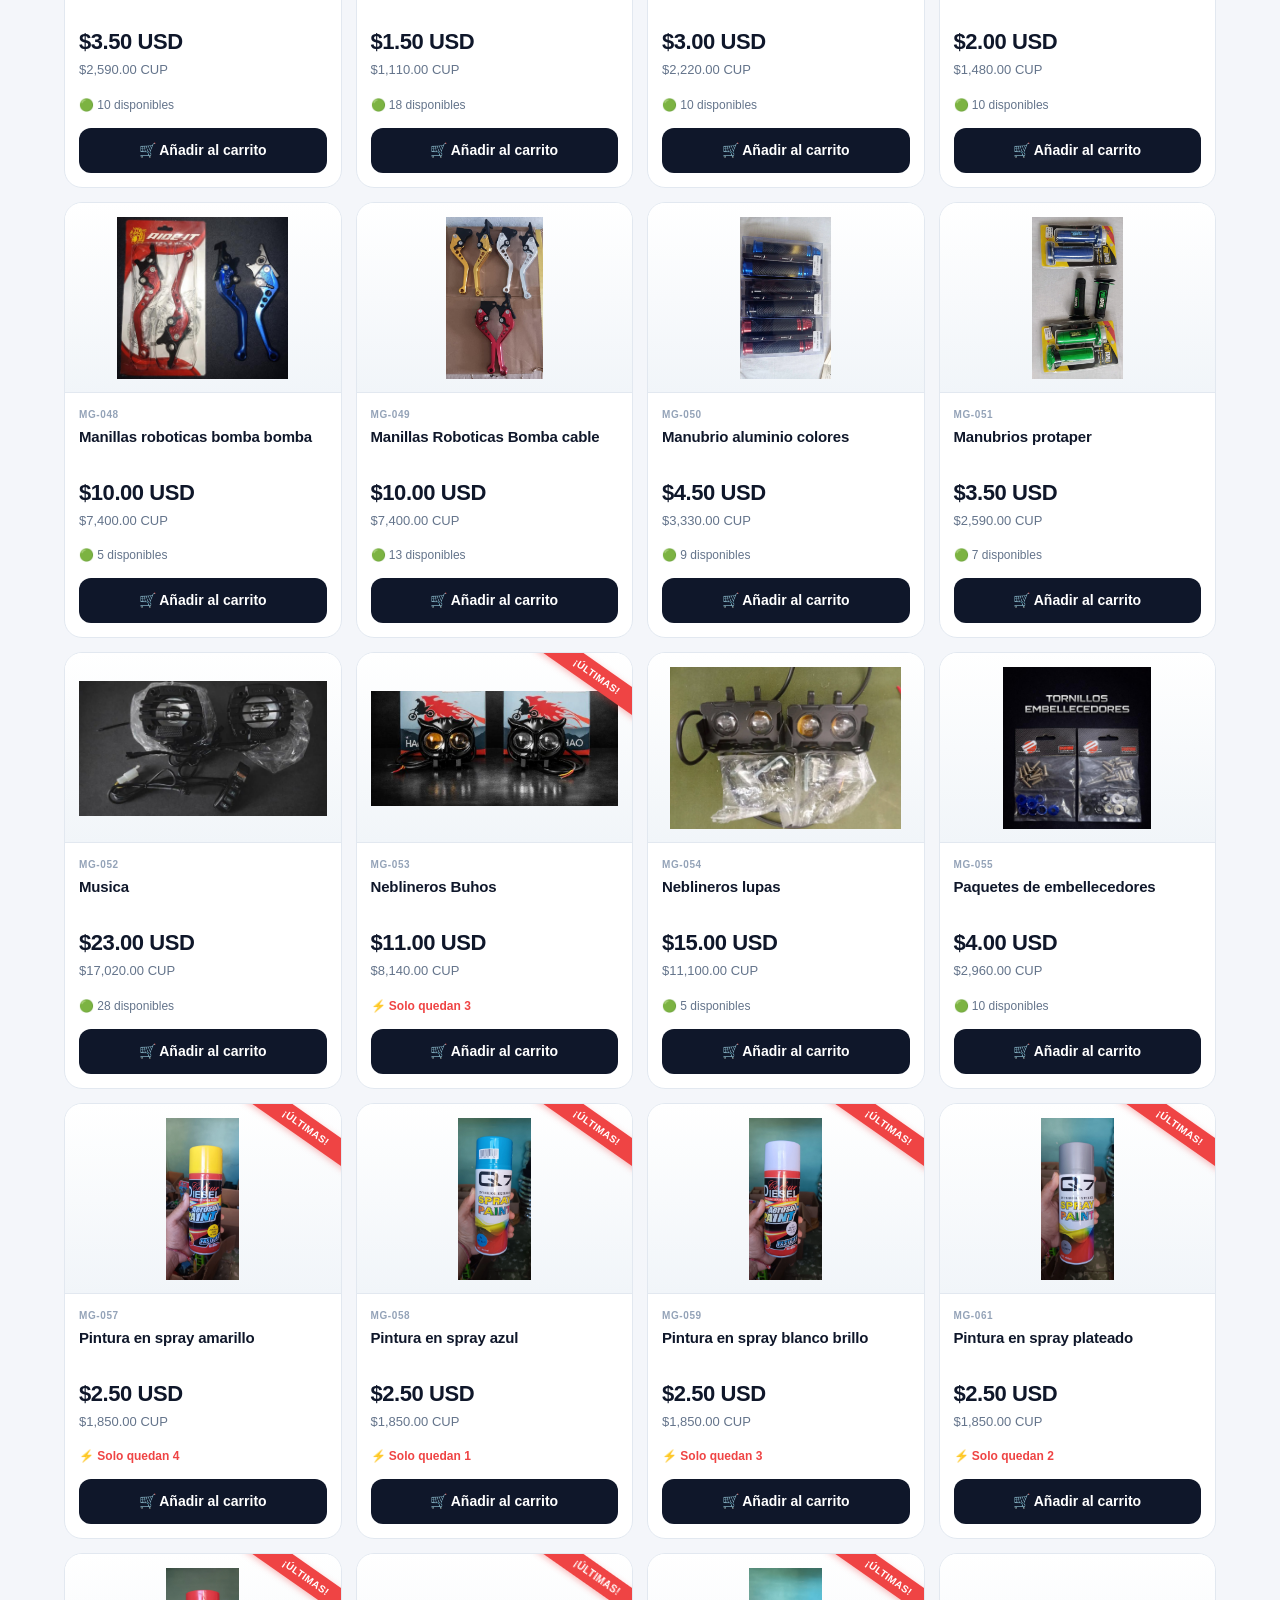
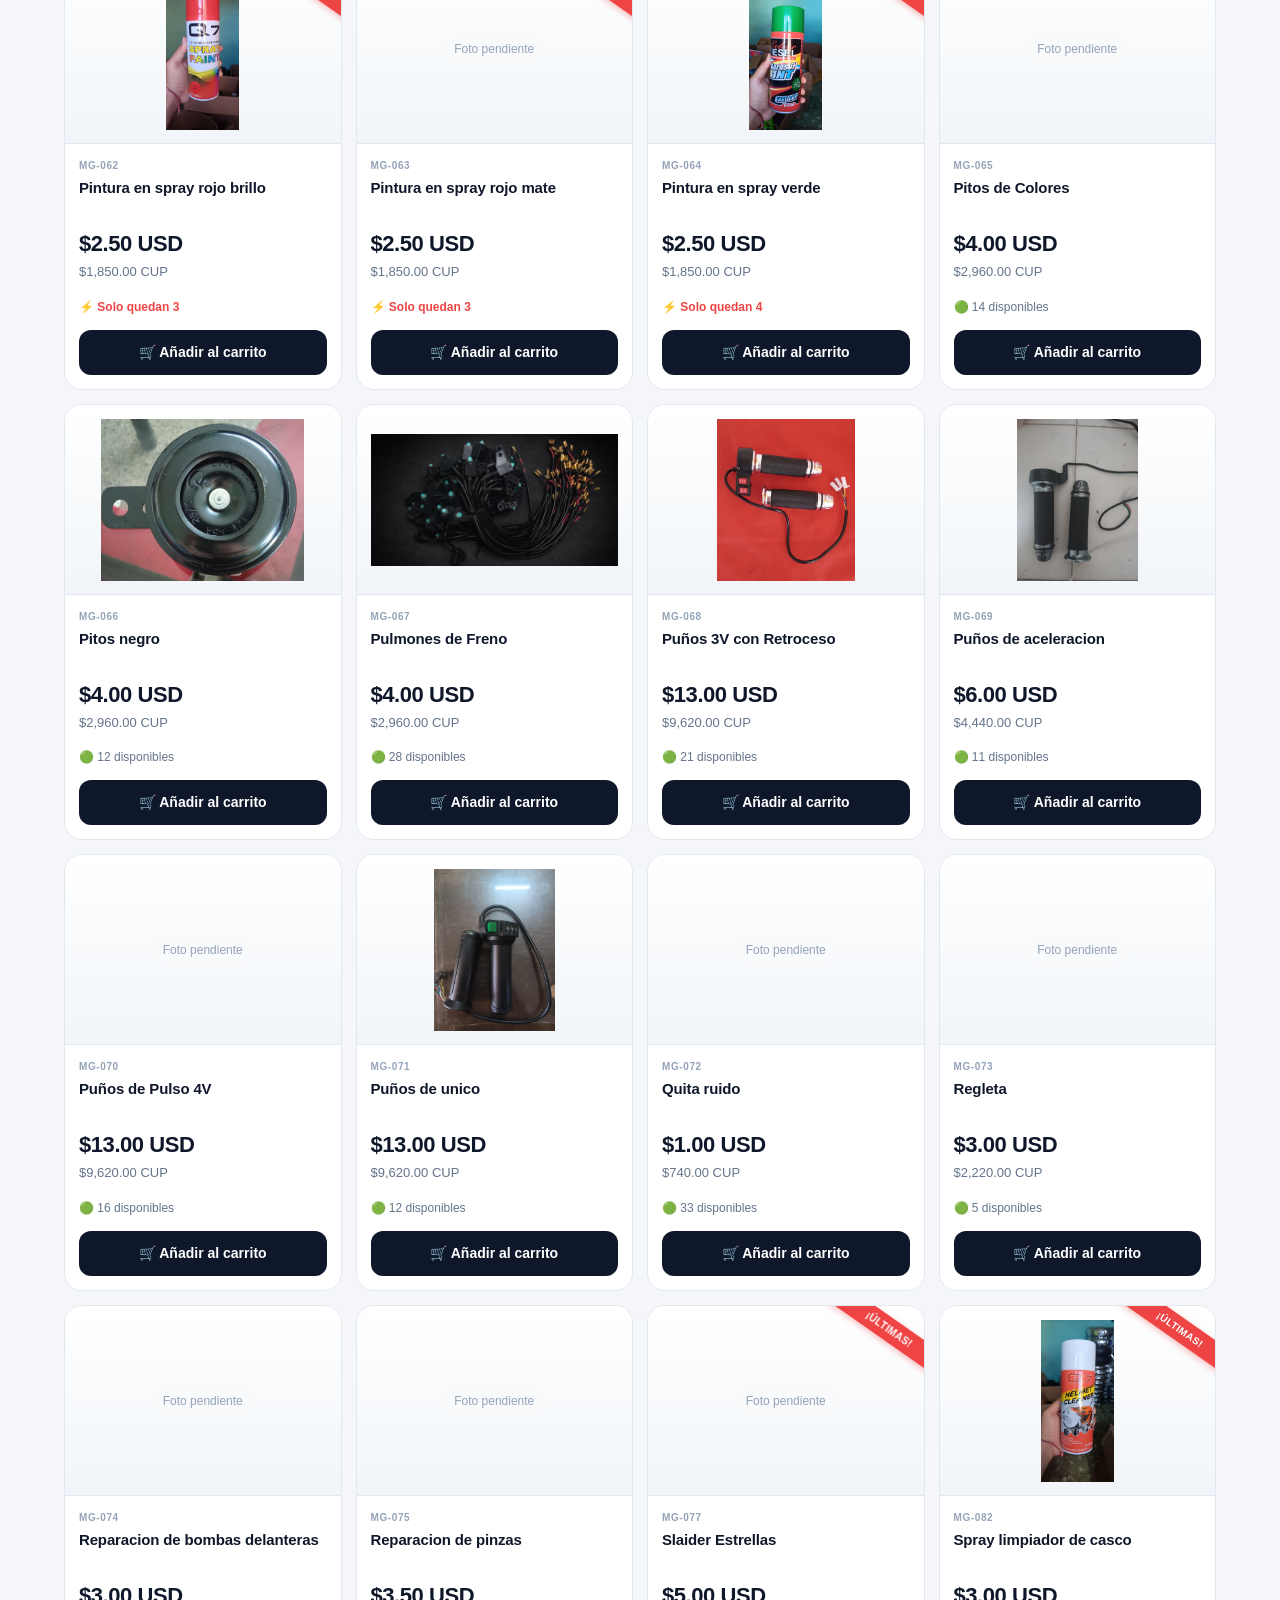
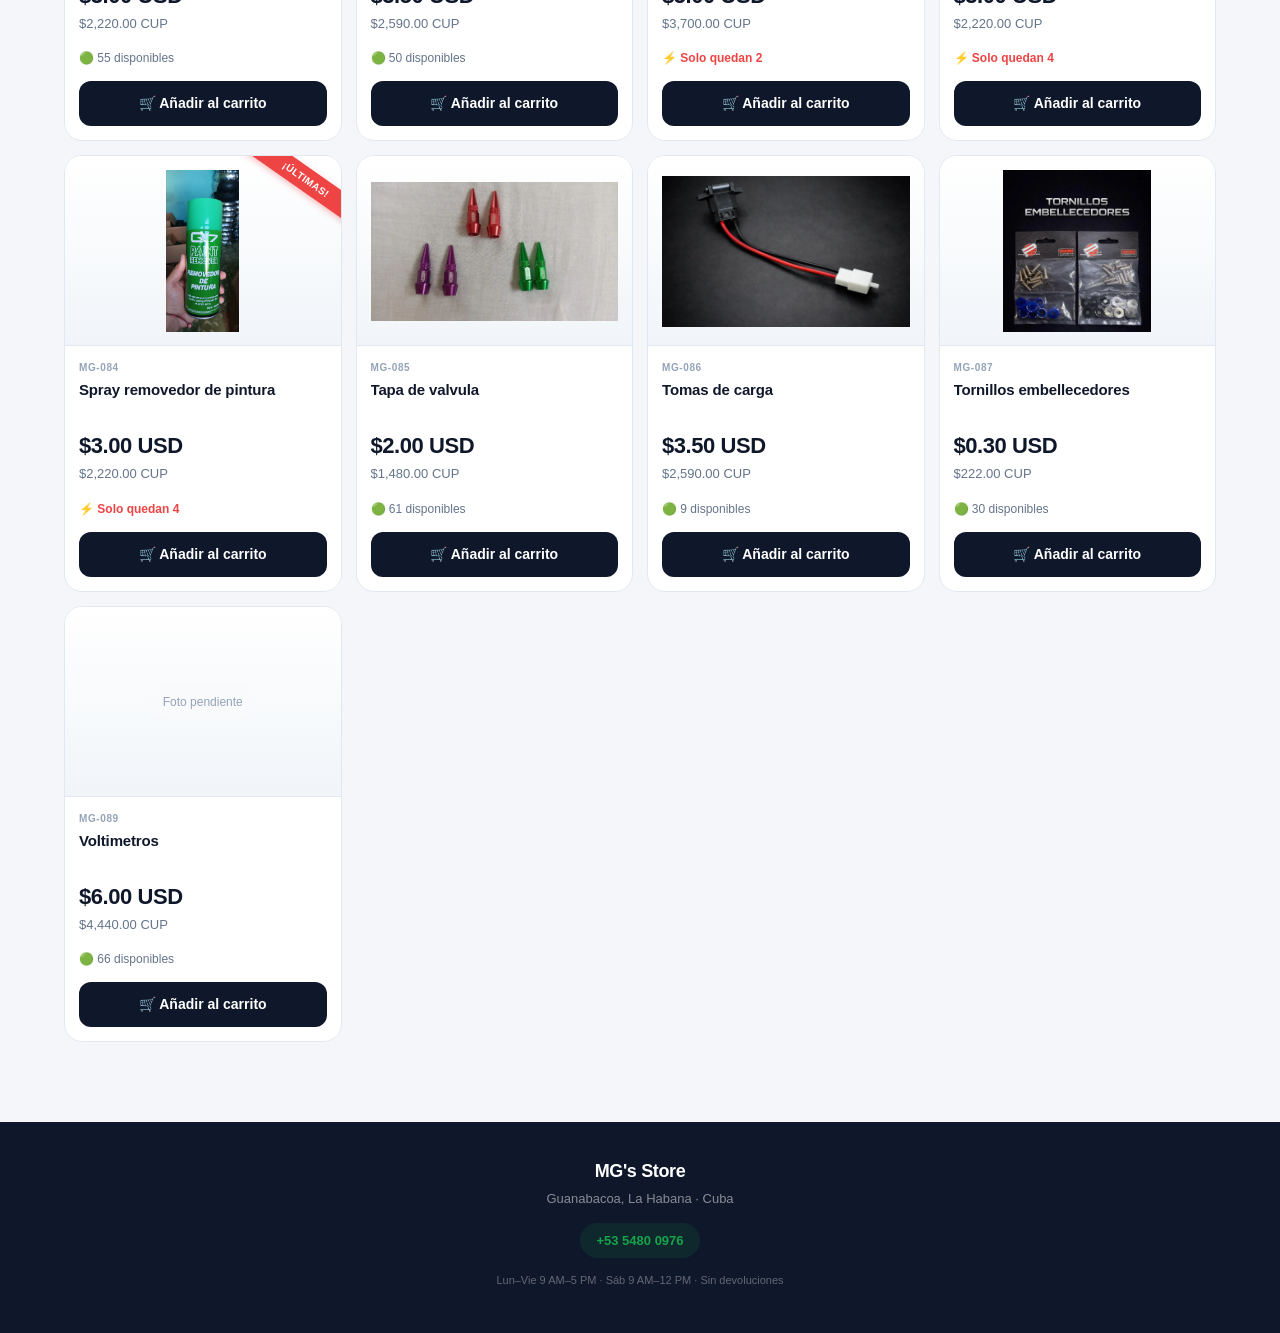
==== commit 4ce99851: "Update index.html" ====
--- a/index.html
+++ b/index.html
@@ -9,10 +9,10 @@
 
 <meta property="og:title" content="MG's Store | Repuestos para motos eléctricas">
 <meta property="og:description" content="Catálogo mayorista y minorista. La Habana, Cuba.">
-<meta property="og:image" content="https://mgstore.marcserd.workers.dev/fotos/og-image.jpg">
+<meta property="og:image" content="https://mgstores.pages.dev/fotos/og-image.jpg">
 <meta property="og:image:width" content="1200">
 <meta property="og:image:height" content="630">
-<meta property="og:url" content="https://mgstore.marcserd.workers.dev/">
+<meta property="og:url" content="https://mgstores.pages.dev/">
 <meta property="og:type" content="website">
 <meta property="og:locale" content="es_CU">
 <meta name="twitter:card" content="summary_large_image">
@@ -365,7 +365,7 @@
         <h3>Preguntas frecuentes</h3>
         <details>
           <summary>¿Cómo calculan el precio en CUP?</summary>
-          <p>Tomamos la tasa del dólar de elTOQUE y le sumamos un margen según la tendencia del mercado: si el dólar sube, +10 CUP; si está estable, +5 CUP; si baja, sin margen. Así protegemos el precio sin especular.</p>
+          <p>Tomamos la tasa del dólar de elTOQUE y le sumamos un margen según la tendencia del mercado: si el dólar sube, +10 CUP; si está estable, +5 CUP; si baja, sin margen.</p>
         </details>
         <details>
           <summary>¿Qué formas de pago aceptan?</summary>
--- a/styles.css
+++ b/styles.css
@@ -1357,3 +1357,127 @@
   ::-webkit-scrollbar-thumb{background:var(--line-2);border-radius:5px;border:2px solid var(--bg)}
   ::-webkit-scrollbar-thumb:hover{background:var(--muted-2)}
 }
+
+/* ---------- TREND PICKER ---------- */
+.trend-picker{
+  display:grid;
+  grid-template-columns:1fr 1fr 1fr;
+  gap:6px;
+  width:100%;
+  margin-top:12px;
+  padding-top:12px;
+  border-top:1px solid var(--line);
+}
+.trend-btn{
+  display:flex;
+  flex-direction:column;
+  align-items:center;
+  gap:2px;
+  padding:9px 6px;
+  background:var(--surface-2);
+  border:2px solid var(--line);
+  border-radius:var(--radius-sm);
+  font-size:11px;
+  font-weight:700;
+  color:var(--ink-2);
+  cursor:pointer;
+  transition:all var(--t);
+  position:relative;
+}
+.trend-btn:hover{
+  border-color:var(--line-2);
+  background:#fff;
+  transform:translateY(-1px);
+}
+.trend-btn .trend-arrow{
+  font-size:16px;
+  line-height:1;
+  font-weight:900;
+}
+.trend-btn .trend-label{
+  font-size:10.5px;
+  text-transform:uppercase;
+  letter-spacing:.04em;
+}
+.trend-btn .trend-margin{
+  font-size:10px;
+  font-weight:800;
+  padding:1px 6px;
+  border-radius:6px;
+  background:var(--surface);
+  color:var(--muted);
+}
+
+/* Estado activo por tendencia */
+.trend-btn.up.active{
+  background:#fef2f2;
+  border-color:#ef4444;
+  color:#b91c1c;
+}
+.trend-btn.up.active .trend-margin{
+  background:#ef4444;
+  color:#fff;
+}
+
+.trend-btn.stable.active{
+  background:#fffbeb;
+  border-color:#f59e0b;
+  color:#92400e;
+}
+.trend-btn.stable.active .trend-margin{
+  background:#f59e0b;
+  color:#fff;
+}
+
+.trend-btn.down.active{
+  background:#ecfdf5;
+  border-color:#16a34a;
+  color:#065f46;
+}
+.trend-btn.down.active .trend-margin{
+  background:#16a34a;
+  color:#fff;
+}
+
+/* Color dinámico del badge de margen */
+.rate-margin{
+  display:inline-block;
+  background:var(--accent-soft);
+  color:var(--accent-2);
+  font-weight:800;
+  font-size:10px;
+  padding:2px 6px;
+  border-radius:6px;
+  border:1px solid #fed7aa;
+  transition:all var(--t);
+}
+.rate-margin.margin-up{
+  background:#fef2f2;
+  color:#b91c1c;
+  border-color:#fecaca;
+}
+.rate-margin.margin-stable{
+  background:#fffbeb;
+  color:#92400e;
+  border-color:#fde68a;
+}
+.rate-margin.margin-down{
+  background:#ecfdf5;
+  color:#065f46;
+  border-color:#a7f3d0;
+}
+
+@media (max-width:640px){
+  .trend-picker{
+    grid-template-columns:1fr 1fr 1fr;
+    gap:5px;
+    margin-top:10px;
+    padding-top:10px;
+  }
+  .trend-btn{
+    padding:7px 4px;
+  }
+  .trend-btn .trend-arrow{font-size:14px}
+  .trend-btn .trend-label{font-size:9.5px}
+  .trend-btn .trend-margin{font-size:9px;padding:1px 4px}
+}
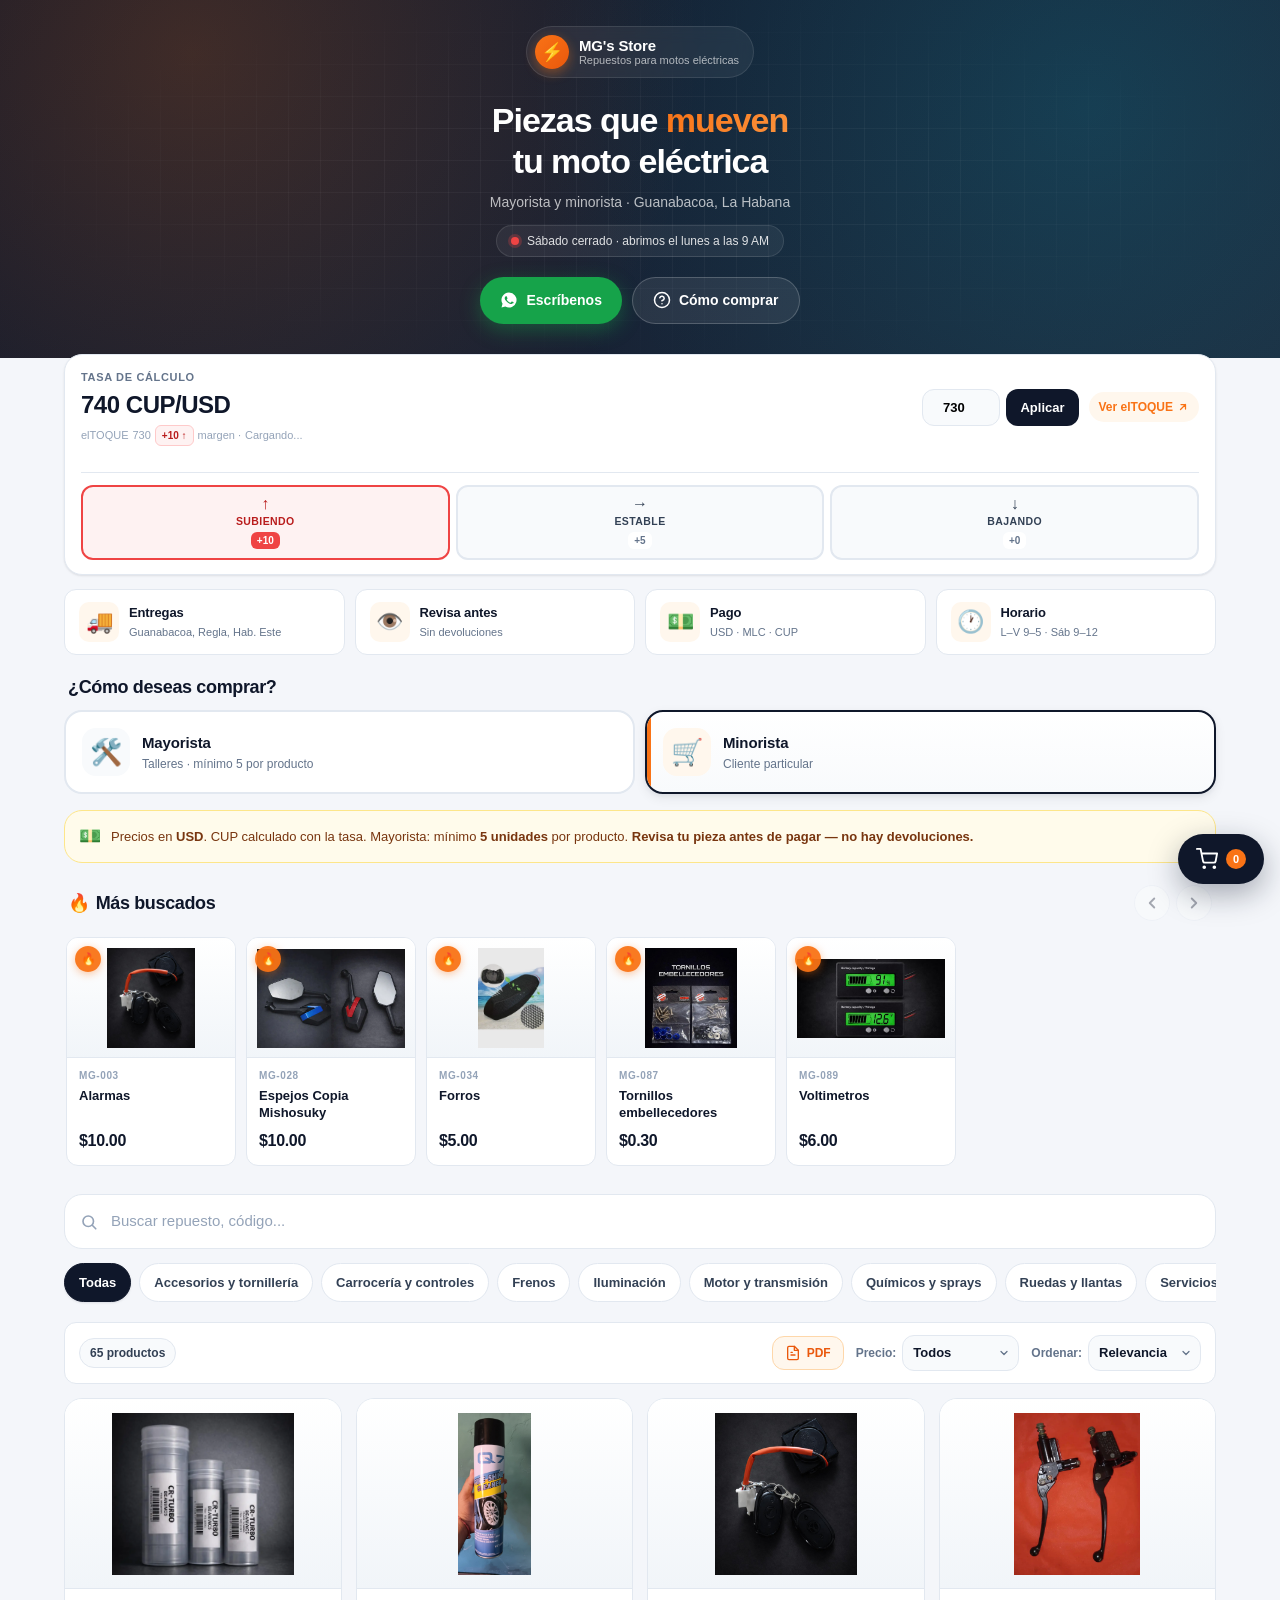
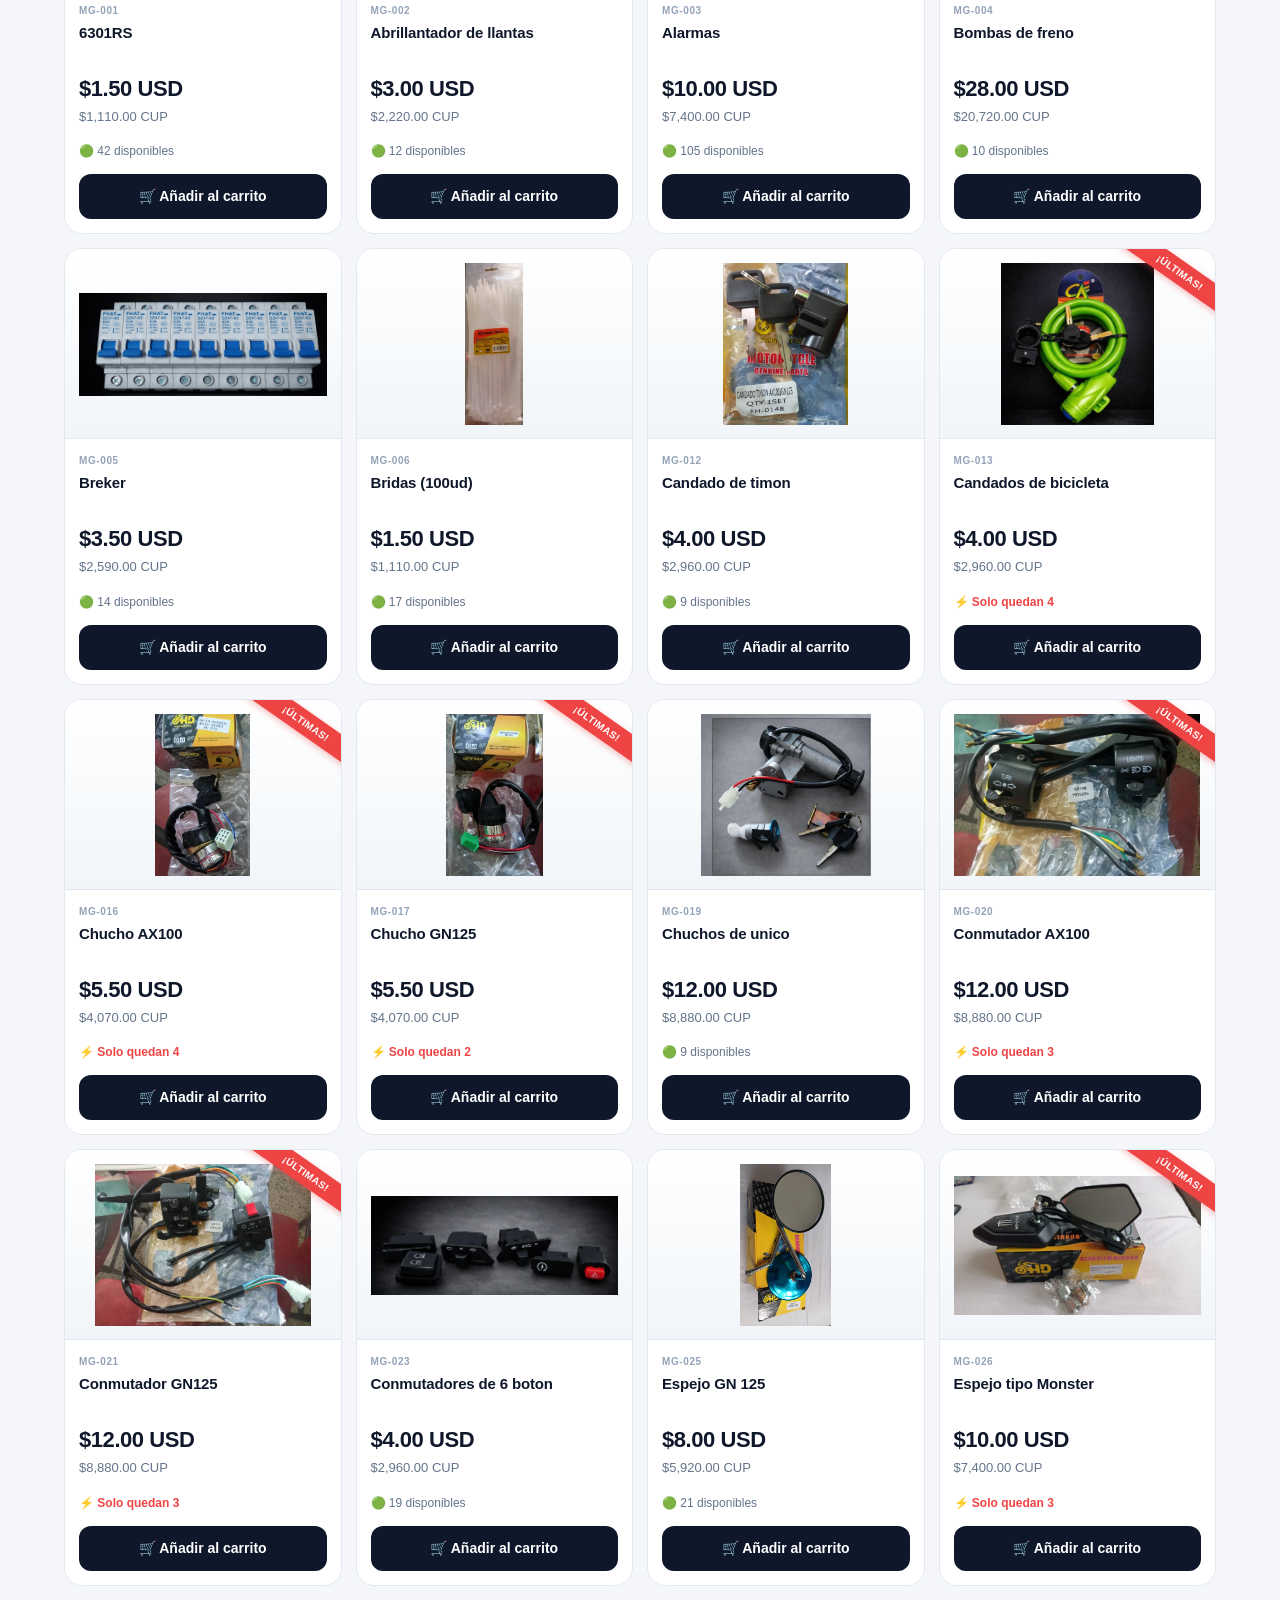
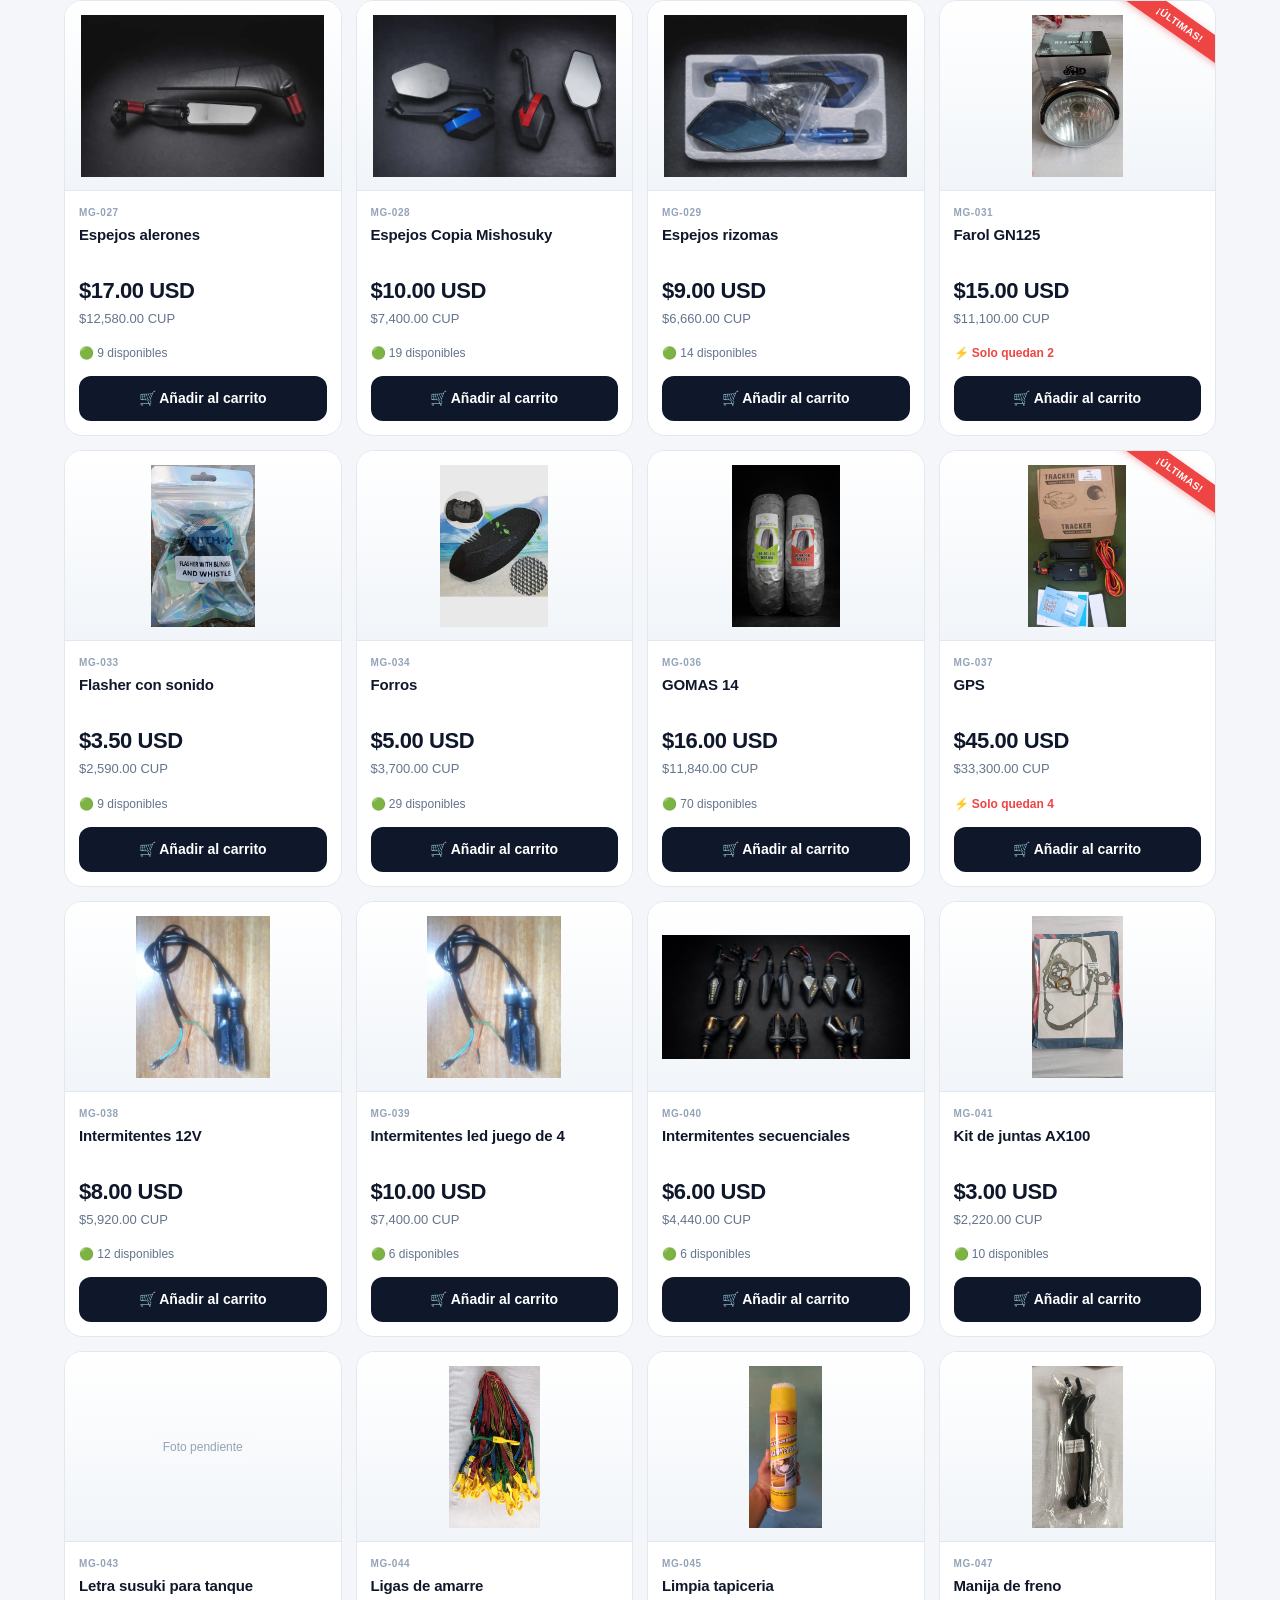
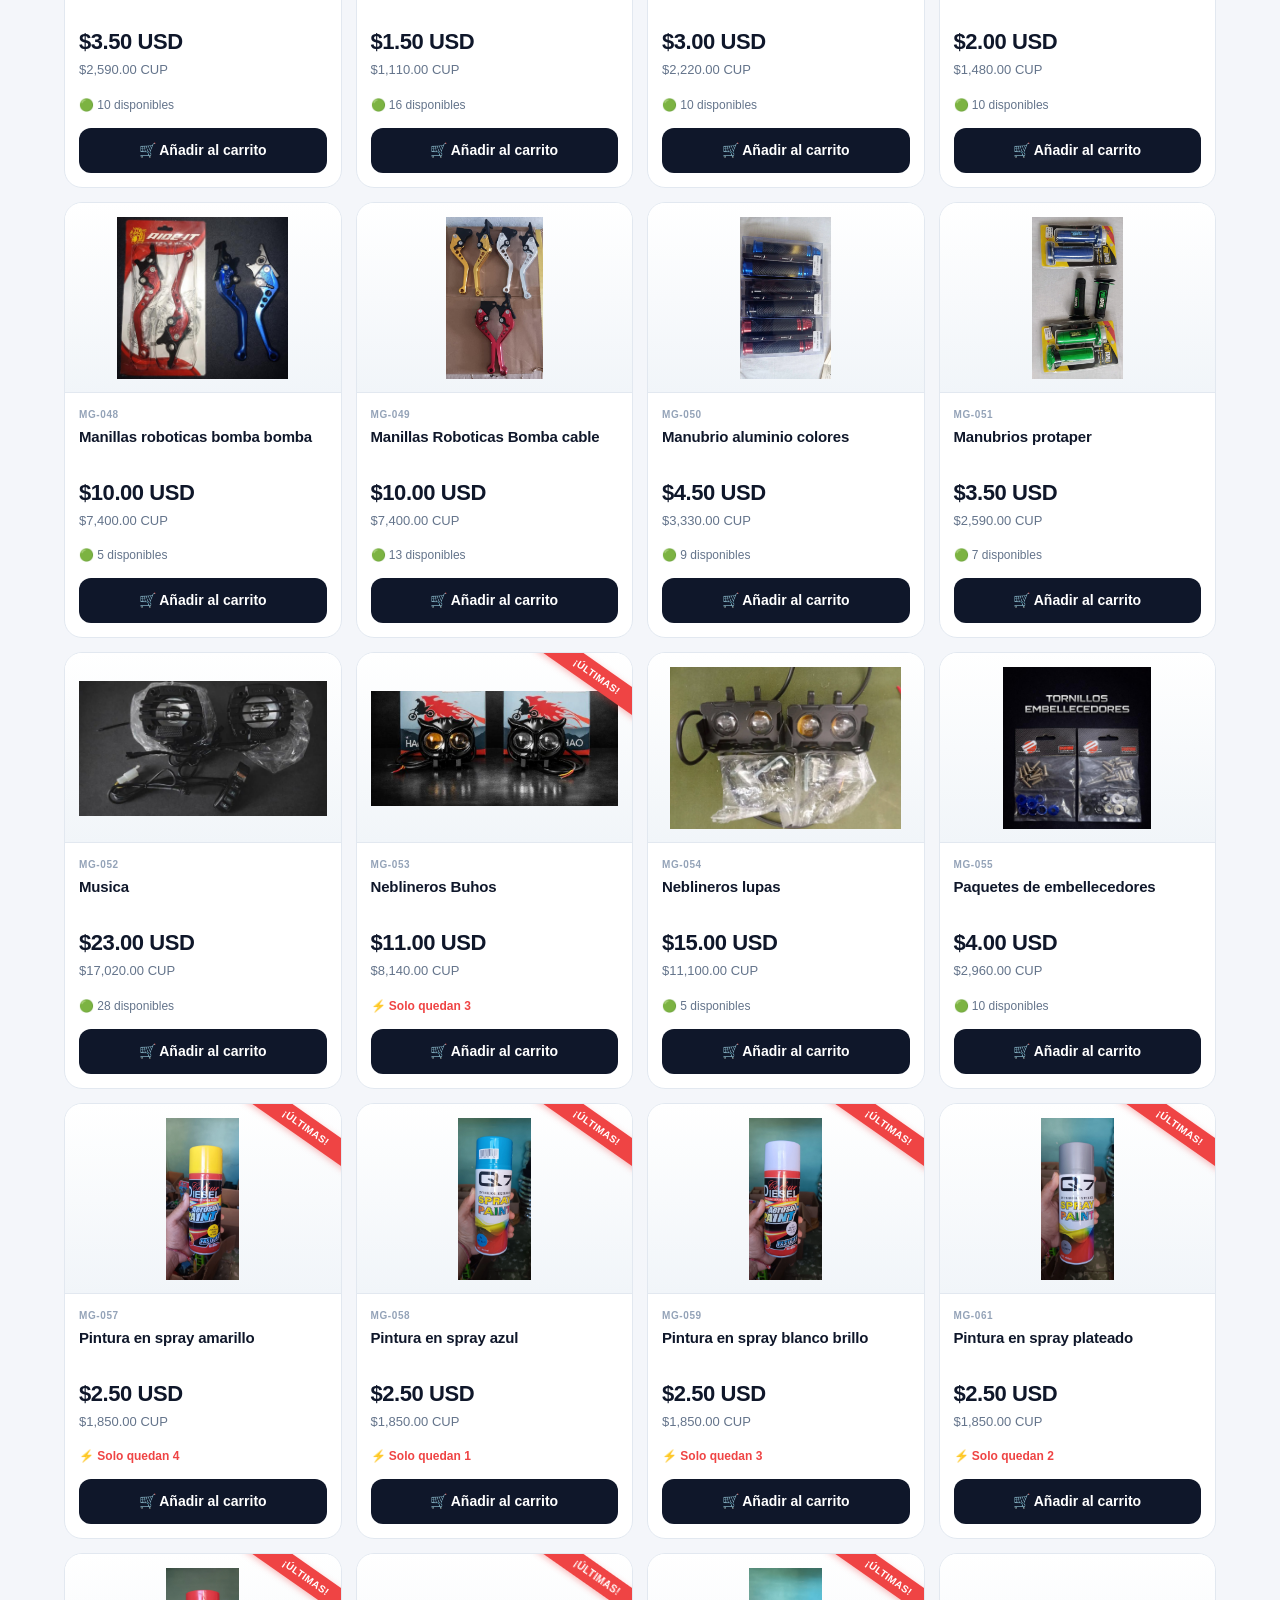
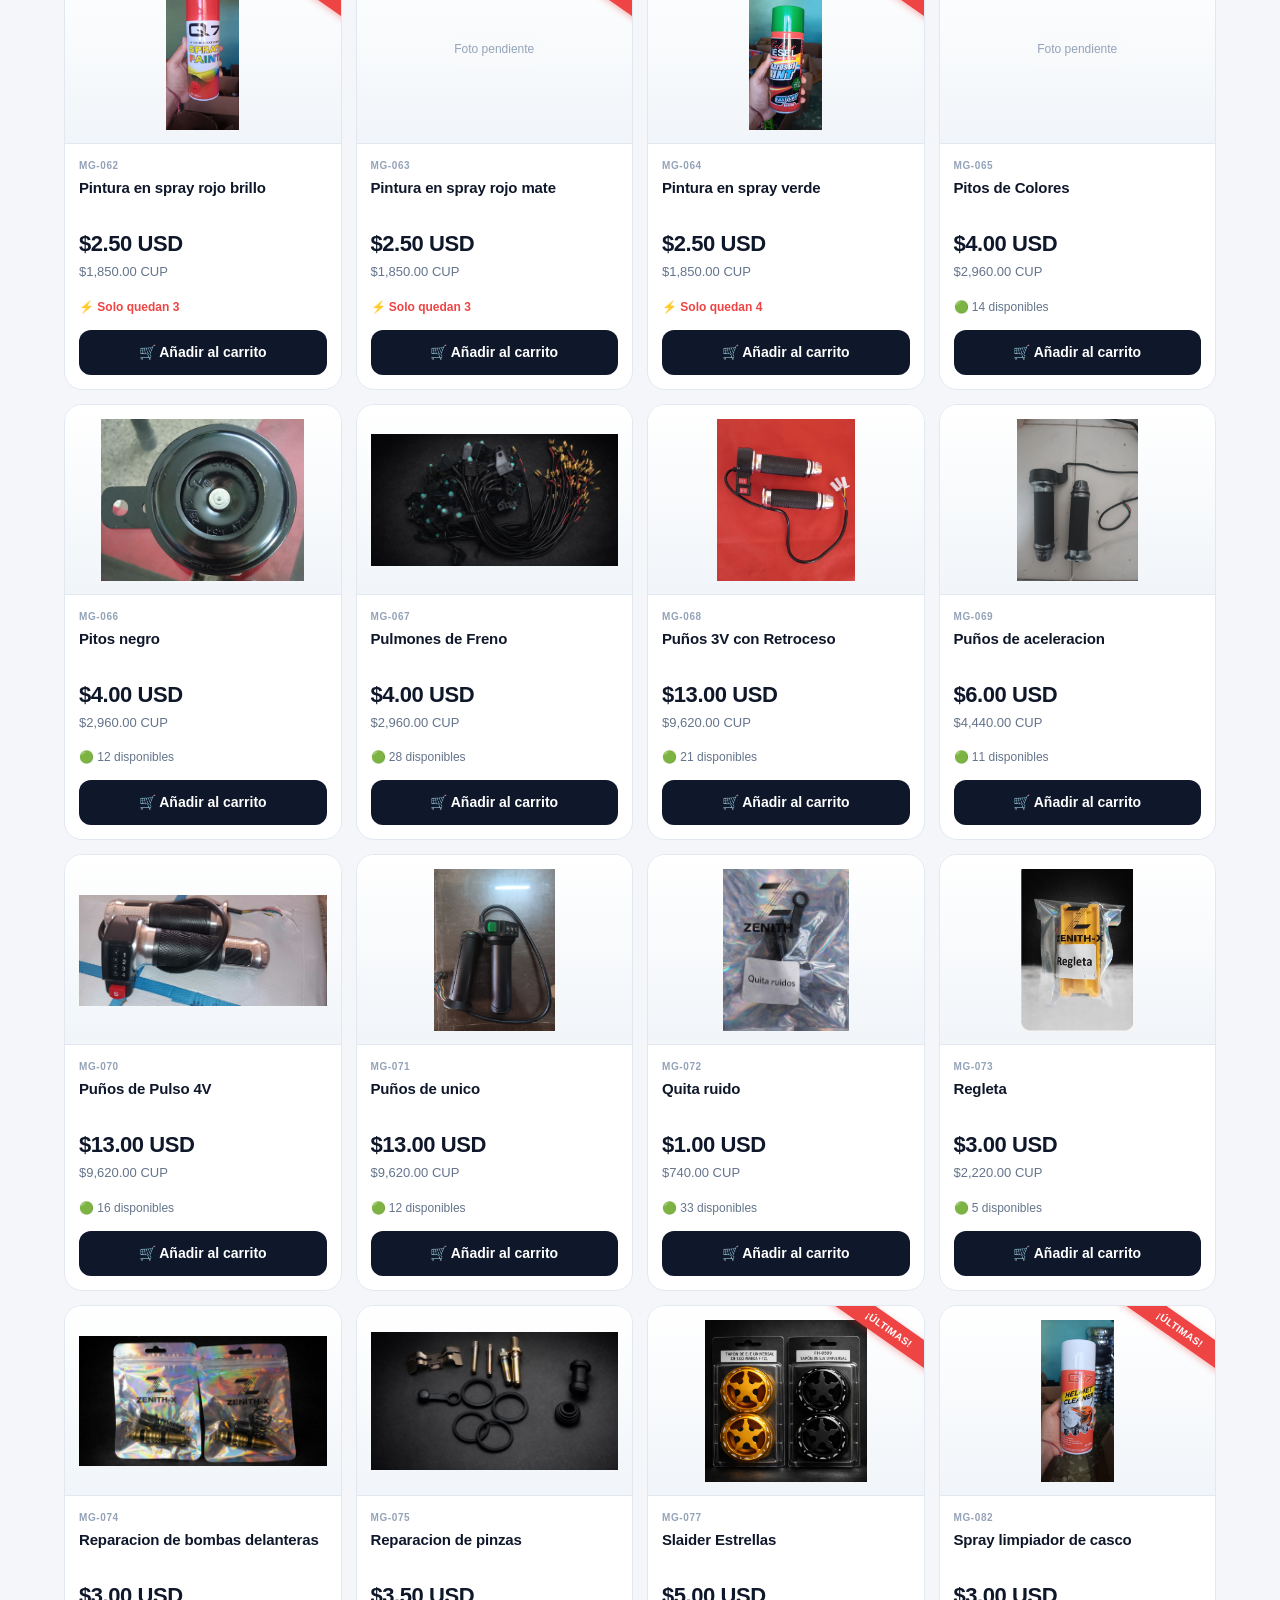
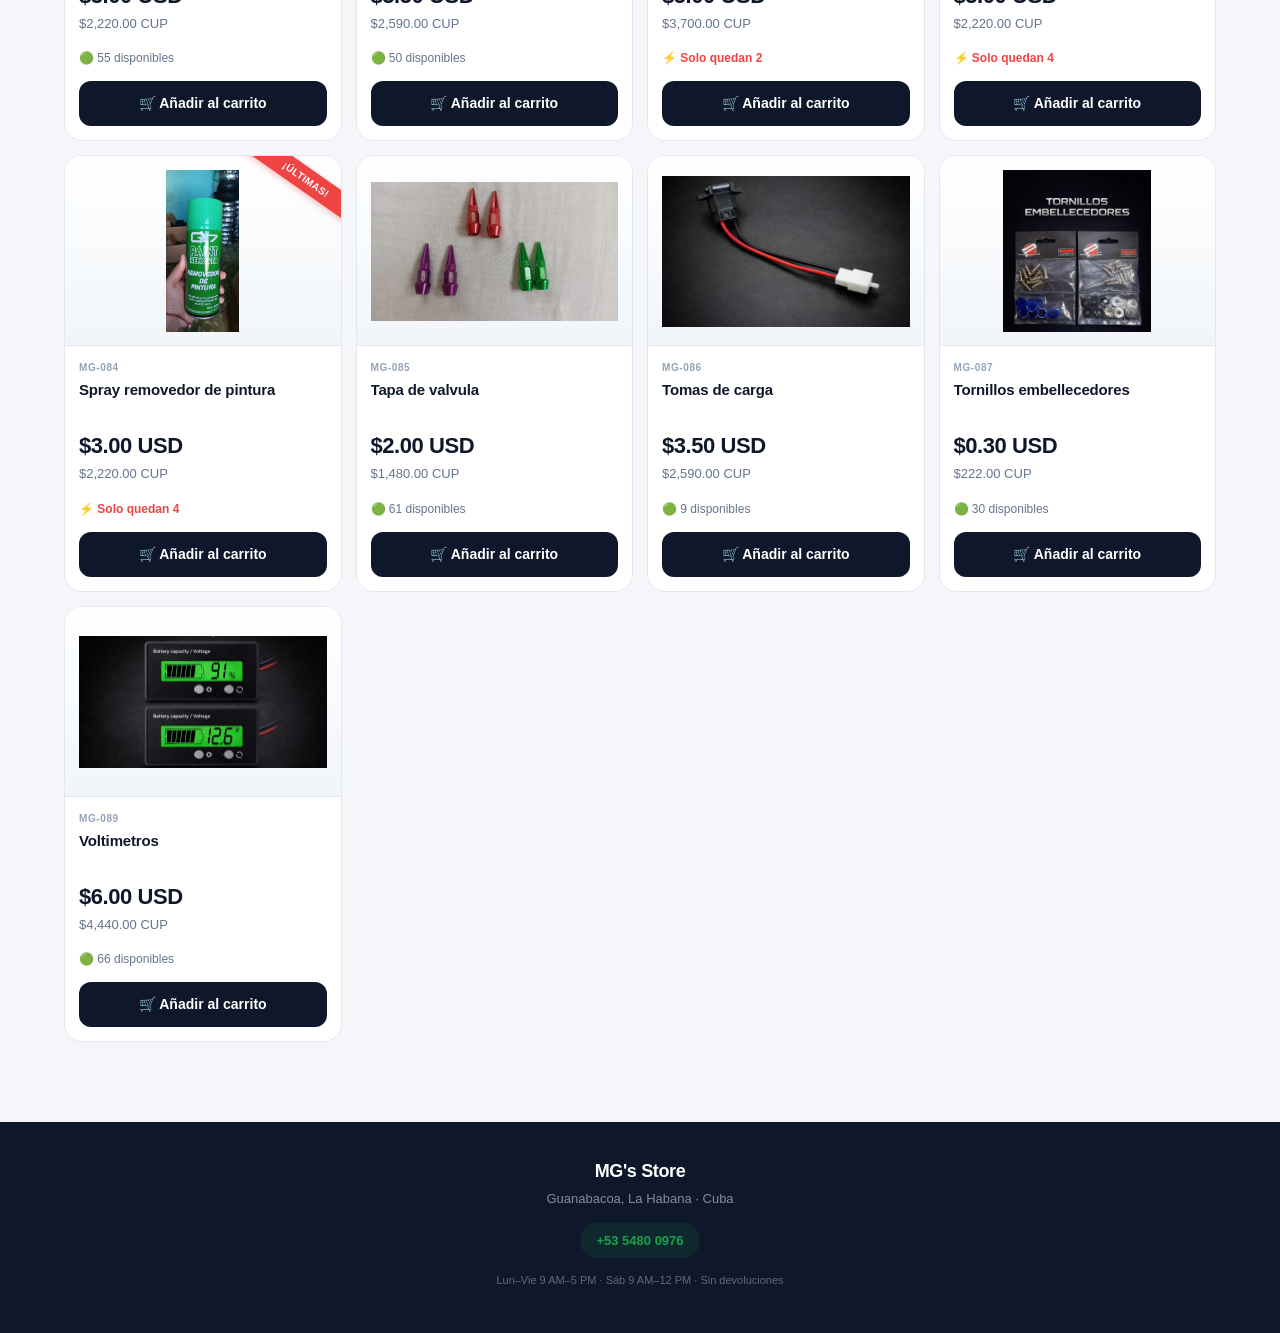
==== commit 73d56bca: "Update index.html" ====
--- a/index.html
+++ b/index.html
@@ -79,7 +79,8 @@
       <span class="rate-note">
         elTOQUE <span id="toqueRate">730</span>
         <span class="rate-margin" id="marginBadge">+10 ↑</span>
-        margen
+        margen ·
+        <span id="rateSource" class="rate-source">Cargando...</span>
       </span>
     </div>
     <div class="rate-actions">
--- a/styles.css
+++ b/styles.css
@@ -239,7 +239,40 @@
   font-variant-numeric:tabular-nums;
   color:var(--ink);
 }
-.rate-note{font-size:11px;color:var(--muted-2)}
+.rate-note{
+  font-size:11px;
+  color:var(--muted-2);
+  display:flex;
+  align-items:center;
+  gap:4px;
+  flex-wrap:wrap;
+}
+.rate-margin{
+  display:inline-block;
+  background:var(--accent-soft);
+  color:var(--accent-2);
+  font-weight:800;
+  font-size:10px;
+  padding:2px 6px;
+  border-radius:6px;
+  border:1px solid #fed7aa;
+  transition:all var(--t);
+}
+.rate-margin.margin-up{
+  background:#fef2f2;
+  color:#b91c1c;
+  border-color:#fecaca;
+}
+.rate-margin.margin-stable{
+  background:#fffbeb;
+  color:#92400e;
+  border-color:#fde68a;
+}
+.rate-margin.margin-down{
+  background:#ecfdf5;
+  color:#065f46;
+  border-color:#a7f3d0;
+}
 .rate-actions{
   display:flex;
   align-items:center;
@@ -288,6 +321,83 @@
 }
 .rate-link:hover{background:#ffedd5}
 
+/* ---------- TREND PICKER ---------- */
+.trend-picker{
+  display:grid;
+  grid-template-columns:1fr 1fr 1fr;
+  gap:6px;
+  width:100%;
+  margin-top:12px;
+  padding-top:12px;
+  border-top:1px solid var(--line);
+}
+.trend-btn{
+  display:flex;
+  flex-direction:column;
+  align-items:center;
+  gap:2px;
+  padding:9px 6px;
+  background:var(--surface-2);
+  border:2px solid var(--line);
+  border-radius:var(--radius-sm);
+  font-size:11px;
+  font-weight:700;
+  color:var(--ink-2);
+  cursor:pointer;
+  transition:all var(--t);
+  position:relative;
+}
+.trend-btn:hover{
+  border-color:var(--line-2);
+  background:#fff;
+  transform:translateY(-1px);
+}
+.trend-btn .trend-arrow{
+  font-size:16px;
+  line-height:1;
+  font-weight:900;
+}
+.trend-btn .trend-label{
+  font-size:10.5px;
+  text-transform:uppercase;
+  letter-spacing:.04em;
+}
+.trend-btn .trend-margin{
+  font-size:10px;
+  font-weight:800;
+  padding:1px 6px;
+  border-radius:6px;
+  background:var(--surface);
+  color:var(--muted);
+}
+.trend-btn.up.active{
+  background:#fef2f2;
+  border-color:#ef4444;
+  color:#b91c1c;
+}
+.trend-btn.up.active .trend-margin{
+  background:#ef4444;
+  color:#fff;
+}
+.trend-btn.stable.active{
+  background:#fffbeb;
+  border-color:#f59e0b;
+  color:#92400e;
+}
+.trend-btn.stable.active .trend-margin{
+  background:#f59e0b;
+  color:#fff;
+}
+.trend-btn.down.active{
+  background:#ecfdf5;
+  border-color:#16a34a;
+  color:#065f46;
+}
+.trend-btn.down.active .trend-margin{
+  background:#16a34a;
+  color:#fff;
+}
+
 /* ---------- TRUST ---------- */
 .trust{
   display:grid;
@@ -423,7 +533,6 @@
   color:var(--ink);
   border-color:var(--line);
 }
-
 .featured-wrap{position:relative}
 .featured-wrap::before,
 .featured-wrap::after{
@@ -447,7 +556,6 @@
 }
 .featured-wrap.has-left::before{opacity:1}
 .featured-wrap.has-right::after{opacity:1}
-
 .featured-grid{
   display:flex;
   gap:10px;
@@ -466,7 +574,6 @@
   border-radius:3px;
 }
 .featured-grid::-webkit-scrollbar-thumb:hover{background:var(--muted-2)}
-
 .featured-card{
   flex:0 0 170px;
   background:var(--surface);
@@ -661,7 +768,7 @@
   box-shadow:0 0 0 3px rgba(15,23,42,.06);
 }
 
-/* ---------- PDF BUTTON ---------- */
+/* ---------- PDF ---------- */
 .pdf-wrap{position:relative}
 .pdf-btn{
   display:inline-flex;
@@ -687,7 +794,6 @@
 }
 .pdf-btn:active{transform:translateY(0)}
 .pdf-btn svg{flex-shrink:0}
-
 .pdf-menu{
   position:absolute;
   top:calc(100% + 8px);
@@ -749,7 +855,6 @@
   from{opacity:0;transform:translateY(6px)}
   to{opacity:1;transform:translateY(0)}
 }
-
 .card-ribbon{
   position:absolute;
   top:12px;
@@ -765,7 +870,6 @@
   z-index:2;
   box-shadow:0 2px 6px rgba(239,68,68,.35);
 }
-
 .pic{
   height:190px;
   background:linear-gradient(180deg,#fff 0%,#f1f5f9 100%);
@@ -797,7 +901,6 @@
   border-radius:var(--radius-pill);
   text-align:center;
 }
-
 .body{padding:14px;display:flex;flex-direction:column;flex:1;gap:2px}
 .code{
   font-size:10px;
@@ -830,7 +933,6 @@
   font-variant-numeric:tabular-nums;
   margin-bottom:4px;
 }
-
 .badge{
   display:inline-block;
   background:var(--accent-soft);
@@ -844,9 +946,6 @@
   width:max-content;
   border:1px solid #fed7aa;
 }
-.badge.hot{background:#fef2f2;color:#b91c1c;border-color:#fecaca}
-.badge.deal{background:#ecfdf5;color:#047857;border-color:#a7f3d0}
-
 .stock{
   font-size:12px;
   color:var(--muted);
@@ -856,7 +955,6 @@
   gap:4px;
 }
 .stock.low{color:var(--danger);font-weight:700}
-
 .add{
   margin-top:auto;
   padding:12px 14px;
@@ -880,7 +978,6 @@
   cursor:not-allowed;
   transform:none;
 }
-
 .empty{
   text-align:center;
   padding:40px 20px;
@@ -968,7 +1065,6 @@
   animation:overlayIn .2s ease both;
 }
 @keyframes overlayIn{from{opacity:0}to{opacity:1}}
-
 .cart-modal{
   width:min(560px,100%);
   max-height:90vh;
@@ -984,7 +1080,6 @@
   from{opacity:0;transform:translateY(24px)}
   to{opacity:1;transform:translateY(0)}
 }
-
 .cart-close{
   position:absolute;
   top:14px;right:14px;
@@ -996,7 +1091,6 @@
   transition:background var(--t), color var(--t), transform var(--t);
 }
 .cart-close:hover{background:#fee2e2;color:var(--danger);transform:rotate(90deg)}
-
 .carthead{
   display:flex;
   justify-content:space-between;
@@ -1013,7 +1107,6 @@
   gap:8px;
 }
 .small{font-size:12px;color:var(--muted);font-weight:500}
-
 .cart-lines{
   display:flex;
   flex-direction:column;
@@ -1029,7 +1122,6 @@
 }
 .cart-empty-icon{font-size:38px;margin-bottom:8px;opacity:.5}
 .cart-empty p{margin:0;font-size:13px}
-
 .line{
   display:grid;
   grid-template-columns:1fr auto auto;
@@ -1063,7 +1155,6 @@
   border-color:var(--ink);
 }
 .qty button:active{transform:scale(.94)}
-
 .cart-total{
   background:var(--surface-2);
   border-radius:var(--radius-sm);
@@ -1086,7 +1177,6 @@
 }
 .total-row.small{font-size:13px;font-weight:600;color:var(--muted);margin-top:4px}
 .total-row.tiny{font-size:11.5px;font-weight:500;color:var(--muted-2);margin-top:6px}
-
 .wa{
   width:100%;
   margin-top:14px;
@@ -1105,7 +1195,6 @@
 }
 .wa:hover{background:var(--green-2);transform:translateY(-1px)}
 .wa:active{transform:translateY(0)}
-
 .copy-btn{
   width:100%;
   margin-top:8px;
@@ -1132,7 +1221,6 @@
   color:#fff;
   border-color:var(--green);
 }
-
 .clear{
   width:100%;
   margin-top:8px;
@@ -1289,6 +1377,17 @@
   .rate{margin-top:-18px;padding:12px 14px}
   .rate-info strong{font-size:20px}
   .rate-actions{width:100%;justify-content:space-between}
+
+  .trend-picker{
+    grid-template-columns:1fr 1fr 1fr;
+    gap:5px;
+    margin-top:10px;
+    padding-top:10px;
+  }
+  .trend-btn{padding:7px 4px}
+  .trend-btn .trend-arrow{font-size:14px}
+  .trend-btn .trend-label{font-size:9.5px}
+  .trend-btn .trend-margin{font-size:9px;padding:1px 4px}
 
   .trust{grid-template-columns:repeat(2,1fr);gap:8px}
   .trust-item{padding:10px}
@@ -1357,127 +1456,3 @@
   ::-webkit-scrollbar-thumb{background:var(--line-2);border-radius:5px;border:2px solid var(--bg)}
   ::-webkit-scrollbar-thumb:hover{background:var(--muted-2)}
 }
-
-/* ---------- TREND PICKER ---------- */
-.trend-picker{
-  display:grid;
-  grid-template-columns:1fr 1fr 1fr;
-  gap:6px;
-  width:100%;
-  margin-top:12px;
-  padding-top:12px;
-  border-top:1px solid var(--line);
-}
-.trend-btn{
-  display:flex;
-  flex-direction:column;
-  align-items:center;
-  gap:2px;
-  padding:9px 6px;
-  background:var(--surface-2);
-  border:2px solid var(--line);
-  border-radius:var(--radius-sm);
-  font-size:11px;
-  font-weight:700;
-  color:var(--ink-2);
-  cursor:pointer;
-  transition:all var(--t);
-  position:relative;
-}
-.trend-btn:hover{
-  border-color:var(--line-2);
-  background:#fff;
-  transform:translateY(-1px);
-}
-.trend-btn .trend-arrow{
-  font-size:16px;
-  line-height:1;
-  font-weight:900;
-}
-.trend-btn .trend-label{
-  font-size:10.5px;
-  text-transform:uppercase;
-  letter-spacing:.04em;
-}
-.trend-btn .trend-margin{
-  font-size:10px;
-  font-weight:800;
-  padding:1px 6px;
-  border-radius:6px;
-  background:var(--surface);
-  color:var(--muted);
-}
-
-/* Estado activo por tendencia */
-.trend-btn.up.active{
-  background:#fef2f2;
-  border-color:#ef4444;
-  color:#b91c1c;
-}
-.trend-btn.up.active .trend-margin{
-  background:#ef4444;
-  color:#fff;
-}
-
-.trend-btn.stable.active{
-  background:#fffbeb;
-  border-color:#f59e0b;
-  color:#92400e;
-}
-.trend-btn.stable.active .trend-margin{
-  background:#f59e0b;
-  color:#fff;
-}
-
-.trend-btn.down.active{
-  background:#ecfdf5;
-  border-color:#16a34a;
-  color:#065f46;
-}
-.trend-btn.down.active .trend-margin{
-  background:#16a34a;
-  color:#fff;
-}
-
-/* Color dinámico del badge de margen */
-.rate-margin{
-  display:inline-block;
-  background:var(--accent-soft);
-  color:var(--accent-2);
-  font-weight:800;
-  font-size:10px;
-  padding:2px 6px;
-  border-radius:6px;
-  border:1px solid #fed7aa;
-  transition:all var(--t);
-}
-.rate-margin.margin-up{
-  background:#fef2f2;
-  color:#b91c1c;
-  border-color:#fecaca;
-}
-.rate-margin.margin-stable{
-  background:#fffbeb;
-  color:#92400e;
-  border-color:#fde68a;
-}
-.rate-margin.margin-down{
-  background:#ecfdf5;
-  color:#065f46;
-  border-color:#a7f3d0;
-}
-
-@media (max-width:640px){
-  .trend-picker{
-    grid-template-columns:1fr 1fr 1fr;
-    gap:5px;
-    margin-top:10px;
-    padding-top:10px;
-  }
-  .trend-btn{
-    padding:7px 4px;
-  }
-  .trend-btn .trend-arrow{font-size:14px}
-  .trend-btn .trend-label{font-size:9.5px}
-  .trend-btn .trend-margin{font-size:9px;padding:1px 4px}
-}
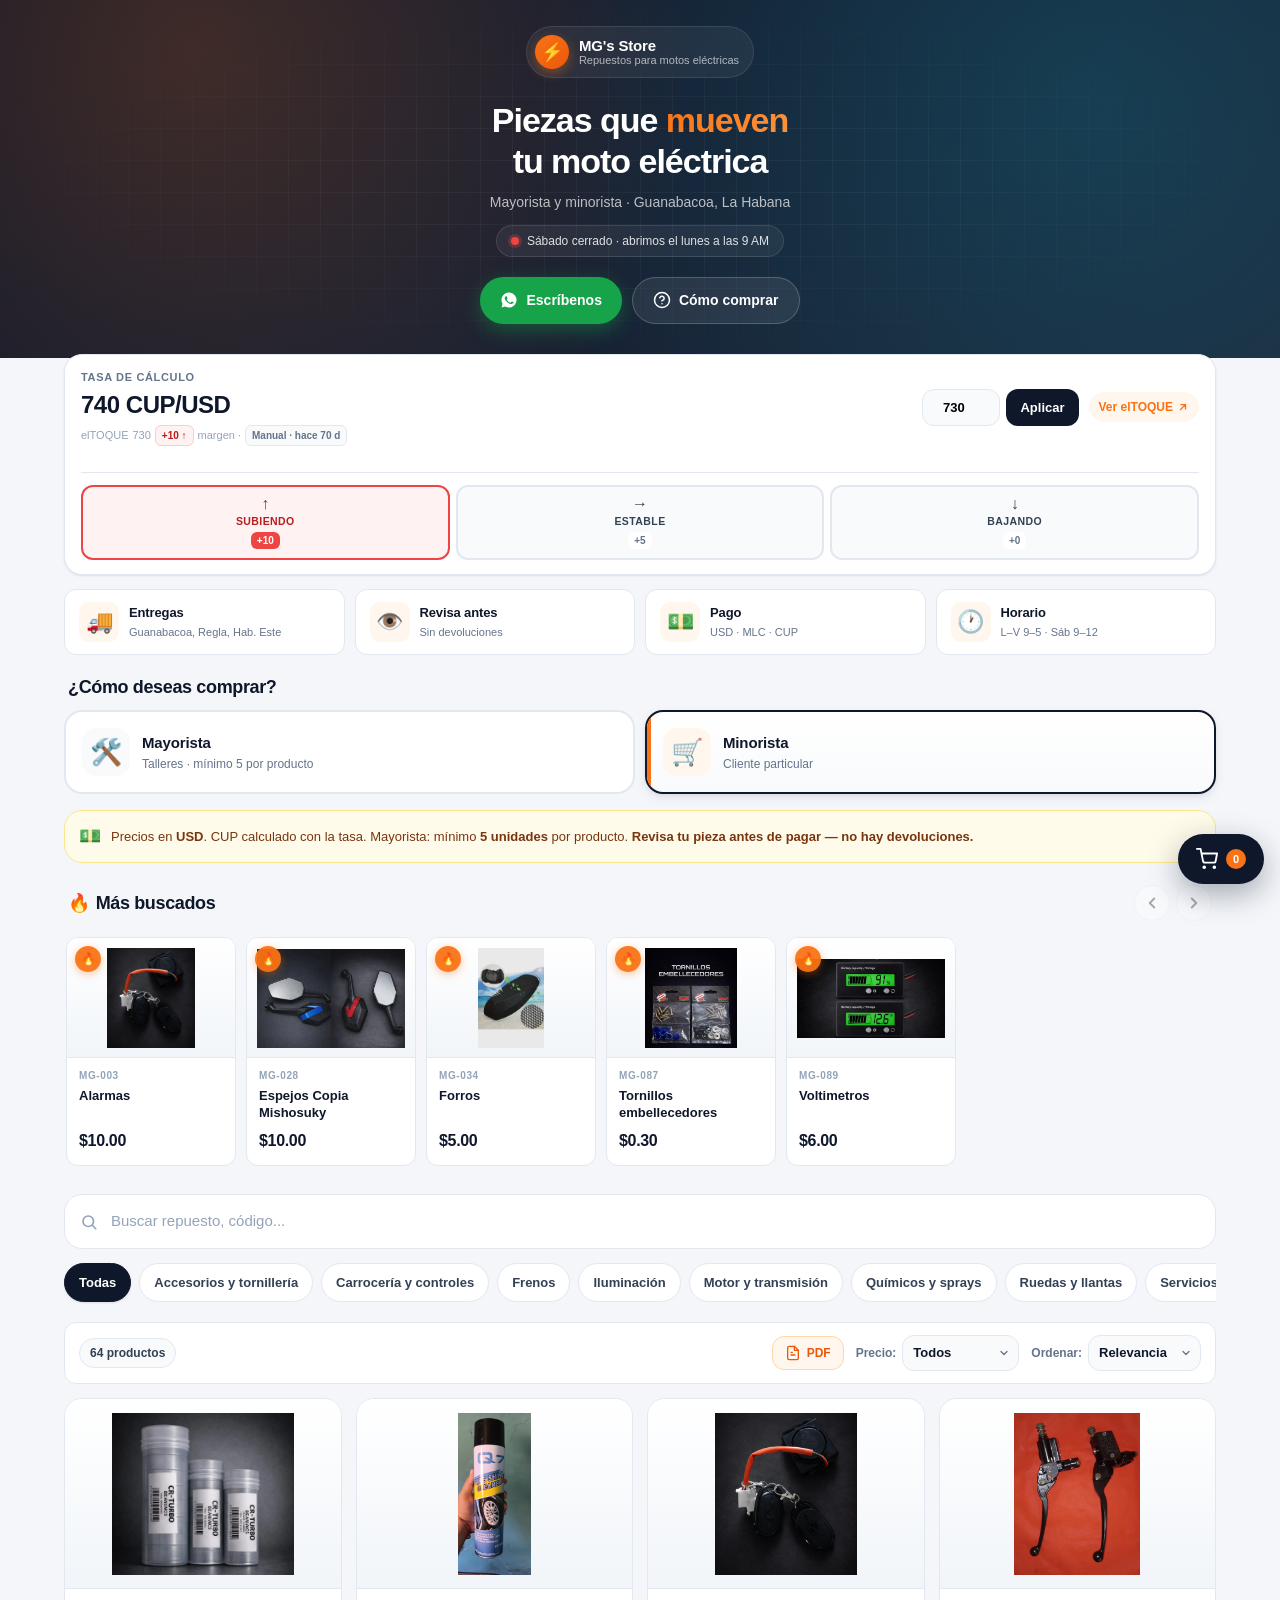
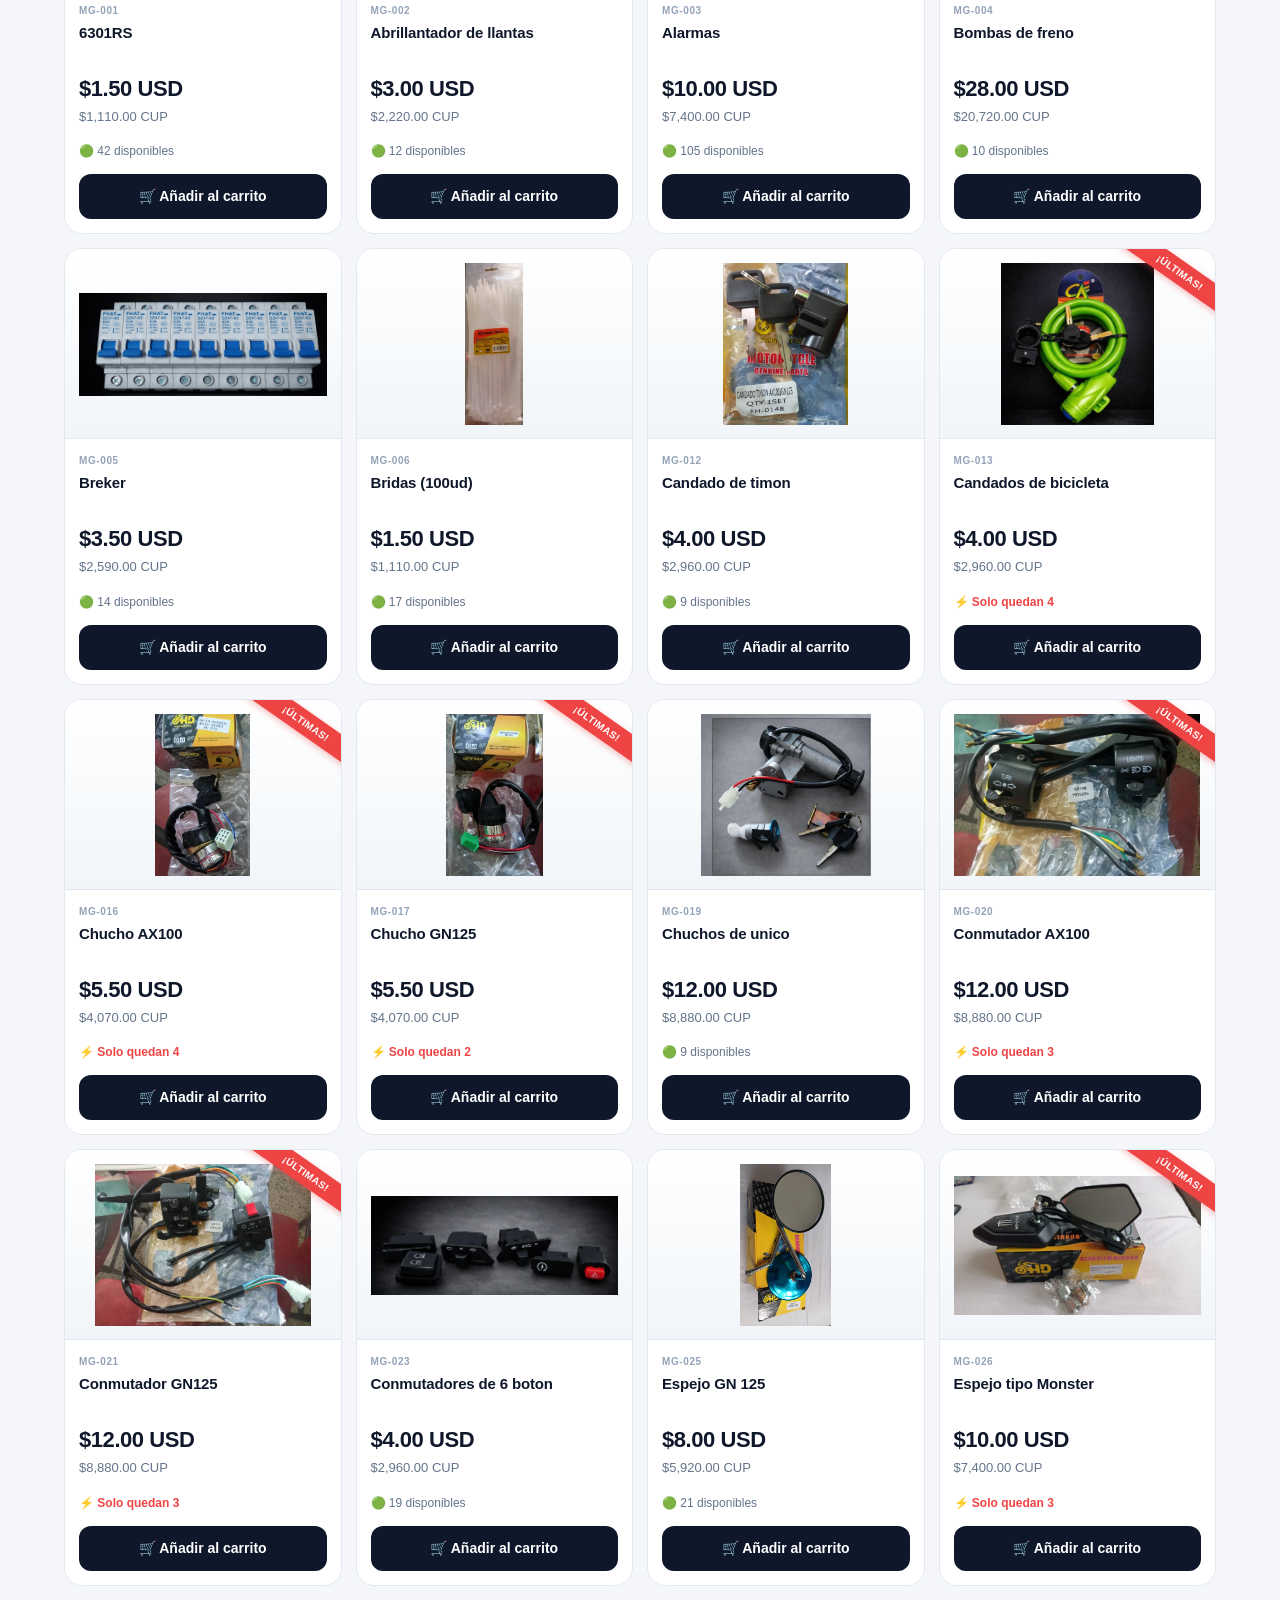
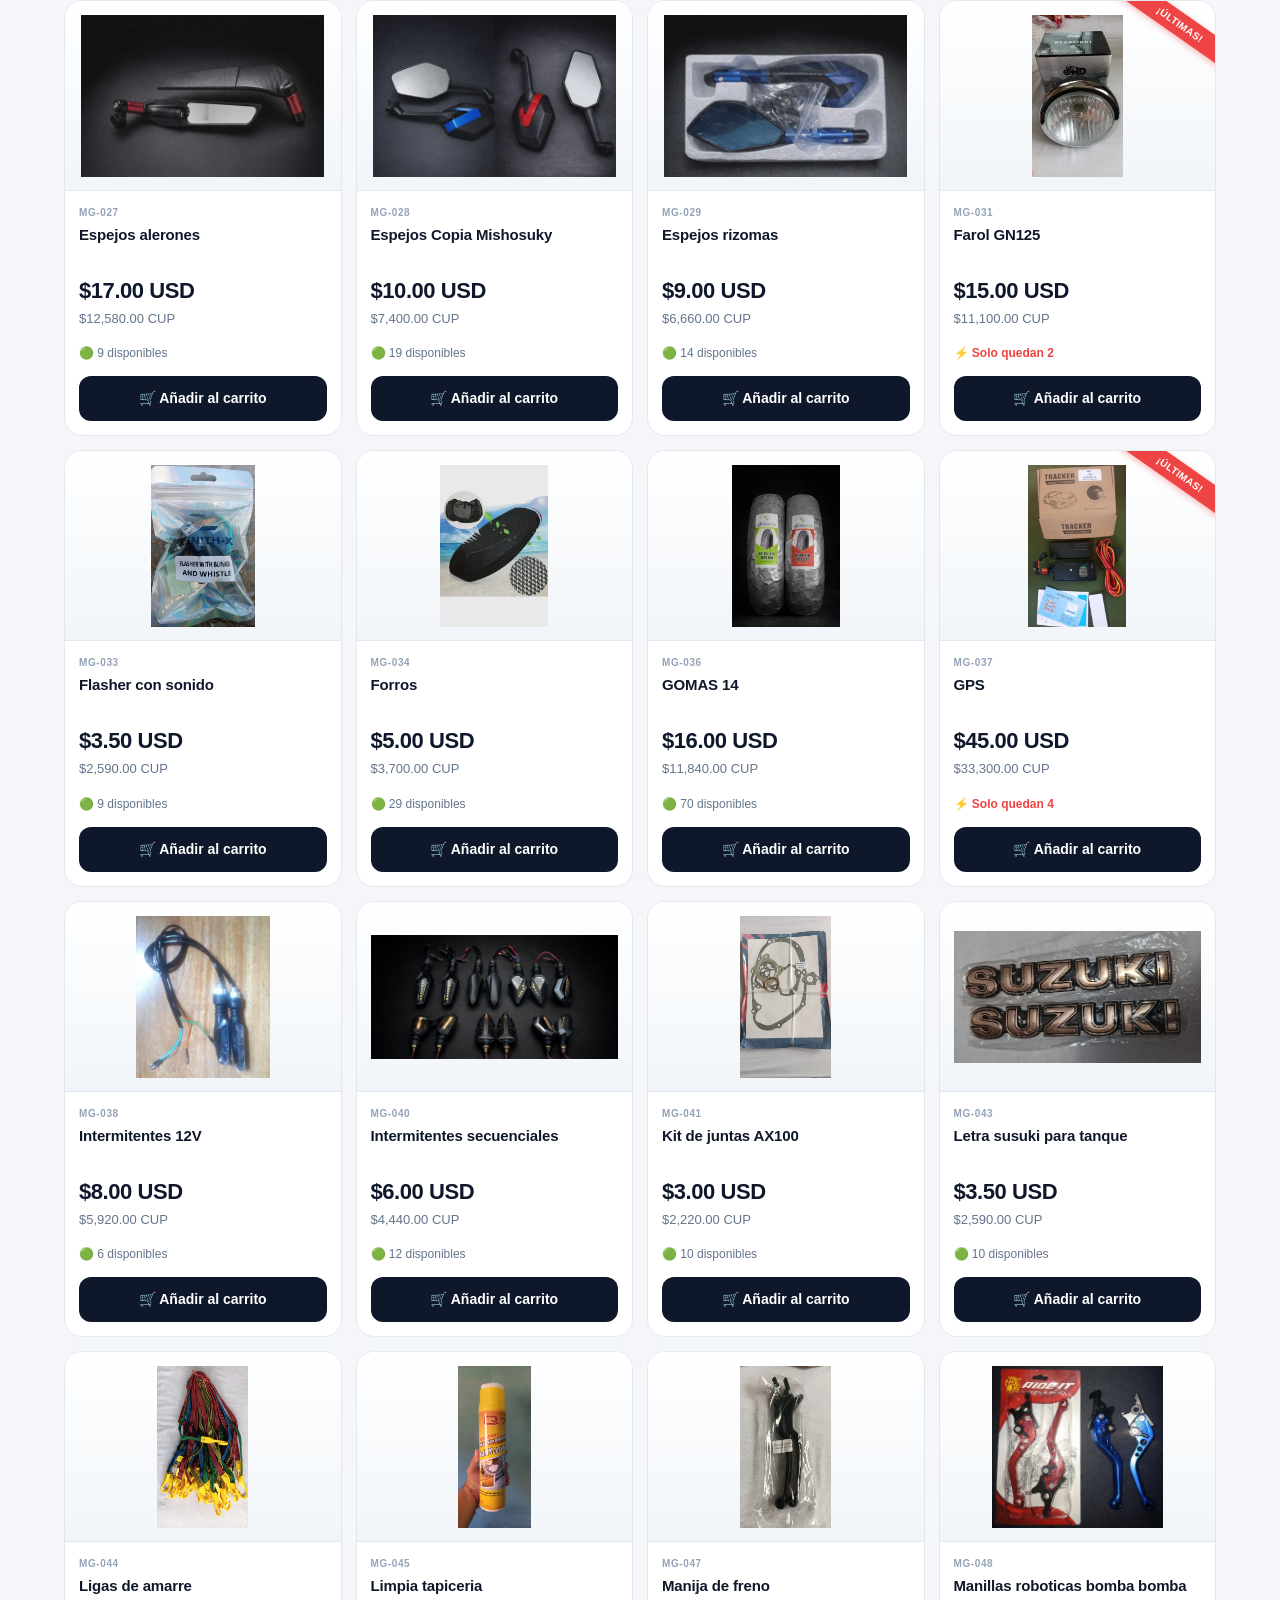
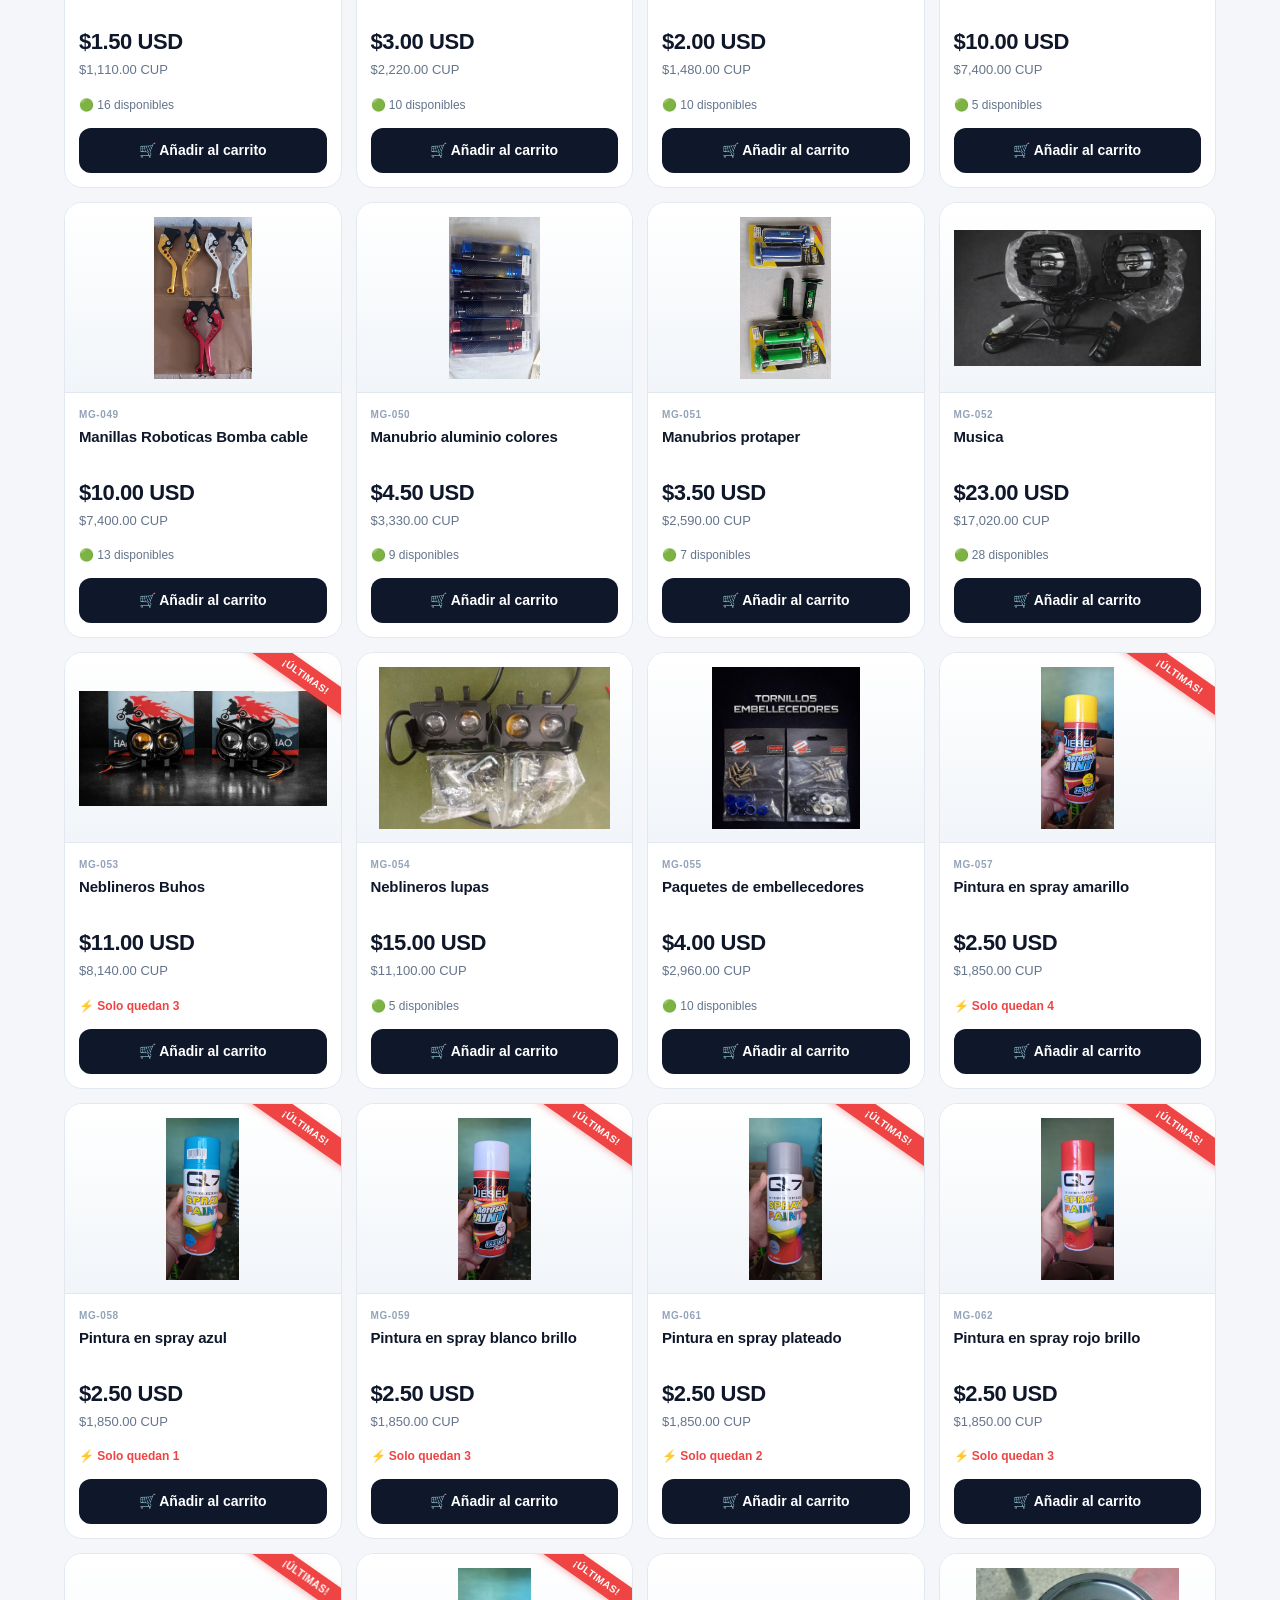
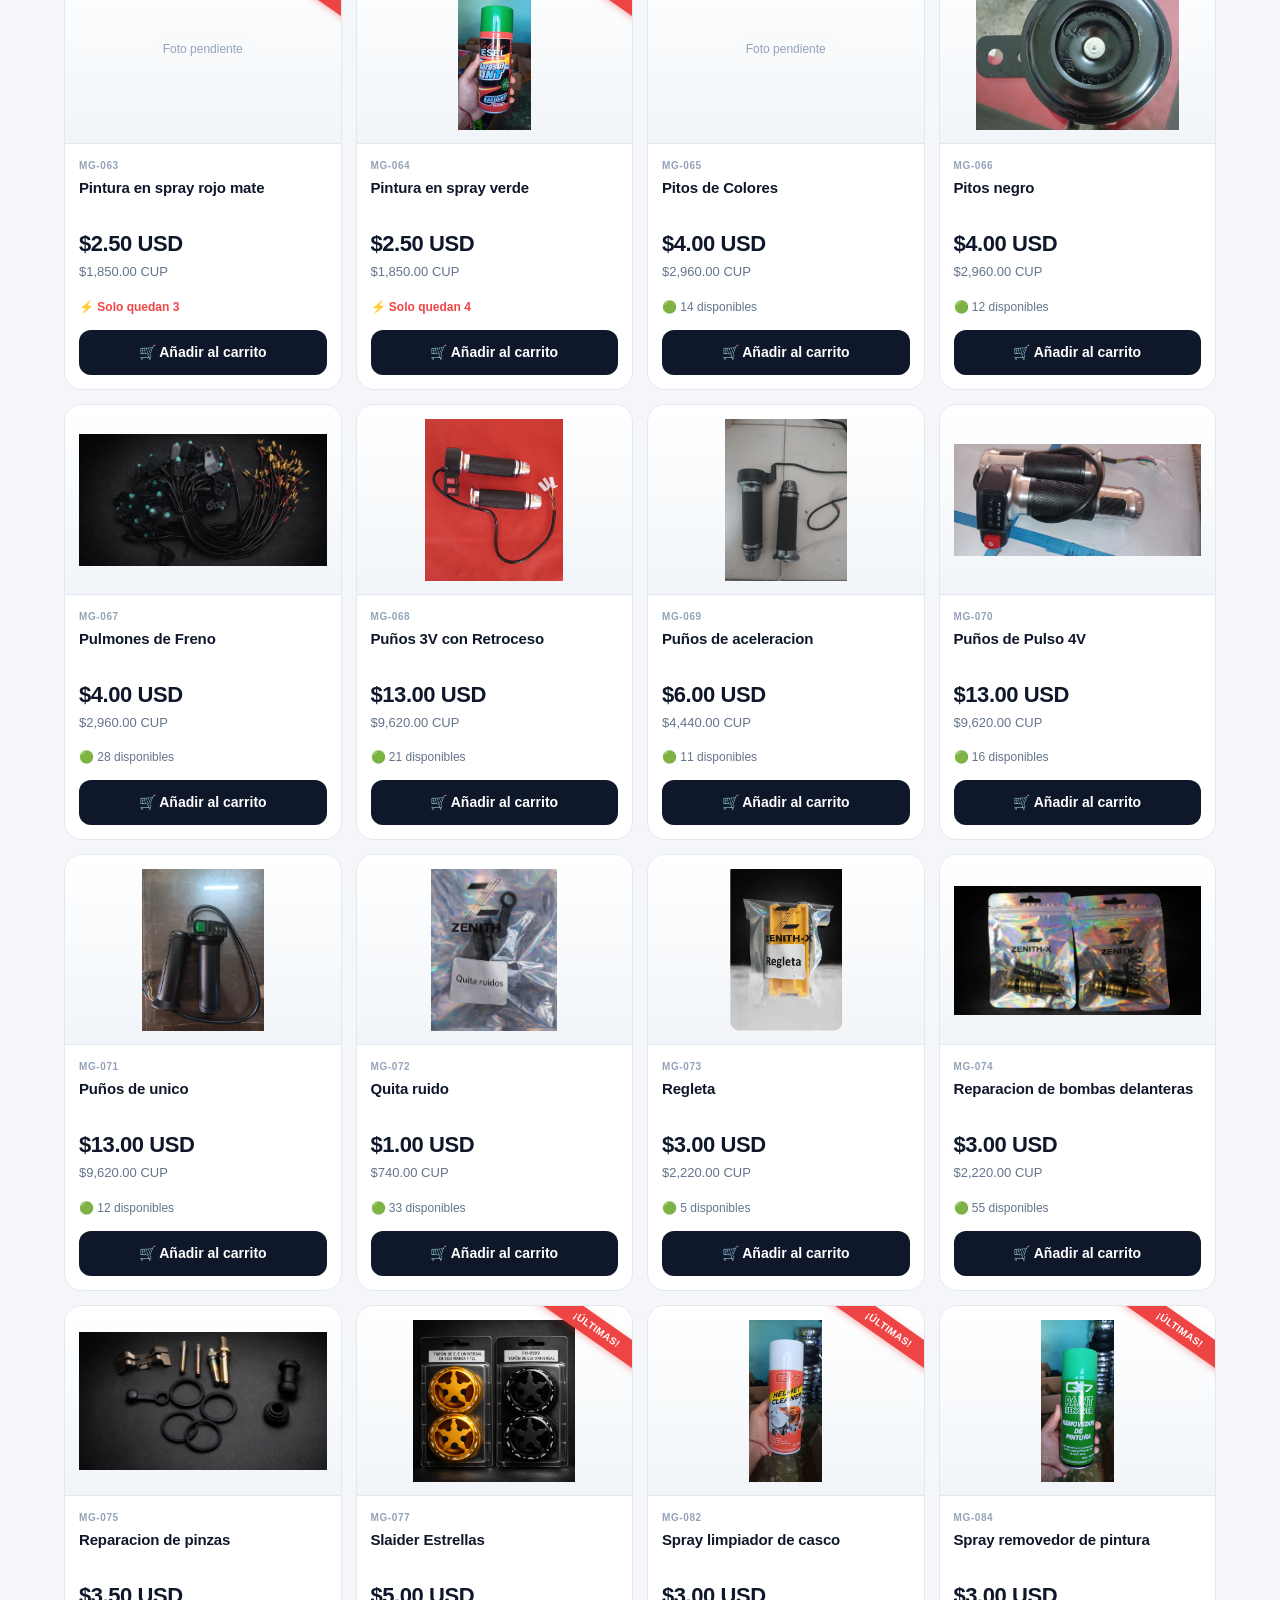
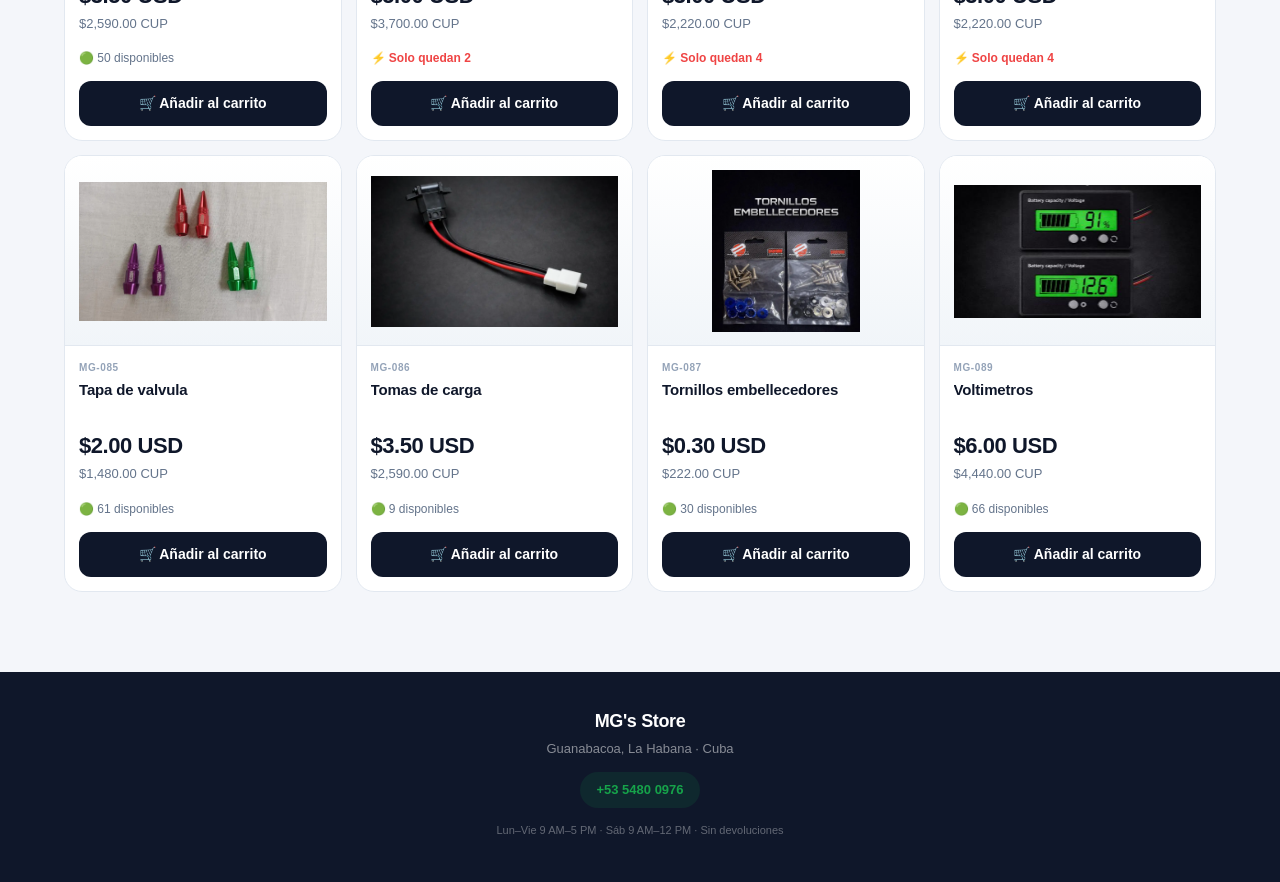
==== commit 965ba51d: "Update index.html" ====
--- a/index.html
+++ b/index.html
@@ -88,7 +88,7 @@
         <input id="rateInput" type="number" min="1" step="1" value="730" aria-label="Tasa elTOQUE">
         <button type="button" onclick="applyRate()">Aplicar</button>
       </div>
-      <a class="rate-link" href="https://eltoque.com/tasas-de-cambio-cuba/dolar" target="_blank" rel="noopener">
+      <a class="rate-link" href="https://eltoque.com" target="_blank" rel="noopener">
         Ver elTOQUE
         <svg viewBox="0 0 24 24" width="12" height="12" fill="none" stroke="currentColor" stroke-width="2.5" stroke-linecap="round" stroke-linejoin="round" aria-hidden="true"><path d="M7 17 17 7M8 7h9v9"/></svg>
       </a>
--- a/styles.css
+++ b/styles.css
@@ -1456,3 +1456,21 @@
   ::-webkit-scrollbar-thumb{background:var(--line-2);border-radius:5px;border:2px solid var(--bg)}
   ::-webkit-scrollbar-thumb:hover{background:var(--muted-2)}
 }
+
+/* ---------- RATE SOURCE INDICATOR ---------- */
+.rate-source{
+  display:inline-block;
+  font-size:10px;
+  font-weight:700;
+  color:var(--muted);
+  padding:2px 6px;
+  border-radius:6px;
+  background:var(--surface-2);
+  border:1px solid var(--line);
+  transition:all var(--t);
+}
+.rate-source.auto{
+  color:var(--green-2);
+  background:#ecfdf5;
+  border-color:#a7f3d0;
+}
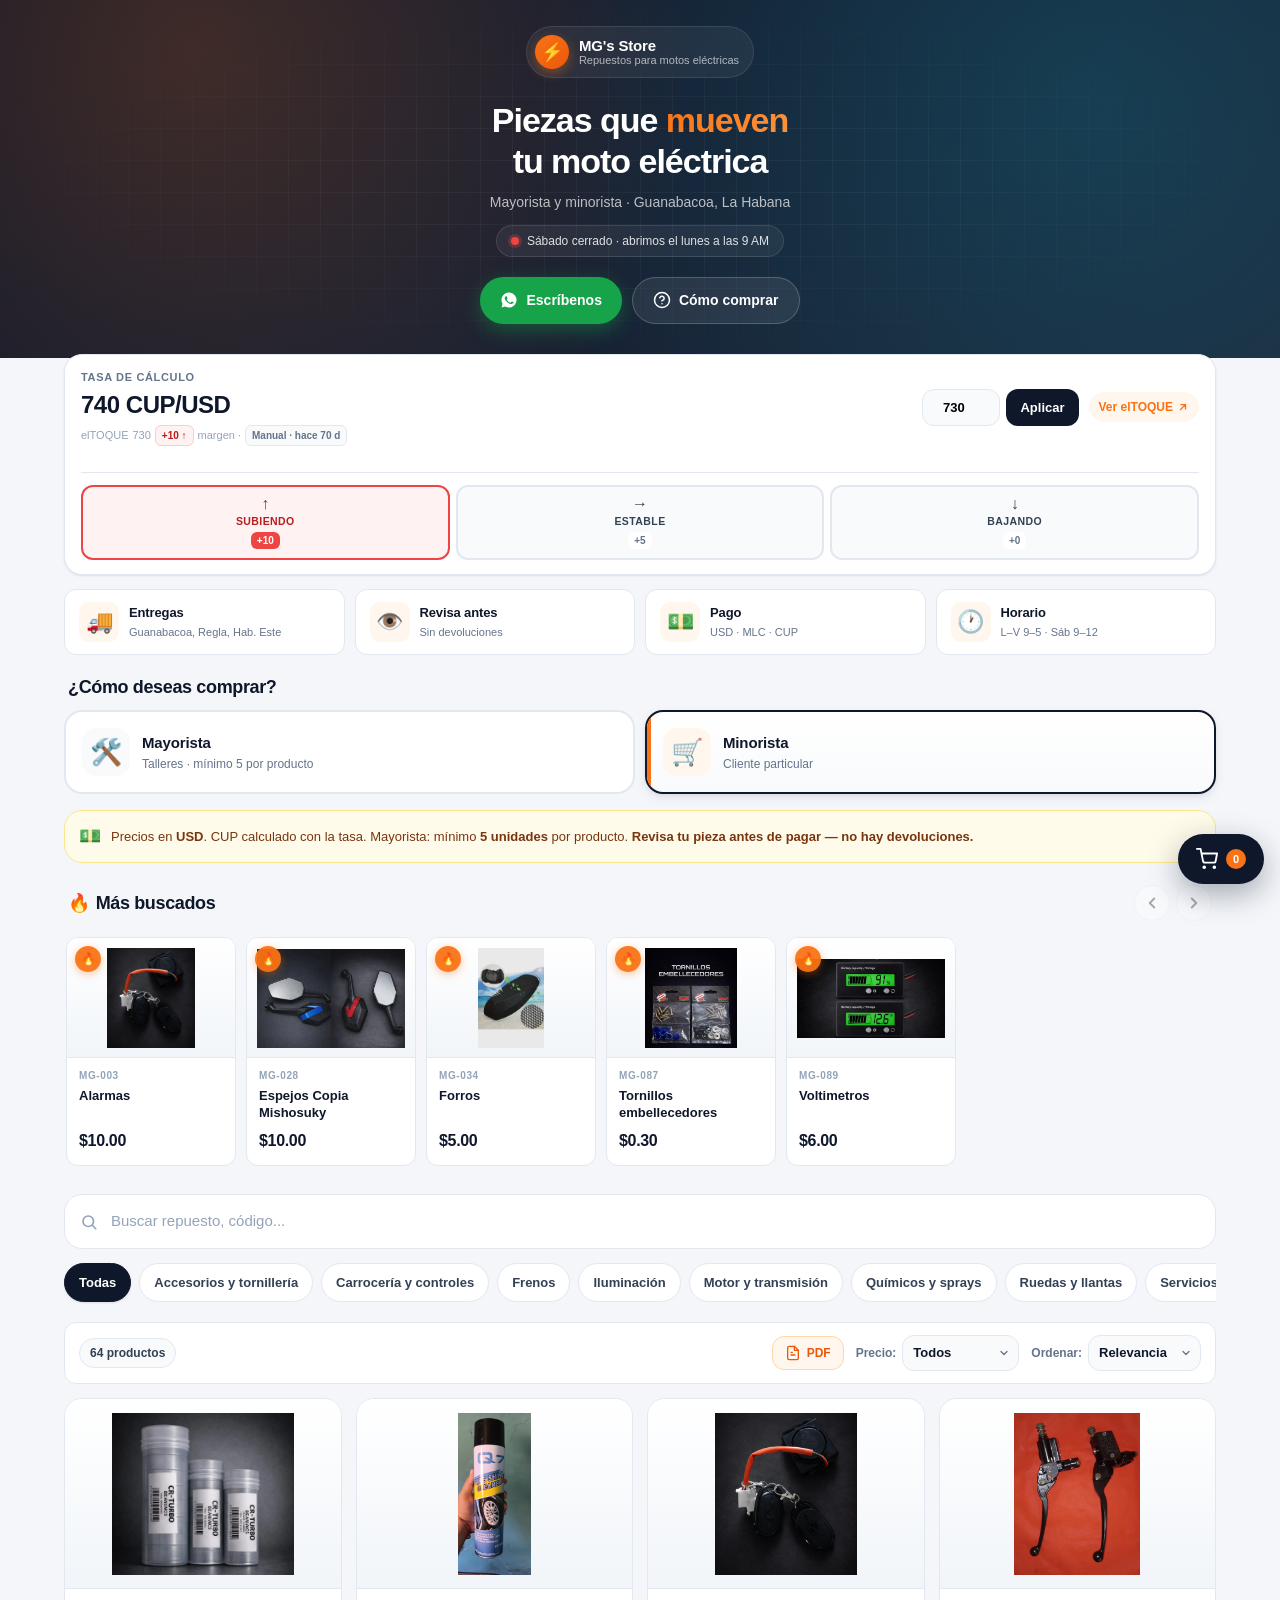
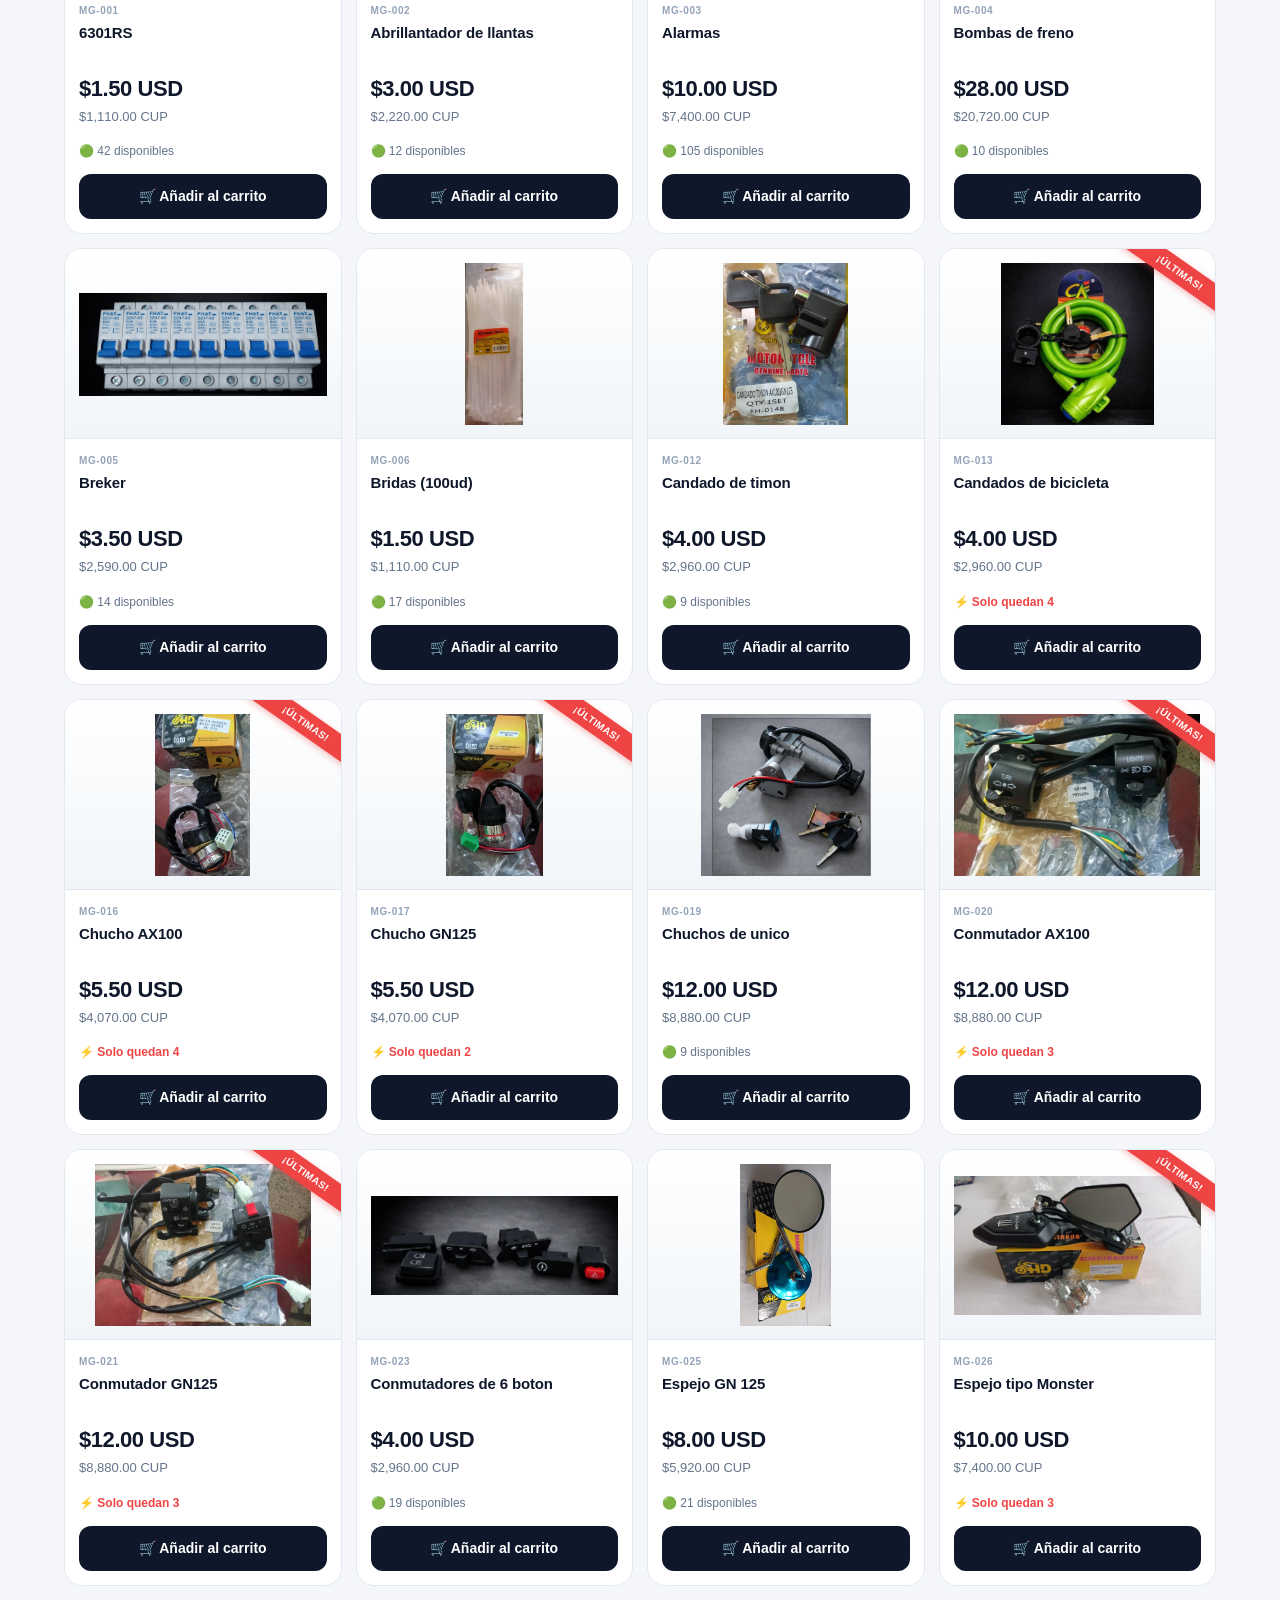
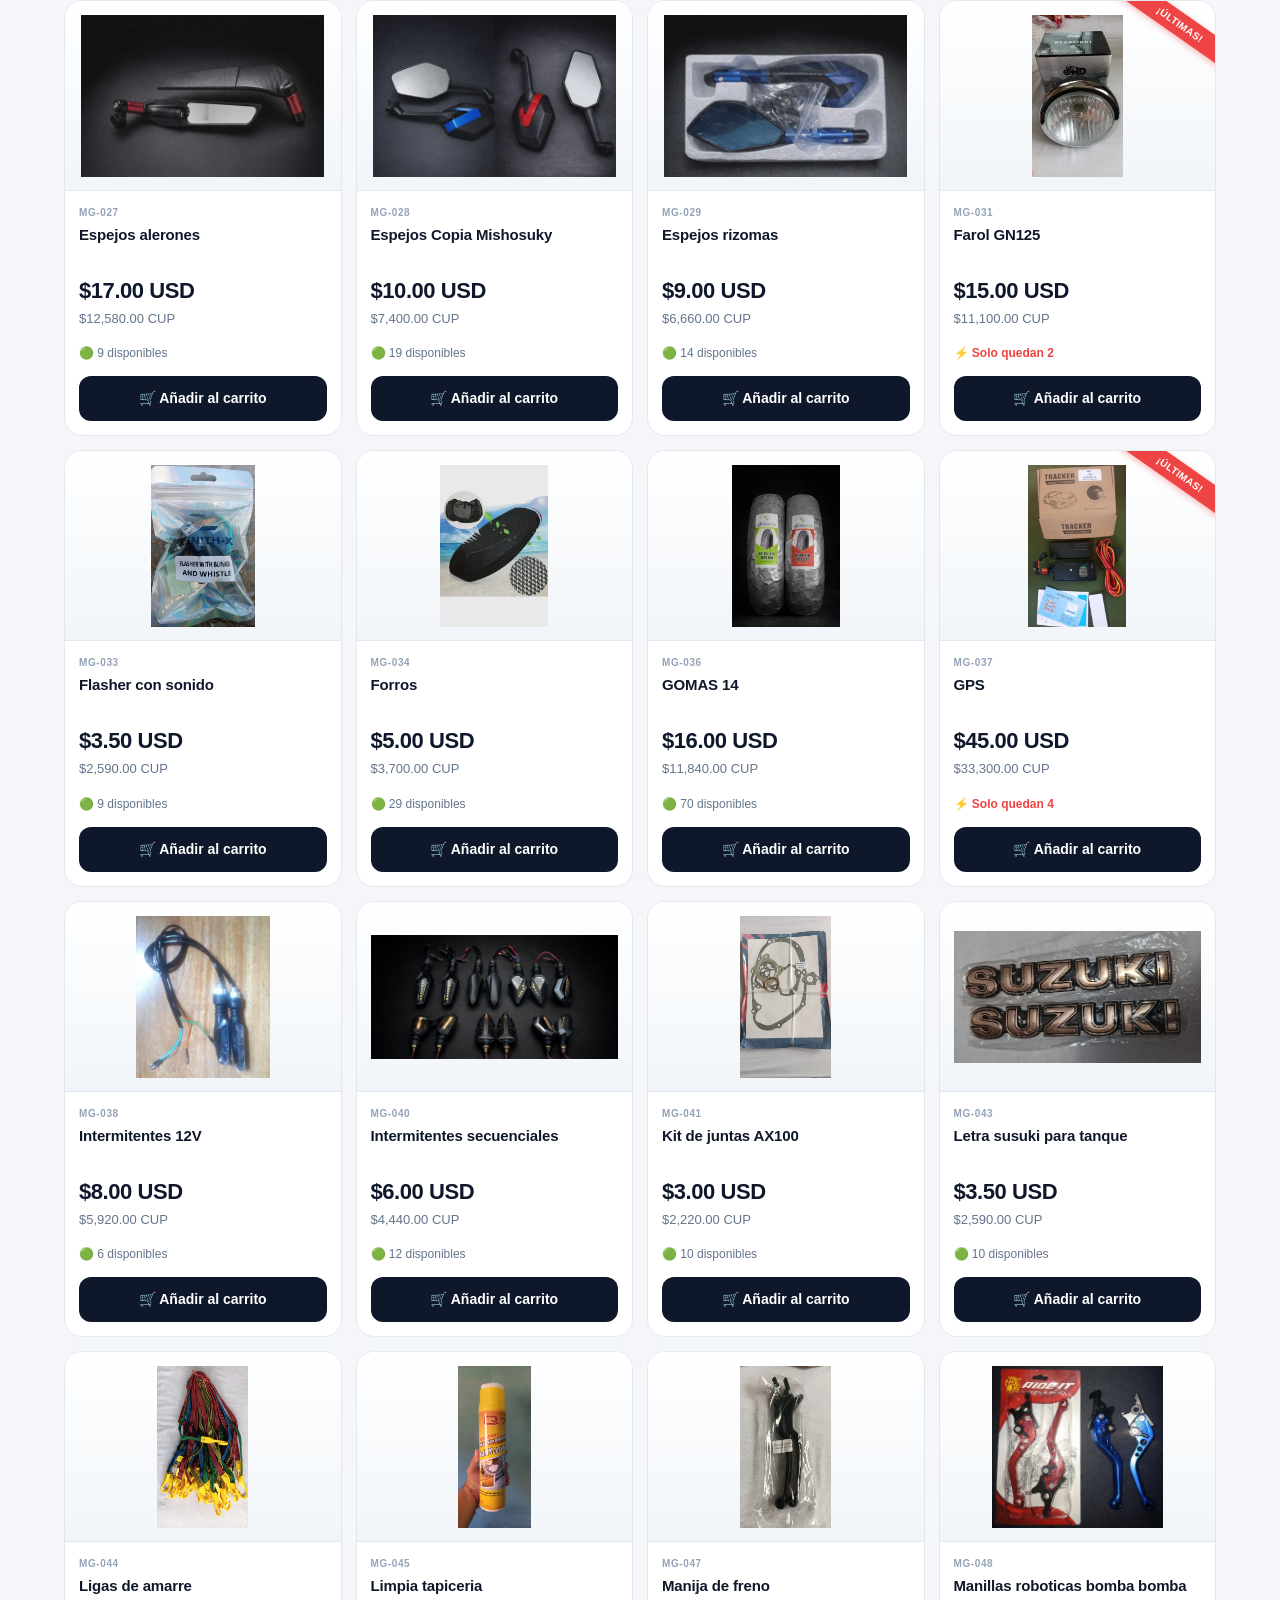
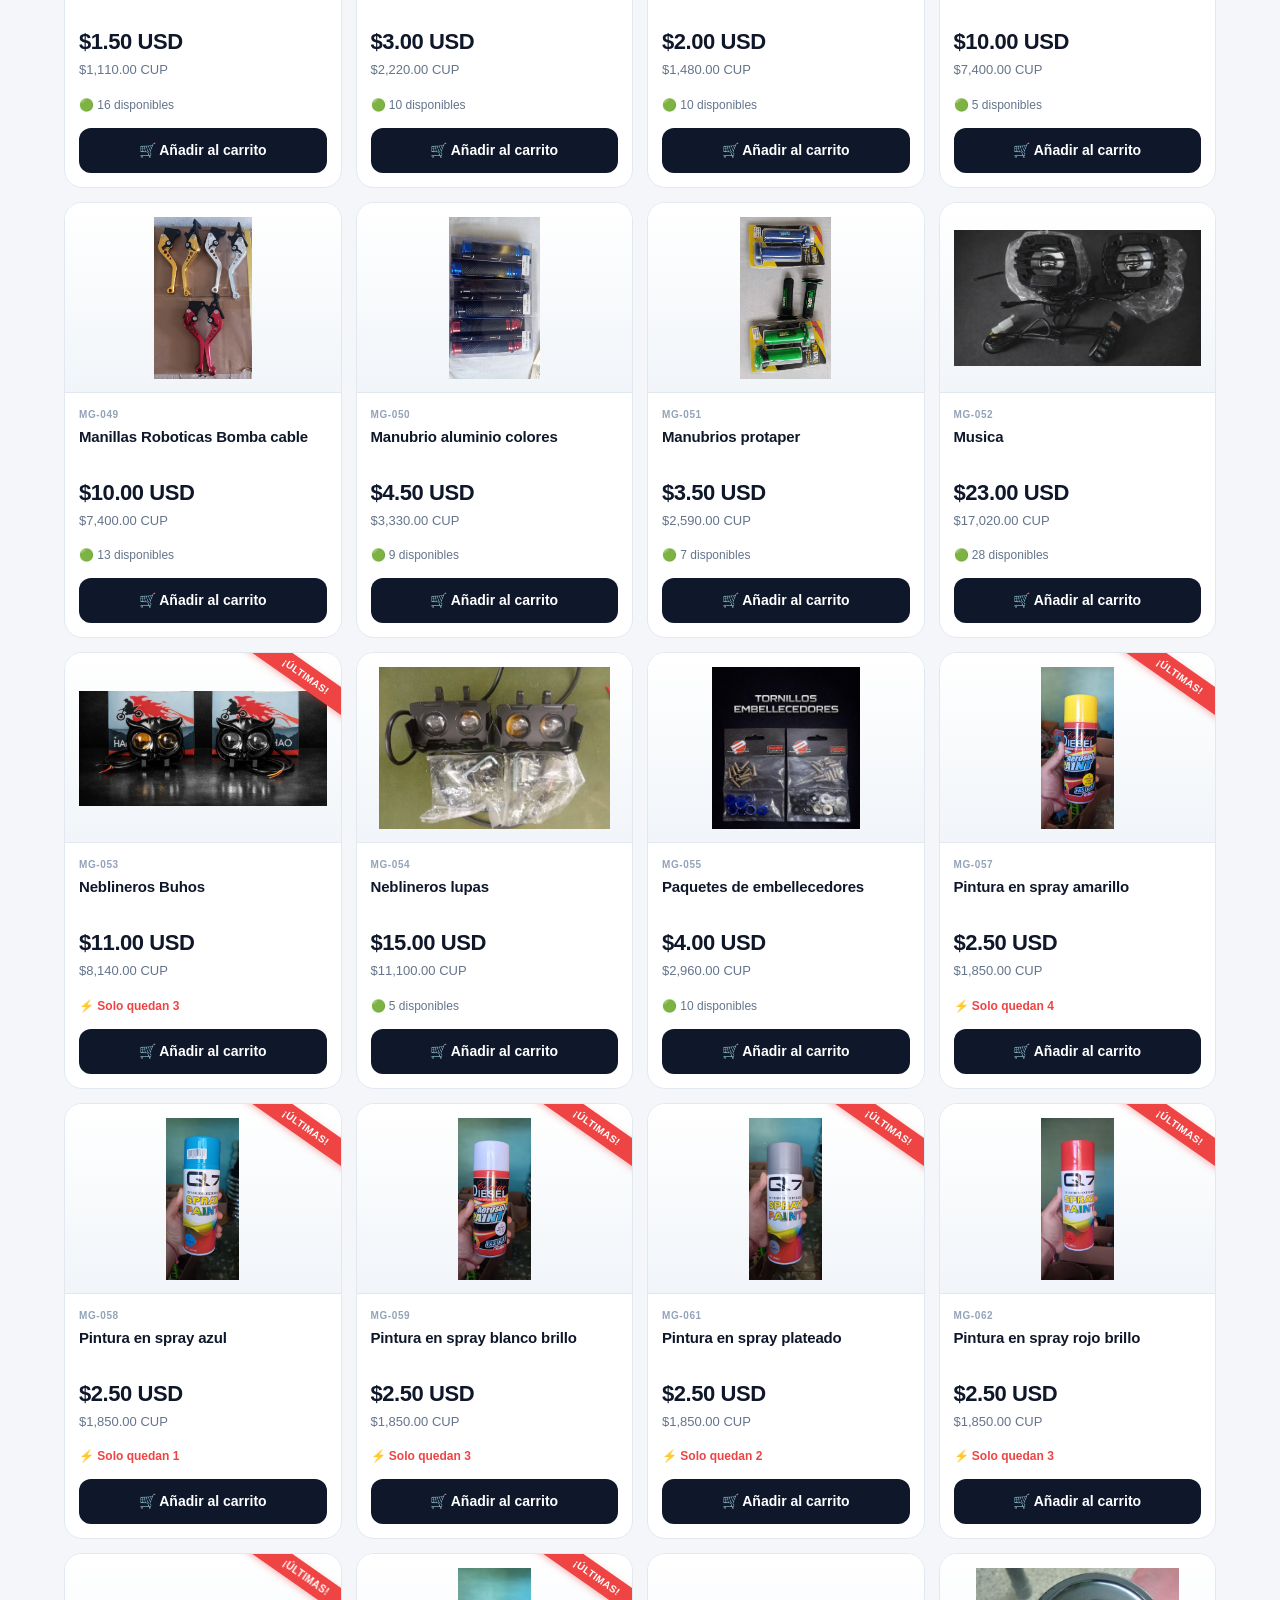
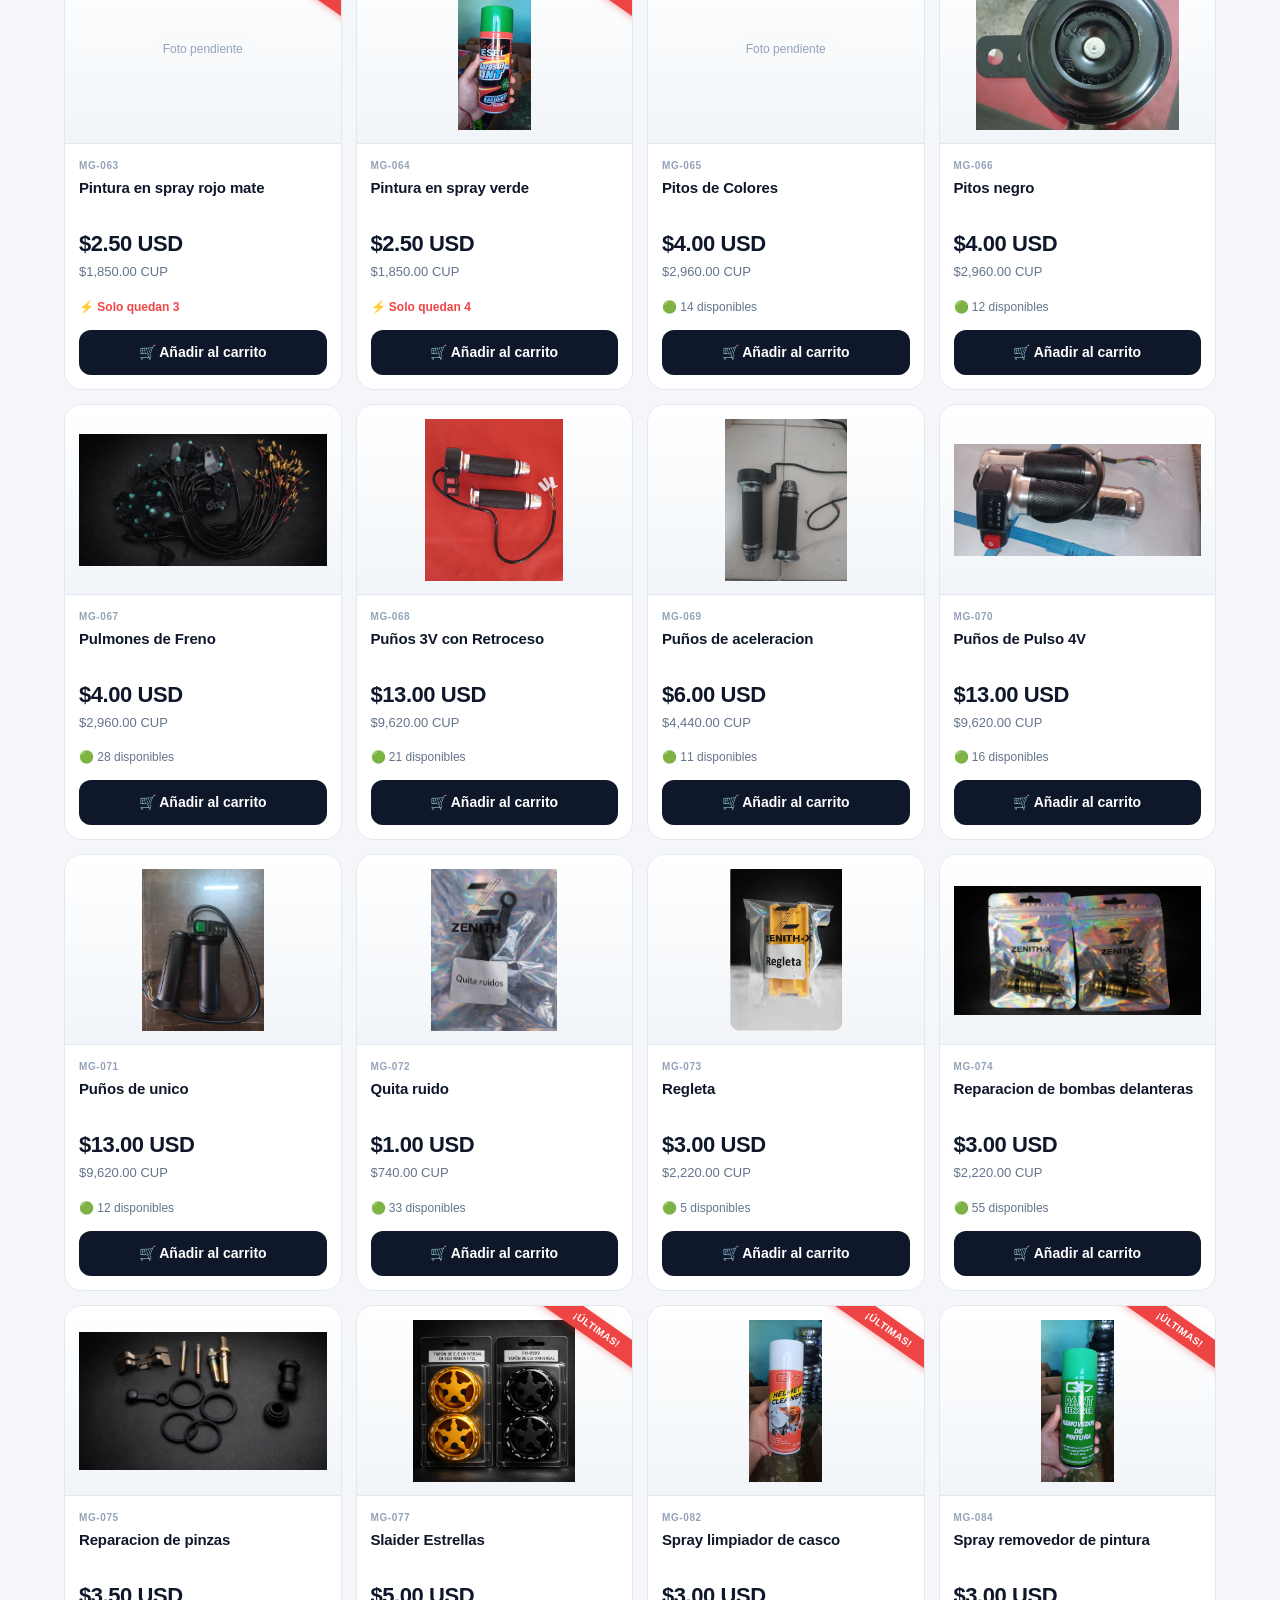
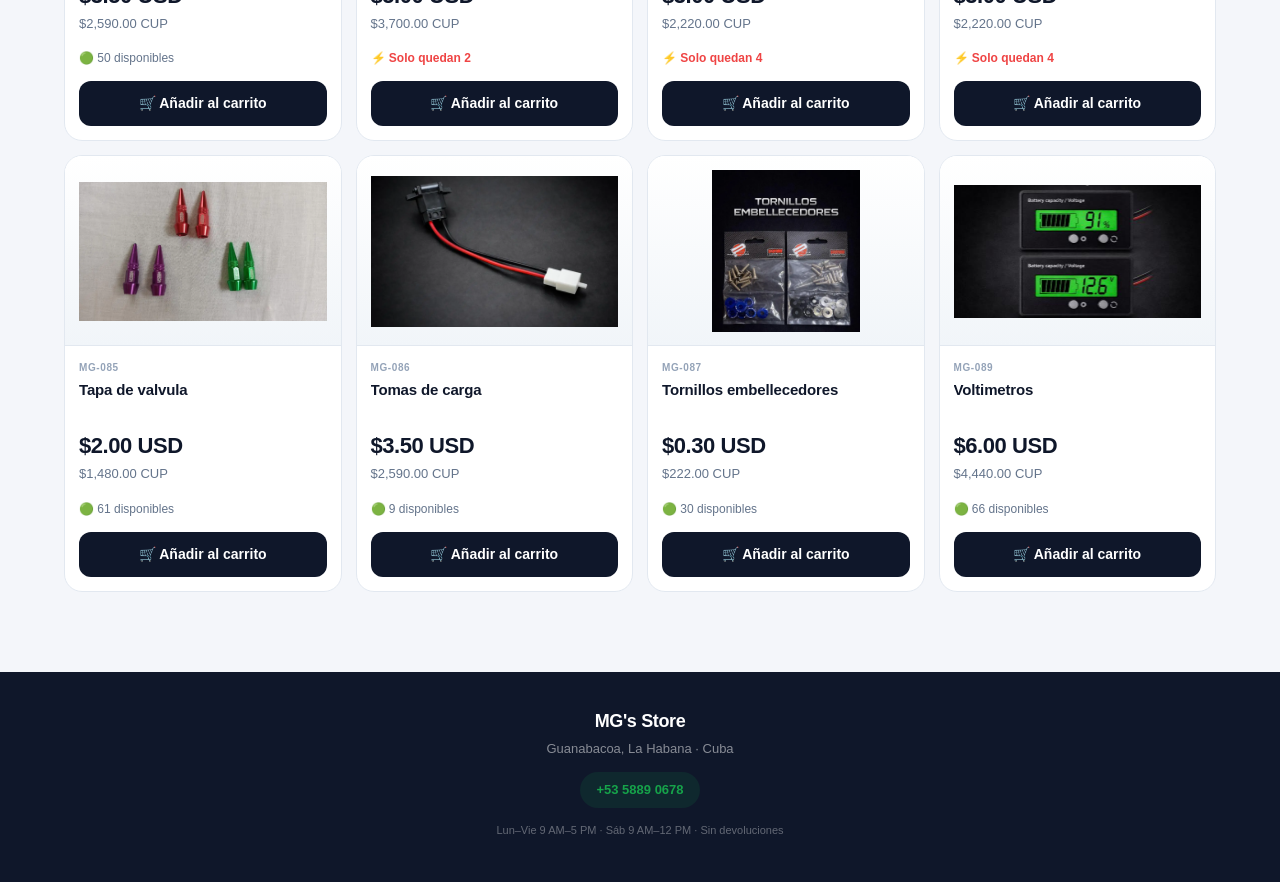
==== commit de621372: "Update index.html Se añade modalidad de envío por mensajería, y se cambia el numero que recibe pedid" ====
--- a/index.html
+++ b/index.html
@@ -5,7 +5,7 @@
 <meta name="viewport" content="width=device-width,initial-scale=1,viewport-fit=cover">
 <meta name="theme-color" content="#0f172a">
 <title>MG's Store | Repuestos para motos eléctricas en La Habana</title>
-<meta name="description" content="Repuestos y piezas para motos eléctricas en La Habana. Frenos, luces, sistema eléctrico, carrocería. Mayorista y minorista. WhatsApp +53 5480 0976.">
+<meta name="description" content="Repuestos y piezas para motos eléctricas en La Habana. Frenos, luces, sistema eléctrico, carrocería. Mayorista y minorista. WhatsApp +53 5889 0678.">
 
 <meta property="og:title" content="MG's Store | Repuestos para motos eléctricas">
 <meta property="og:description" content="Catálogo mayorista y minorista. La Habana, Cuba.">
@@ -27,7 +27,7 @@
 {
   "@context":"https://schema.org","@type":"Store",
   "name":"MG's Store","description":"Repuestos para motos eléctricas",
-  "telephone":"+5354800976",
+  "telephone":"+5358890678",
   "address":{"@type":"PostalAddress","addressLocality":"Guanabacoa","addressRegion":"La Habana","addressCountry":"CU"},
   "priceRange":"$0.30 - $45 USD"
 }
@@ -58,7 +58,7 @@
     </div>
 
     <div class="hero-actions">
-      <a class="hero-cta" href="https://wa.me/5354800976" target="_blank" rel="noopener">
+      <a class="hero-cta" href="https://wa.me/5358890678" target="_blank" rel="noopener">
         <svg viewBox="0 0 24 24" width="18" height="18" fill="currentColor" aria-hidden="true"><path d="M12 2a10 10 0 0 0-8.6 15.1L2 22l5.1-1.3A10 10 0 1 0 12 2Zm5.4 14.1c-.2.6-1.3 1.2-1.8 1.2-.5.1-1 .1-1.7-.1-.4-.1-1-.3-1.7-.6-2.8-1.2-4.6-4-4.7-4.2-.2-.2-1.2-1.5-1.2-2.9 0-1.3.7-2 1-2.2.2-.3.5-.4.7-.4h.5c.2 0 .4 0 .6.5.2.6.8 2 .8 2.1.1.2.1.3 0 .5-.1.2-.1.3-.3.5l-.4.5c-.1.1-.3.3-.1.6.2.3.9 1.4 1.9 2.3 1.3 1.1 2.3 1.5 2.6 1.6.3.1.5.1.7-.1.2-.2.8-.9 1-1.2.2-.3.4-.3.6-.2.2.1 1.5.7 1.7.8.2.1.4.2.4.3.1.2.1.9-.1 1.5Z"/></svg>
         Escríbenos
       </a>
@@ -88,7 +88,7 @@
         <input id="rateInput" type="number" min="1" step="1" value="730" aria-label="Tasa elTOQUE">
         <button type="button" onclick="applyRate()">Aplicar</button>
       </div>
-      <a class="rate-link" href="https://eltoque.com" target="_blank" rel="noopener">
+      <a class="rate-link" href="https://eltoque.com/" target="_blank" rel="noopener">
         Ver elTOQUE
         <svg viewBox="0 0 24 24" width="12" height="12" fill="none" stroke="currentColor" stroke-width="2.5" stroke-linecap="round" stroke-linejoin="round" aria-hidden="true"><path d="M7 17 17 7M8 7h9v9"/></svg>
       </a>
@@ -295,6 +295,32 @@
         </div>
       </div>
 
+      <!-- Método de entrega -->
+      <div class="delivery-section">
+        <div class="delivery-title">¿Cómo quieres recibir tu pedido?</div>
+        <div class="delivery-options" role="radiogroup" aria-label="Método de entrega">
+          <button type="button" class="delivery-btn active" id="delivPickup" onclick="setDelivery('pickup')" role="radio" aria-checked="true">
+            <span class="delivery-icon">🏪</span>
+            <span class="delivery-text">
+              <strong>Recoger en tienda</strong>
+              <span>Guanabacoa, La Habana</span>
+            </span>
+          </button>
+          <button type="button" class="delivery-btn" id="delivShip" onclick="setDelivery('ship')" role="radio" aria-checked="false">
+            <span class="delivery-icon">🛵</span>
+            <span class="delivery-text">
+              <strong>Enviar por mensajería</strong>
+              <span>A domicilio · La Habana</span>
+            </span>
+          </button>
+        </div>
+        <div class="delivery-address" id="deliveryAddressWrap" style="display:none">
+          <label for="deliveryAddress">Dirección de entrega</label>
+          <textarea id="deliveryAddress" placeholder="Municipio, reparto, calle, número, entre calles, referencias..." rows="3" oninput="saveAddress(this.value)"></textarea>
+          <div class="delivery-address-hint">El costo de la mensajería se confirma por WhatsApp según el municipio.</div>
+        </div>
+      </div>
+
       <div class="cart-total">
         <div class="total-row">
           <span>Total USD</span>
@@ -349,17 +375,17 @@
         <div class="howto-step">
           <div class="howto-num">3</div>
           <div>
+            <strong>Elige cómo recibirlo</strong>
+            <p>Recoger en tienda (Guanabacoa) o enviar por mensajería a tu domicilio.</p>
+          </div>
+        </div>
+        <div class="howto-step">
+          <div class="howto-num">4</div>
+          <div>
             <strong>Envía por WhatsApp</strong>
             <p>Pulsa el botón verde. Tu pedido llega formateado con totales en USD y CUP.</p>
           </div>
         </div>
-        <div class="howto-step">
-          <div class="howto-num">4</div>
-          <div>
-            <strong>Revisa y recibe</strong>
-            <p>Revisa bien tu pieza antes de pagar. Una vez entregada no aceptamos devoluciones.</p>
-          </div>
-        </div>
       </div>
 
       <div class="howto-faq">
@@ -374,7 +400,11 @@
         </details>
         <details>
           <summary>¿Hacen entregas a domicilio?</summary>
-          <p>Sí. Entregas en Guanabacoa, Regla, Habana del Este y San Miguel del Padrón. Otros municipios se consultan por WhatsApp.</p>
+          <p>Sí. Entregas por mensajería en Guanabacoa, Regla, Habana del Este y San Miguel del Padrón. Otros municipios se consultan por WhatsApp. El costo de mensajería se confirma al cerrar el pedido.</p>
+        </details>
+        <details>
+          <summary>¿Dónde recojo si elijo tienda?</summary>
+          <p>En nuestra tienda de Guanabacoa, La Habana. Te enviamos la dirección exacta por WhatsApp al confirmar el pedido.</p>
         </details>
         <details>
           <summary>¿Cuál es el horario de atención?</summary>
@@ -390,7 +420,7 @@
         </details>
       </div>
 
-      <a class="wa" href="https://wa.me/5354800976" target="_blank" rel="noopener" style="text-decoration:none">
+      <a class="wa" href="https://wa.me/5358890678" target="_blank" rel="noopener" style="text-decoration:none">
         <svg viewBox="0 0 24 24" width="20" height="20" fill="currentColor" aria-hidden="true"><path d="M12 2a10 10 0 0 0-8.6 15.1L2 22l5.1-1.3A10 10 0 1 0 12 2Zm5.4 14.1c-.2.6-1.3 1.2-1.8 1.2-.5.1-1 .1-1.7-.1-.4-.1-1-.3-1.7-.6-2.8-1.2-4.6-4-4.7-4.2-.2-.2-1.2-1.5-1.2-2.9 0-1.3.7-2 1-2.2.2-.3.5-.4.7-.4h.5c.2 0 .4 0 .6.5.2.6.8 2 .8 2.1.1.2.1.3 0 .5-.1.2-.1.3-.3.5l-.4.5c-.1.1-.3.3-.1.6.2.3.9 1.4 1.9 2.3 1.3 1.1 2.3 1.5 2.6 1.6.3.1.5.1.7-.1.2-.2.8-.9 1-1.2.2-.3.4-.3.6-.2.2.1 1.5.7 1.7.8.2.1.4.2.4.3.1.2.1.9-.1 1.5Z"/></svg>
         Tengo una duda
       </a>
@@ -402,7 +432,7 @@
 <footer class="footer">
   <div class="footer-brand">MG's Store</div>
   <div class="footer-sub">Guanabacoa, La Habana · Cuba</div>
-  <a class="footer-wa" href="https://wa.me/5354800976" target="_blank" rel="noopener">+53 5480 0976</a>
+  <a class="footer-wa" href="https://wa.me/5358890678" target="_blank" rel="noopener">+53 5889 0678</a>
   <div class="footer-note">Lun–Vie 9 AM–5 PM · Sáb 9 AM–12 PM · Sin devoluciones</div>
 </footer>
 
--- a/styles.css
+++ b/styles.css
@@ -1416,7 +1416,30 @@
   .count-badge{font-size:11px;padding:4px 8px}
   .pdf-btn span{display:none}
   .pdf-btn{padding:7px 9px}
-  .pdf-menu{width:260px}
+  .pdf-menu{
+  position:fixed;
+  top:auto;
+  bottom:0;
+  left:0;
+  right:0;
+  width:auto;
+  max-width:none;
+  max-height:75vh;
+  overflow-y:auto;
+  border-radius:var(--radius-lg) var(--radius-lg) 0 0;
+  padding:10px;
+  padding-bottom:calc(10px + env(safe-area-inset-bottom, 0px));
+  box-shadow:0 -12px 40px rgba(15,23,42,.25);
+  animation:pdfSheetIn .22s cubic-bezier(.4,0,.2,1) both;
+}
+@keyframes pdfSheetIn{
+  from{opacity:0;transform:translateY(100%)}
+  to{opacity:1;transform:translateY(0)}
+}
+.pdf-menu button{padding:12px}
+.pm-icon{font-size:20px}
+.pm-text strong{font-size:14px}
+.pm-text span{font-size:11.5px}
 
   .grid{
     grid-template-columns:repeat(2,minmax(0,1fr));
